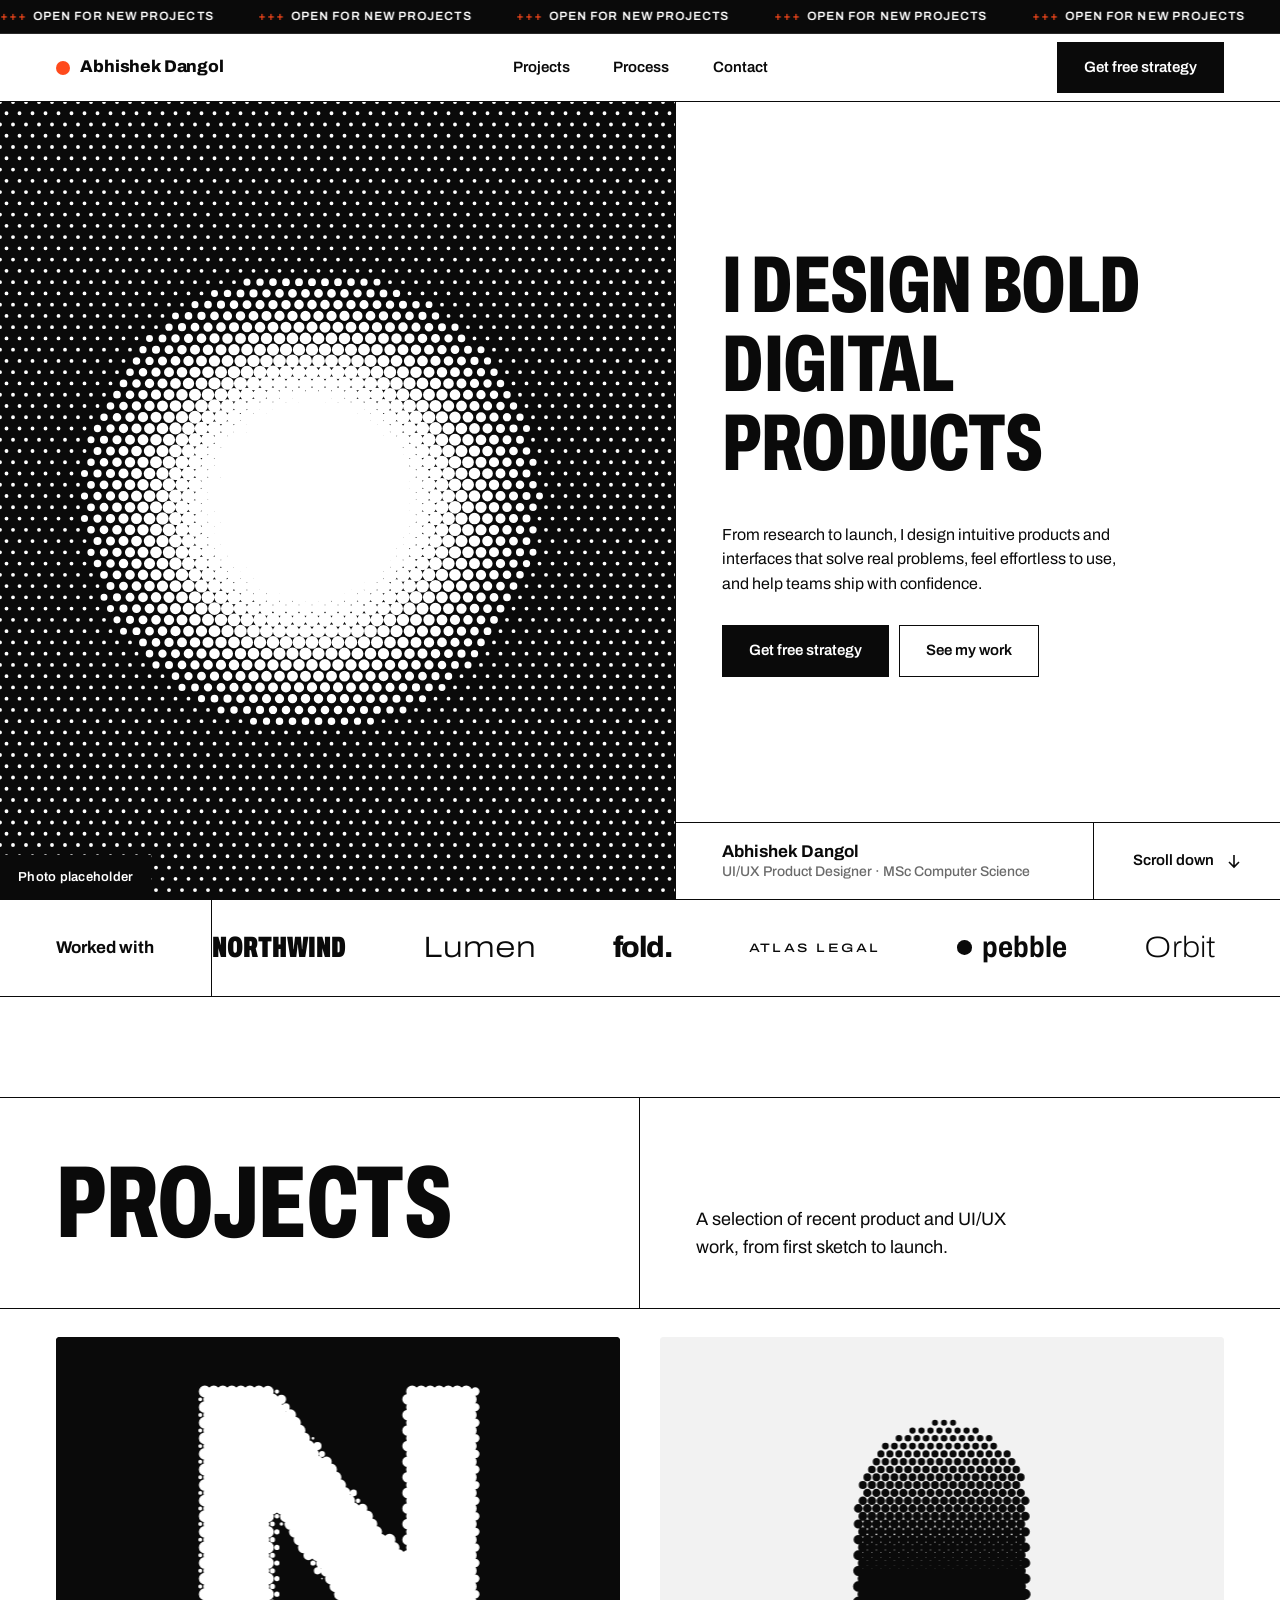
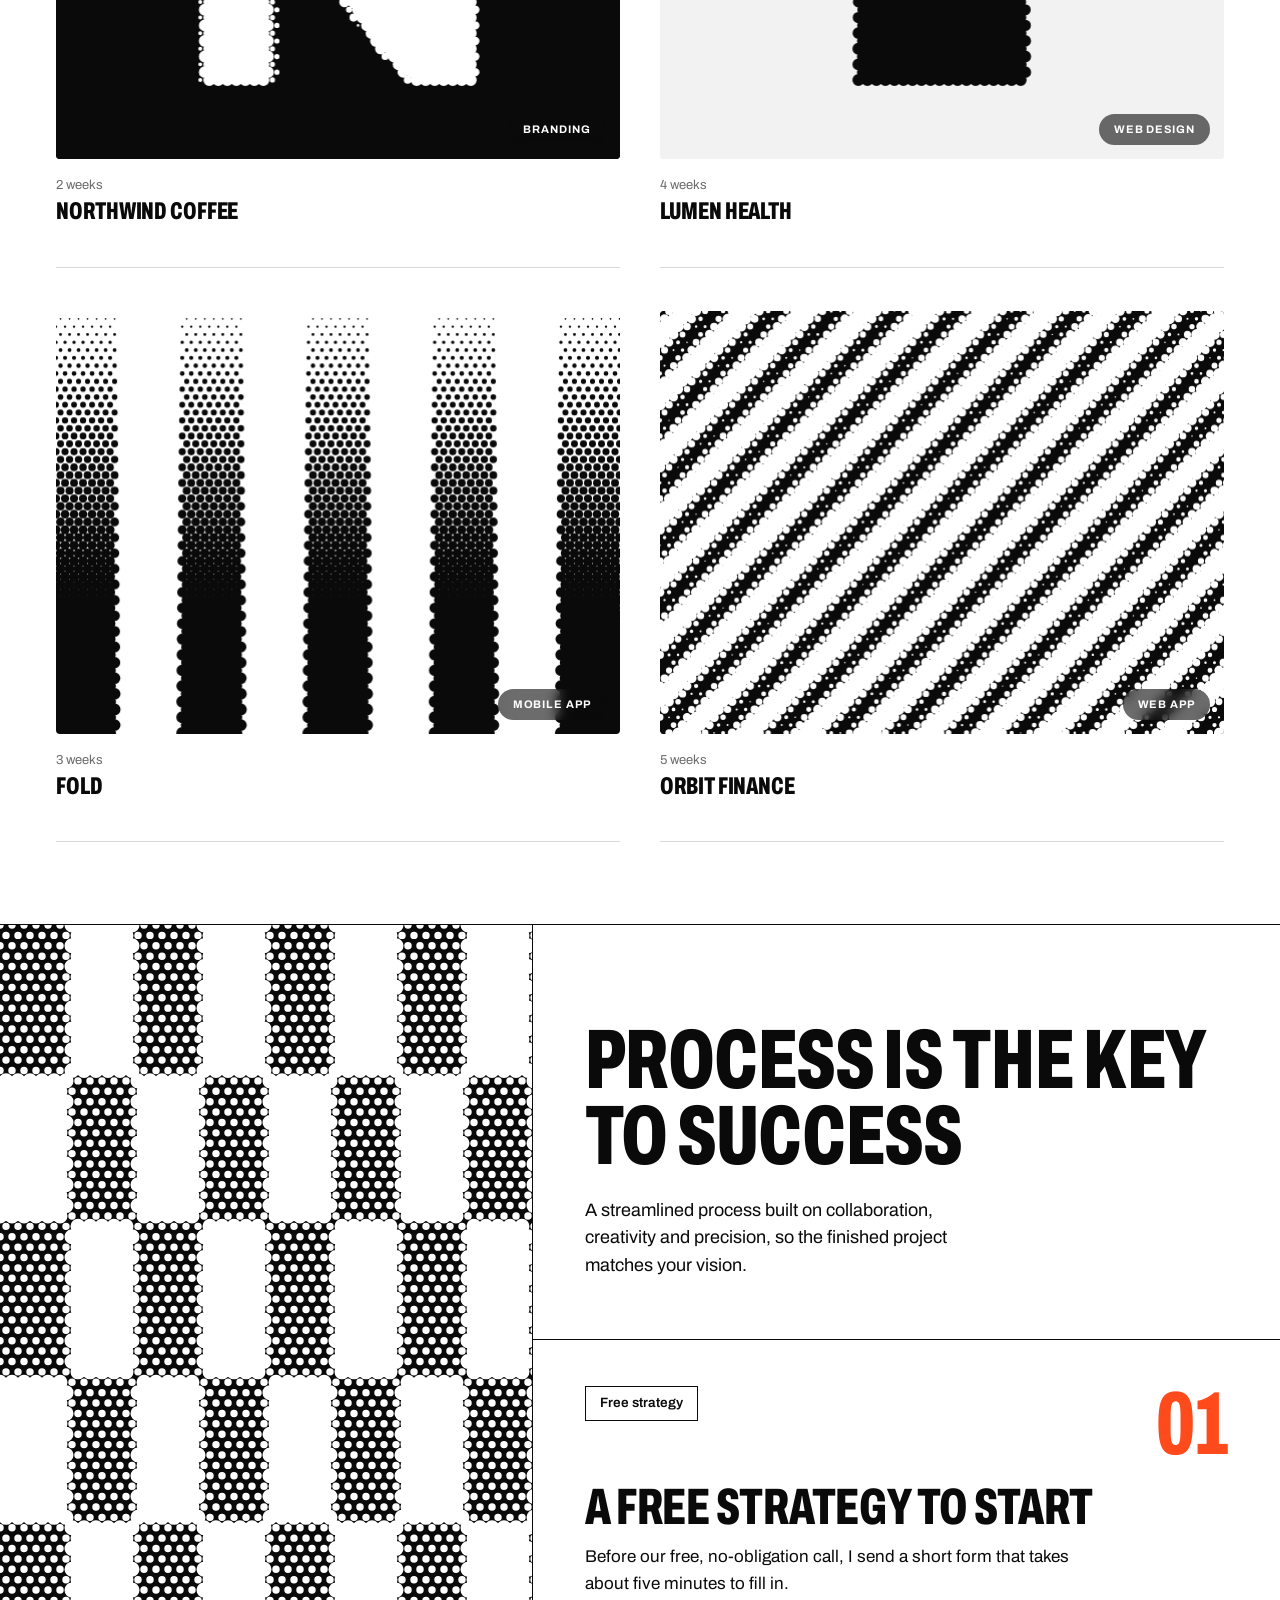
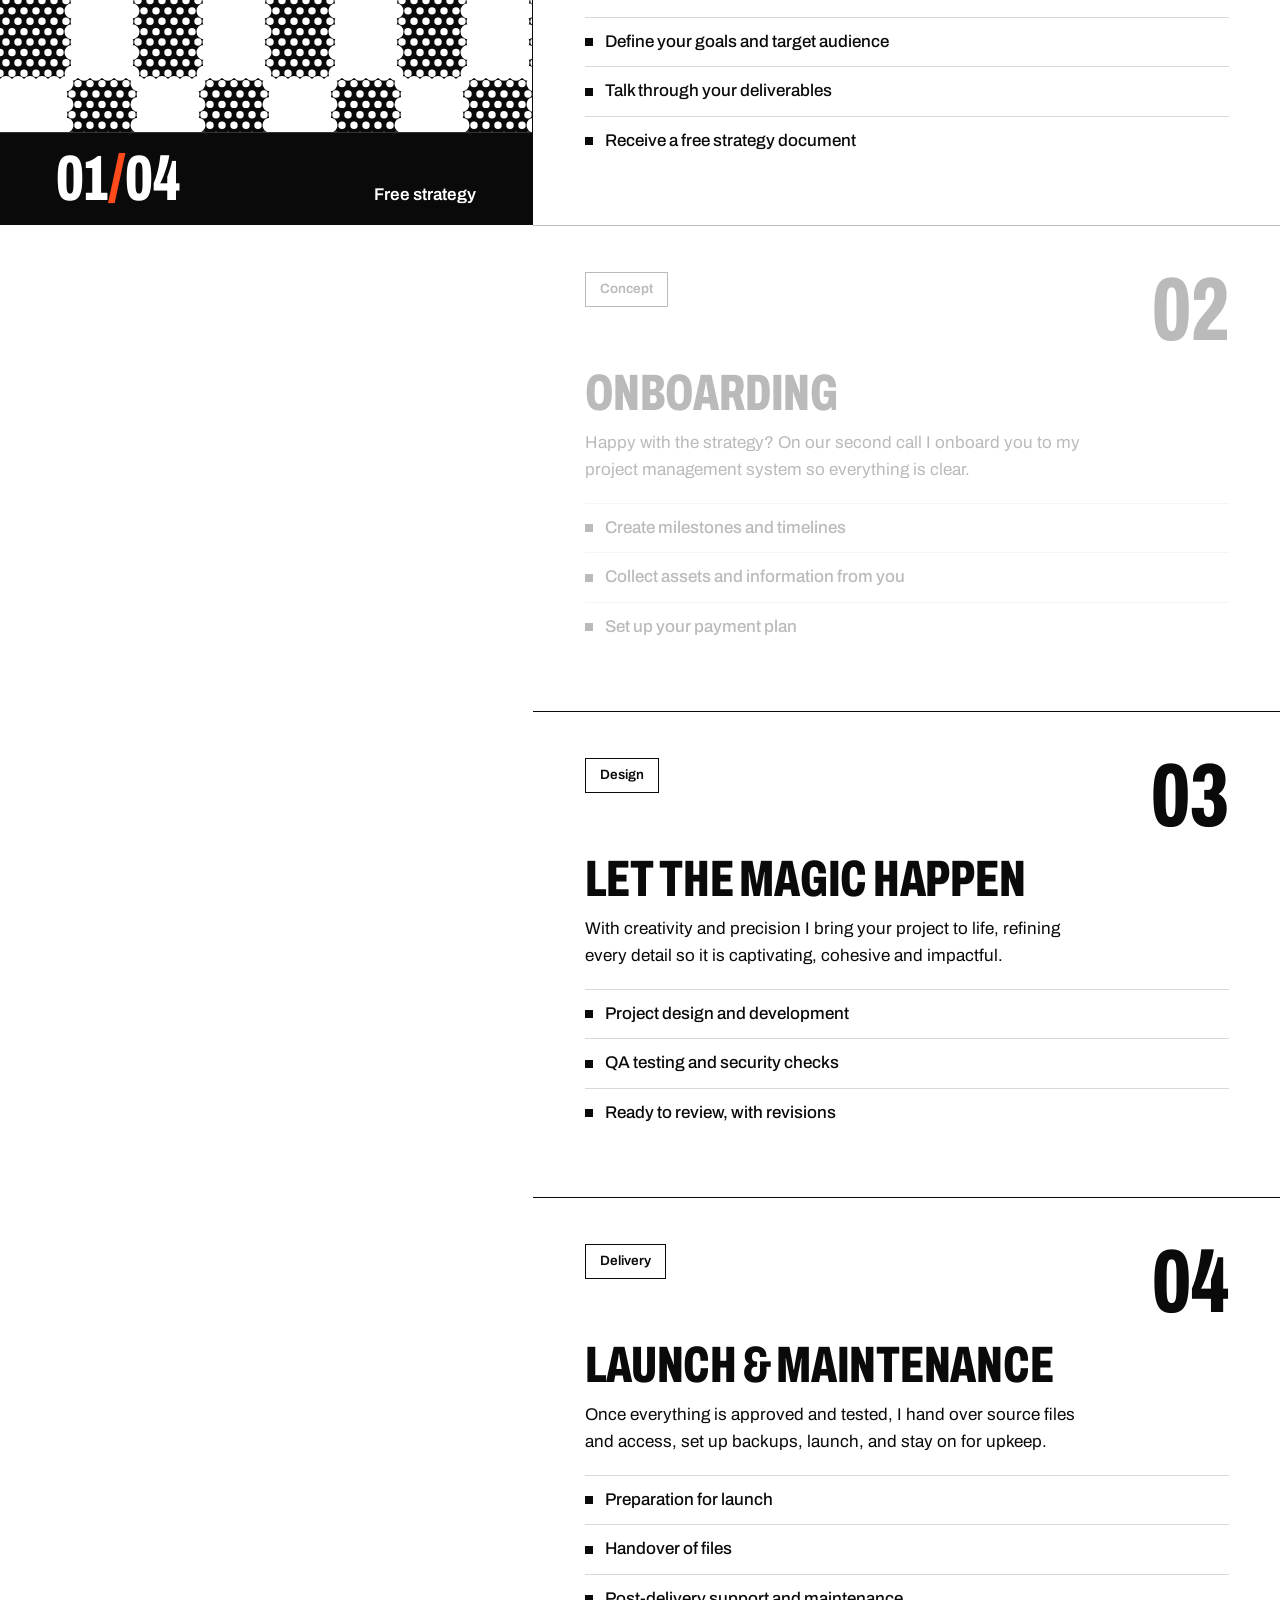
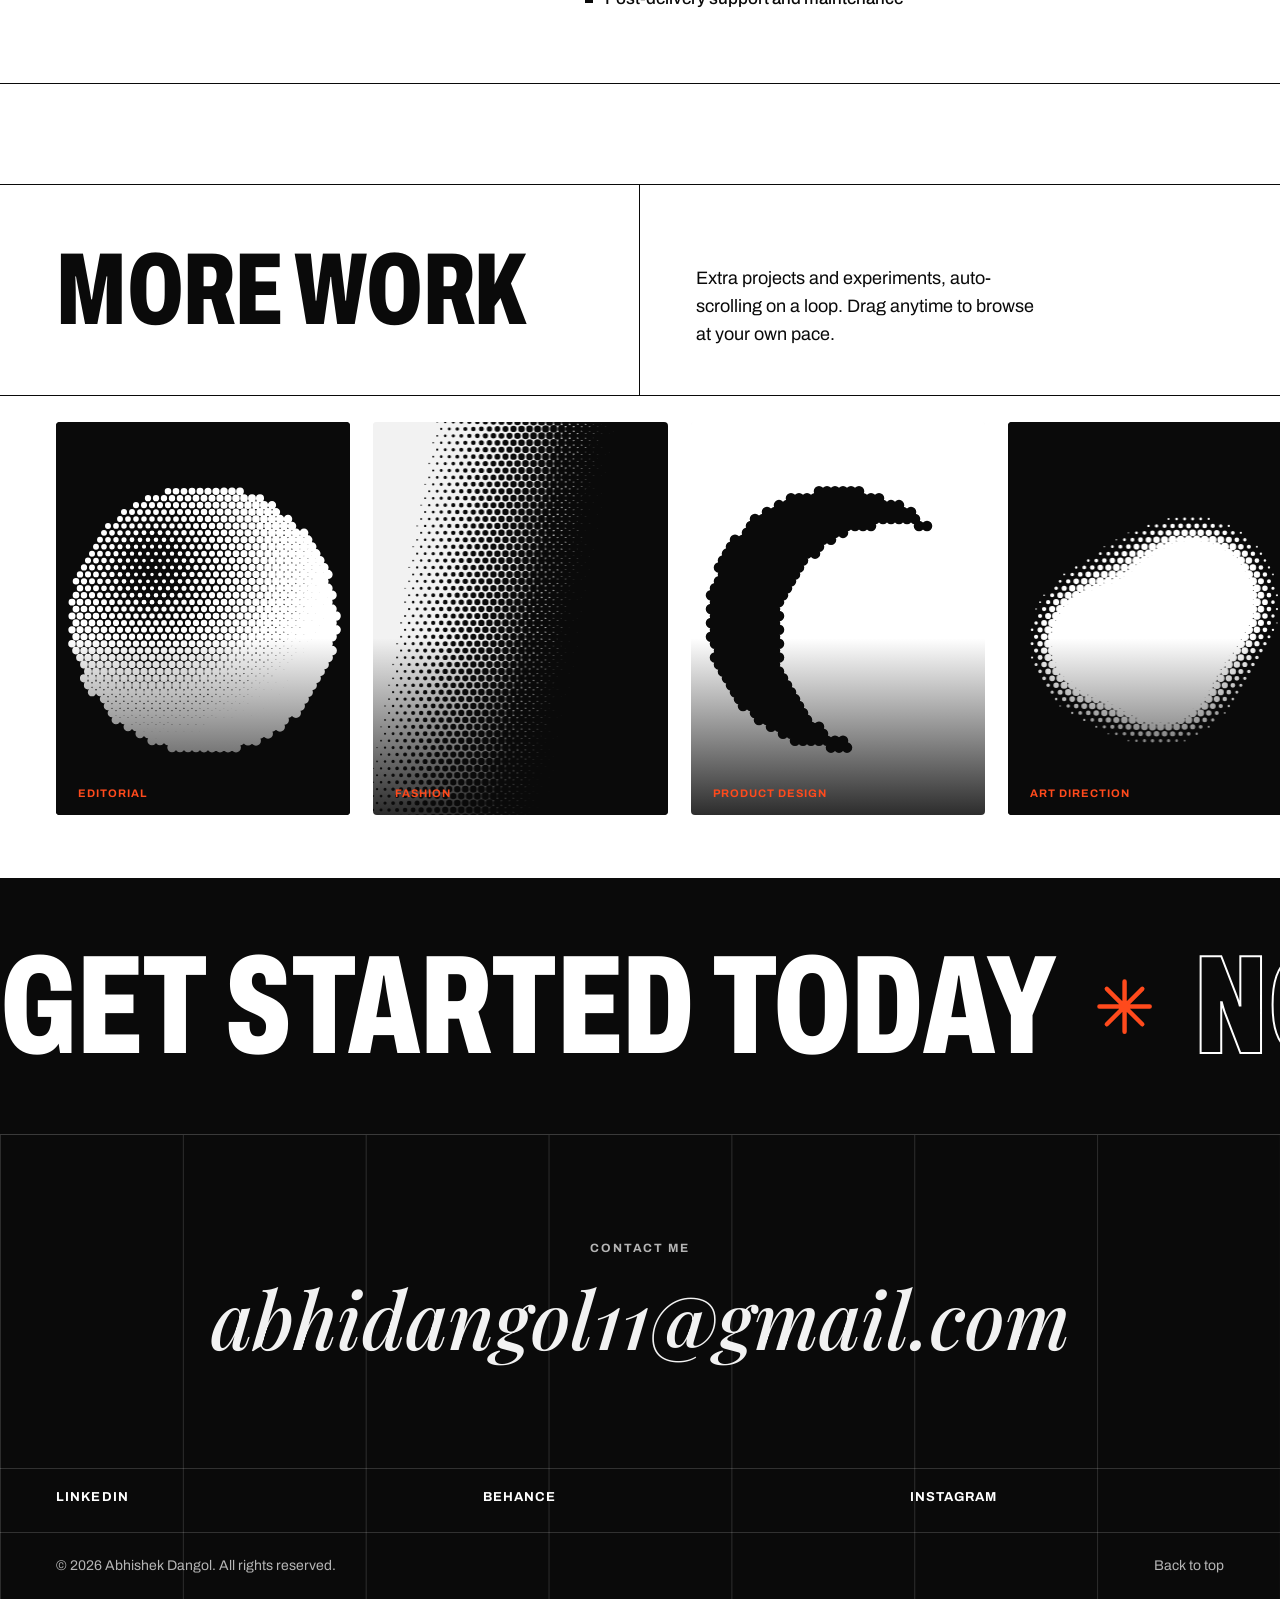
==== portfolio.html @ b3ecc822 "First Update Before removing canvas" ====
<!doctype html>
<html lang="en">

<head>
  <meta charset="utf-8">
  <meta name="viewport" content="width=device-width, initial-scale=1">
  <title>Abhishek Dangol | UI/UX Product Designer</title>
  <meta name="description"
    content="Portfolio of Abhishek Dangol, a UI/UX product designer with a master's degree in computer science, crafting thoughtful digital products from research to launch.">
  <meta name="theme-color" content="#ffffff">
  <meta property="og:title" content="Abhishek Dangol | UI/UX Product Designer">
  <meta property="og:description"
    content="Digital products designed with research, care and craft, from first sketch to launch.">
  <meta property="og:type" content="website">
  <link rel="icon"
    href="data:image/svg+xml,%3Csvg xmlns='http://www.w3.org/2000/svg' viewBox='0 0 32 32'%3E%3Crect width='32' height='32' fill='%230A0A0A'/%3E%3Ccircle cx='16' cy='16' r='7' fill='%23FF4A1C'/%3E%3C/svg%3E">
  <link rel="preconnect" href="https://fonts.googleapis.com">
  <link rel="preconnect" href="https://fonts.gstatic.com" crossorigin>
  <link
    href="https://fonts.googleapis.com/css2?family=Archivo:wdth,wght@62..125,100..900&family=Playfair+Display:ital,wght@1,500;1,600&display=swap"
    rel="stylesheet">
  <link rel="stylesheet" href="portfolio.css">
  <script>document.documentElement.classList.add('js')</script>

  <!--
  ─────────────────────────────────────────────────────────────
  HOW TO MAKE THIS YOURS
  1. Find & replace  "Abhishek Dangol"  with your name, if needed.
  2. Replace the links marked YOUR-BOOKING-LINK, YOUR-LINKEDIN, YOUR-CASE-STUDIES-LINK
     and YOUR-PROJECT-LINK.
  3. Edit copy directly in the HTML. It is plain text.
  4. Every image placeholder below is a static generated graphic, not an
     animation, so you can see exactly where a real image will sit. To swap
     one in, add  data-img="your-image.jpg"  to that block's <canvas> and it
     is replaced with your <img> automatically:
       - Hero photo:      <canvas id="heroCv"> inside <div class="hero-viz">
       - Project covers:  the <canvas> inside each <a class="pcard">
       - Process visuals: the <canvas> inside each <div class="pframe">
         (one per step — 01 Free strategy, 02 Concept, 03 Design, 04 Delivery)
  5. The single accent colour is --accent in :root. Change it in one place.
  ─────────────────────────────────────────────────────────────
-->


</head>

<body>
  <a class="skip" href="#projects">Skip to content</a>

  <!-- ============ HEADER ============ -->
  <header class="site-header" id="top">
    <div class="ticker marquee" data-speed="55" aria-label="Currently open for new projects">
      <div class="track">
        <div class="set">
          <span class="tk"><em>+++</em>Open for new projects</span>
          <span class="tk"><em>+++</em>Open for new projects</span>
          <span class="tk"><em>+++</em>Open for new projects</span>
          <span class="tk"><em>+++</em>Open for new projects</span>
        </div>
      </div>
    </div>
    <nav class="nav" aria-label="Main">
      <a class="logo" href="#top" aria-label="Abhishek Dangol, back to top"><i></i>Abhishek Dangol</a>
      <ul class="links">
        <li><a href="#projects"><span class="roll">Projects</span></a></li>
        <li><a href="#process"><span class="roll">Process</span></a></li>
        <li><a href="#contact"><span class="roll">Contact</span></a></li>
      </ul>
      <a class="btn" href="YOUR-BOOKING-LINK" target="_blank" rel="noopener"><span class="roll">Get free
          strategy</span></a>
      <button class="burger" id="burger" aria-expanded="false" aria-controls="menu">Menu</button>
    </nav>
  </header>

  <div class="menu" id="menu" aria-hidden="true">
    <ul>
      <li><a href="#projects">Projects</a></li>
      <li><a href="#process">Process</a></li>
      <li><a href="#contact">Contact</a></li>
    </ul>
    <p>Open for new projects. Free, no-obligation strategy call.</p>
  </div>

  <main>

    <!-- ============ HERO ============ -->
    <section class="hero" aria-labelledby="hero-title">
      <div class="hero-viz" id="heroViz">
        <canvas id="heroCv" aria-hidden="true"></canvas>
        <span class="hint">Photo placeholder</span>
      </div>
      <div class="hero-copy">
        <div class="hc-main">
          <h1 class="display" id="hero-title">
            <span class="line"><span class="inner" style="--d:0">I design bold</span></span>
            <span class="line"><span class="inner" style="--d:1">digital</span></span>
            <span class="line"><span class="inner" style="--d:2">products</span></span>
          </h1>
          <p>From research to launch, I design intuitive products and interfaces that solve real problems, feel
            effortless to use, and help teams ship with confidence.</p>
          <div class="hf-cta">
            <a class="btn" href="YOUR-BOOKING-LINK" target="_blank" rel="noopener"><span class="roll">Get free
                strategy</span></a>
            <a class="btn btn-ghost" href="#projects"><span class="roll">See my work</span></a>
          </div>
        </div>
        <div class="hc-bar">
          <div class="who">Abhishek Dangol<span>UI/UX Product Designer &middot; MSc Computer Science</span></div>
          <a class="cue" href="#clients"><span class="roll">Scroll down</span>
            <svg viewBox="0 0 16 16" fill="none" stroke="currentColor" stroke-width="1.6" aria-hidden="true">
              <path d="M8 2v11M3 9l5 5 5-5" />
            </svg></a>
        </div>
      </div>
    </section>

    <!-- ============ CLIENTS BAND ============ -->
    <section class="clients" id="clients" aria-label="Selected clients">
      <div class="clients-label">Worked with</div>
      <div class="marquee" data-speed="60" data-velocity>
        <div class="track">
          <div class="set">
            <span class="wm"
              style="font-weight:900;font-variation-settings:'wdth' 62;text-transform:uppercase">Northwind</span>
            <span class="wm" style="font-weight:300;font-variation-settings:'wdth' 125">Lumen</span>
            <span class="wm" style="font-weight:800;letter-spacing:-.04em">fold.</span>
            <span class="wm"
              style="font-weight:500;font-variation-settings:'wdth' 125;letter-spacing:.2em;font-size:.72em;text-transform:uppercase">Atlas
              Legal</span>
            <span class="wm" style="font-weight:700;font-variation-settings:'wdth' 85"><i></i>pebble</span>
            <span class="wm" style="font-weight:200;font-variation-settings:'wdth' 115">Orbit</span>
            <span class="wm"
              style="font-weight:800;font-variation-settings:'wdth' 70;text-transform:uppercase;text-decoration:underline;text-decoration-thickness:.09em;text-underline-offset:.16em">Sable</span>
            <span class="wm"
              style="font-weight:400;font-variation-settings:'wdth' 100;letter-spacing:-.02em">verdant</span>
          </div>
        </div>
      </div>
    </section>

    <!-- ============ PROJECTS (image + meta cards, matches reference) ============ -->
    <section class="projects" id="projects" aria-labelledby="proj-title">
      <div class="svc-intro">
        <h2 class="display" id="proj-title">Projects</h2>
        <p>A selection of recent product and UI/UX work, from first sketch to launch.</p>
      </div>
      <!-- <div class="proj-items">Items: <b>04</b></div> -->
      <div class="pgrid-list">
        <a class="pcard" href="YOUR-PROJECT-LINK" target="_blank" rel="noopener"
          aria-label="Northwind Coffee: Brand identity and packaging. View project">
          <div class="cv"><canvas data-scene="letter" data-theme="dark" data-letter="N" data-cell="9"
              data-alt="Northwind Coffee project preview"></canvas><span class="ptag">Branding</span></div>
          <div class="pinfo"><span class="dur">2 weeks</span>
            <h3 class="display">Northwind Coffee</h3>
          </div>
        </a>
        <a class="pcard" href="YOUR-PROJECT-LINK" target="_blank" rel="noopener"
          aria-label="Lumen Health: Website design and Webflow build. View project">
          <div class="cv"><canvas data-scene="arch" data-theme="grey" data-cell="9"
              data-alt="Lumen Health project preview"></canvas><span class="ptag">Web Design</span></div>
          <div class="pinfo"><span class="dur">4 weeks</span>
            <h3 class="display">Lumen Health</h3>
          </div>
        </a>
        <a class="pcard" href="YOUR-PROJECT-LINK" target="_blank" rel="noopener"
          aria-label="Fold: Mobile app design. View project">
          <div class="cv"><canvas data-scene="bars" data-theme="light" data-cell="9"
              data-alt="Fold project preview"></canvas><span class="ptag">Mobile App</span></div>
          <div class="pinfo"><span class="dur">3 weeks</span>
            <h3 class="display">Fold</h3>
          </div>
        </a>
        <a class="pcard" href="YOUR-PROJECT-LINK" target="_blank" rel="noopener"
          aria-label="Orbit Finance: Dashboard and React web app. View project">
          <div class="cv"><canvas data-scene="stripes" data-theme="dark" data-cell="9"
              data-alt="Orbit Finance project preview"></canvas><span class="ptag">Web App</span></div>
          <div class="pinfo"><span class="dur">5 weeks</span>
            <h3 class="display">Orbit Finance</h3>
          </div>
        </a>
      </div>
    </section>


    <!-- ============ PROCESS ============ -->
    <section id="process" aria-labelledby="proc-title">
      <div class="pgrid">
        <div class="pviz" aria-hidden="true">
          <div class="pframe on"><canvas data-scene="grid" data-theme="dark" data-alt="Free strategy"></canvas></div>
          <div class="pframe"><canvas data-scene="wave" data-theme="dark" data-alt="Concept"></canvas></div>
          <div class="pframe"><canvas data-scene="blobs" data-theme="dark" data-alt="Design"></canvas></div>
          <div class="pframe"><canvas data-scene="rings" data-theme="dark" data-alt="Delivery"></canvas></div>
          <div class="pcap"><span class="cur"><span id="procCur">01</span><em>/</em>04</span><span id="procName">Free
              strategy</span></div>
        </div>
        <div class="pmain">
          <div class="phead">
            <h2 class="display" id="proc-title">Process is the key to success</h2>
            <p>A streamlined process built on collaboration, creativity and precision, so the finished project matches
              your vision.</p>
          </div>
          <ol>
            <li class="pstep on" data-name="Free strategy">
              <div class="ps-top"><span class="pill">Free strategy</span><span class="ps-num"
                  aria-hidden="true">01</span></div>
              <h3 class="display">A free strategy to start</h3>
              <p>Before our free, no-obligation call, I send a short form that takes about five minutes to fill in.</p>
              <ul>
                <li>Define your goals and target audience</li>
                <li>Talk through your deliverables</li>
                <li>Receive a free strategy document</li>
              </ul>
            </li>
            <li class="pstep" data-name="Concept">
              <div class="ps-top"><span class="pill">Concept</span><span class="ps-num" aria-hidden="true">02</span>
              </div>
              <h3 class="display">Onboarding</h3>
              <p>Happy with the strategy? On our second call I onboard you to my project management system so everything
                is clear.</p>
              <ul>
                <li>Create milestones and timelines</li>
                <li>Collect assets and information from you</li>
                <li>Set up your payment plan</li>
              </ul>
            </li>
            <li class="pstep" data-name="Design">
              <div class="ps-top"><span class="pill">Design</span><span class="ps-num" aria-hidden="true">03</span>
              </div>
              <h3 class="display">Let the magic happen</h3>
              <p>With creativity and precision I bring your project to life, refining every detail so it is captivating,
                cohesive and impactful.</p>
              <ul>
                <li>Project design and development</li>
                <li>QA testing and security checks</li>
                <li>Ready to review, with revisions</li>
              </ul>
            </li>
            <li class="pstep" data-name="Delivery">
              <div class="ps-top"><span class="pill">Delivery</span><span class="ps-num" aria-hidden="true">04</span>
              </div>
              <h3 class="display">Launch &amp; maintenance</h3>
              <p>Once everything is approved and tested, I hand over source files and access, set up backups, launch,
                and stay on for upkeep.</p>
              <ul>
                <li>Preparation for launch</li>
                <li>Handover of files</li>
                <li>Post-delivery support and maintenance</li>
              </ul>
            </li>
          </ol>
        </div>
      </div>
    </section>

    <!-- ============ MORE WORK (auto-scrolling marquee, drag-to-browse, 3:4 cards) ============ -->
    <section class="extra" aria-labelledby="extra-title">
      <div class="svc-intro">
        <h2 class="display" id="extra-title">More work</h2>
        <p>Extra projects and experiments, auto-scrolling on a loop. Drag anytime to browse at your own pace.</p>
      </div>
      <div class="extra-scroll marquee" data-speed="34" data-drag data-hover-pause data-velocity
        aria-label="Additional projects, auto-scrolling, drag to browse">
        <div class="track">
          <div class="set">
            <a class="xcard" href="YOUR-PROJECT-LINK" target="_blank" rel="noopener"
              aria-label="Off Grid: Editorial photography. View project">
              <div class="cv"><canvas data-scene="sphere" data-theme="dark" data-cell="8"
                  data-alt="Off Grid project preview"></canvas></div>
              <div class="xmeta"><span class="xcat">Editorial</span>
                <h3>Off Grid</h3>
                <p>Band portrait series shot on location, 2 weeks.</p>
              </div>
            </a>
            <a class="xcard" href="YOUR-PROJECT-LINK" target="_blank" rel="noopener"
              aria-label="Primary Form: Fashion campaign. View project">
              <div class="cv"><canvas data-scene="grad" data-theme="grey" data-cell="8"
                  data-alt="Primary Form project preview"></canvas></div>
              <div class="xmeta"><span class="xcat">Fashion</span>
                <h3>Primary Form</h3>
                <p>Bold colour-blocked lookbook campaign, 4 weeks.</p>
              </div>
            </a>
            <a class="xcard" href="YOUR-PROJECT-LINK" target="_blank" rel="noopener"
              aria-label="Luma Wood: Product design. View project">
              <div class="cv"><canvas data-scene="moon" data-theme="light" data-cell="8"
                  data-alt="Luma Wood project preview"></canvas></div>
              <div class="xmeta"><span class="xcat">Product Design</span>
                <h3>Luma Wood</h3>
                <p>Sculptural wooden desk lamp, 2 weeks.</p>
              </div>
            </a>
            <a class="xcard" href="YOUR-PROJECT-LINK" target="_blank" rel="noopener"
              aria-label="Soft Signal: Art direction. View project">
              <div class="cv"><canvas data-scene="blobs" data-theme="dark" data-cell="8"
                  data-alt="Soft Signal project preview"></canvas></div>
              <div class="xmeta"><span class="xcat">Art Direction</span>
                <h3>Soft Signal</h3>
                <p>Close-up beauty and skincare visuals, 2 weeks.</p>
              </div>
            </a>
            <a class="xcard" href="YOUR-PROJECT-LINK" target="_blank" rel="noopener"
              aria-label="Lumen Void: Art direction. View project">
              <div class="cv"><canvas data-scene="wave" data-theme="dark" data-cell="8"
                  data-alt="Lumen Void project preview"></canvas></div>
              <div class="xmeta"><span class="xcat">Art Direction</span>
                <h3>Lumen Void</h3>
                <p>Powder and light study, 5 weeks.</p>
              </div>
            </a>
            <a class="xcard" href="YOUR-PROJECT-LINK" target="_blank" rel="noopener"
              aria-label="Silence Studio: Branding. View project">
              <div class="cv"><canvas data-scene="rings" data-theme="grey" data-cell="8"
                  data-alt="Silence Studio project preview"></canvas></div>
              <div class="xmeta"><span class="xcat">Branding</span>
                <h3>Silence Studio</h3>
                <p>Audio brand identity and packaging, 3 weeks.</p>
              </div>
            </a>
          </div>
        </div>
      </div>
    </section>

    <!-- ============ CTA ============ -->
    <section class="cta" id="contact" aria-labelledby="cta-title">
      <h2 class="cta-mq marquee" id="cta-title" data-speed="110" data-velocity>
        <span class="track"><span class="set">
            <span class="u">Get started today
              <svg class="spin" viewBox="0 0 40 40" fill="none" stroke="currentColor" stroke-width="3"
                stroke-linecap="round" aria-hidden="true">
                <path d="M20 3v34M3 20h34M8 8l24 24M32 8L8 32" />
              </svg>
            </span>
            <span class="u o">No obligation call
              <svg class="spin" viewBox="0 0 40 40" fill="none" stroke="currentColor" stroke-width="3"
                stroke-linecap="round" aria-hidden="true">
                <path d="M20 3v34M3 20h34M8 8l24 24M32 8L8 32" />
              </svg>
            </span>
          </span></span>
      </h2>
      <!-- <div class="tiles">
        <a class="cta-link" href="YOUR-BOOKING-LINK" target="_blank" rel="noopener">
          <h3 class="display">Book a free strategy call</h3><span class="roll">Book now</span>
        </a>
        <a class="cta-link" href="YOUR-LINKEDIN" target="_blank" rel="noopener">
          <h3 class="display">LinkedIn</h3><span class="roll">Visit LinkedIn</span>
        </a>
        <a class="cta-link" href="YOUR-CASE-STUDIES-LINK" target="_blank" rel="noopener">
          <h3 class="display">My work</h3><span class="roll">Visit my work</span>
        </a>
      </div> -->
    </section>

  </main>

  <!-- ============ FOOTER ============ -->
  <footer class="footer">
    <div class="footer-contact">
      <span class="footer-label">Contact me</span>
      <a class="footer-mail" href="mailto:abhidangol11@gmail.com">abhidangol11@gmail.com</a>
    </div>
    <div class="footer-links">
      <a href="YOUR-LINKEDIN" target="_blank" rel="noopener"><span class="roll">LinkedIn</span></a>
      <a href="YOUR-BEHANCE-LINK" target="_blank" rel="noopener"><span class="roll">Behance</span></a>
      <a href="YOUR-INSTAGRAM-LINK" target="_blank" rel="noopener"><span class="roll">Instagram</span></a>
    </div>
    <div class="fbottom">
      <span>&copy; <span id="year">2026</span> Abhishek Dangol. All rights reserved.</span>
      <a href="#top" id="toTop"><span class="roll">Back to top</span></a>
    </div>
  </footer>

  <script src="portfolio.js"></script>
</body>

</html>
---- portfolio.css ----
:root {
    --paper: #ffffff;
    --soft: #F2F2F2;
    --ink: #0A0A0A;
    --mute: #6B6B6B;
    --hair: #D9D9D9;
    --accent: #FF4A1C;
    --ff-display: 'Archivo', 'Arial Narrow', Impact, sans-serif;
    --ff-body: 'Archivo', system-ui, -apple-system, 'Segoe UI', sans-serif;
    --ff-serif: 'Playfair Display', Georgia, 'Times New Roman', serif;
    --pad: clamp(22px, 4.4vw, 64px);
    --tick-h: 34px;
    --nav-h: 68px;
    --ease: cubic-bezier(.22, 1, .36, 1);
}

* {
    box-sizing: border-box;
    margin: 0;
    padding: 0
}

html {
    -webkit-text-size-adjust: 100%;
    scroll-behavior: smooth;
    overflow-x: clip
}

body {
    font-family: var(--ff-body);
    font-size: 17px;
    line-height: 1.55;
    color: var(--ink);
    background: var(--paper);
    overflow-x: clip;
    -webkit-font-smoothing: antialiased
}

body.lock {
    overflow: hidden
}

::selection {
    background: var(--accent);
    color: var(--ink)
}

a {
    color: inherit;
    text-decoration: none
}

ul,
ol {
    list-style: none
}

img,
svg,
canvas {
    display: block;
    max-width: 100%
}

button {
    font: inherit;
    color: inherit;
    background: none;
    border: 0;
    cursor: pointer
}

:focus-visible {
    outline: 2px solid var(--accent);
    outline-offset: 3px
}

.skip {
    position: fixed;
    left: 16px;
    top: -60px;
    z-index: 100;
    background: var(--ink);
    color: #fff;
    padding: 10px 16px;
    transition: top .3s
}

.skip:focus {
    top: 12px
}

section[id] {
    scroll-margin-top: 40px
}

.display {
    font-family: var(--ff-display);
    font-weight: 800;
    font-variation-settings: 'wdth' 64;
    text-transform: uppercase;
    letter-spacing: -.005em;
    line-height: .9
}

/* text-roll hover */
.roll {
    display: block;
    position: relative;
    overflow: hidden;
    line-height: 1.3
}

.js .roll>span {
    display: block;
    white-space: nowrap;
    transition: transform .55s var(--ease)
}

.js .roll>span:last-child {
    position: absolute;
    left: 0;
    top: 100%
}

a:hover .roll>span,
button:hover .roll>span,
a:focus-visible .roll>span,
button:focus-visible .roll>span {
    transform: translateY(-100%)
}

.btn {
    display: inline-flex;
    align-items: center;
    padding: 15px 26px;
    background: var(--ink);
    color: #fff;
    font-weight: 600;
    font-size: 15px;
    border: 1px solid var(--ink);
    transition: background .3s, color .3s, border-color .3s
}

.btn:hover,
.btn:focus-visible {
    background: var(--accent);
    border-color: var(--accent);
    color: var(--ink)
}

.btn-ghost {
    background: transparent;
    color: var(--ink)
}

.btn-ghost:hover,
.btn-ghost:focus-visible {
    background: var(--ink);
    border-color: var(--ink);
    color: #fff
}

.spin {
    display: inline-block;
    flex: none;
    will-change: transform
}

/* marquee engine */
.marquee {
    overflow: hidden;
    position: relative;
    min-width: 0
}

.track {
    display: flex;
    width: max-content;
    will-change: transform
}

.set {
    display: flex;
    flex: none;
    align-items: center
}

/* ---------- header ---------- */
.site-header {
    position: fixed;
    inset: 0 0 auto 0;
    z-index: 60;
    transition: transform .55s var(--ease)
}

.site-header.hide {
    transform: translateY(-100%)
}

.ticker {
    height: var(--tick-h);
    background: var(--ink);
    color: #fff;
    font-size: 12px;
    font-weight: 600;
    letter-spacing: .09em;
    text-transform: uppercase;
    display: flex;
    align-items: center;
    border-bottom: 1px solid #2a2a2a
}

.ticker .tk {
    padding-right: 44px;
    white-space: nowrap
}

.ticker .tk em {
    font-style: normal;
    color: var(--accent);
    margin-right: 6px
}

.nav {
    height: var(--nav-h);
    padding: 0 var(--pad);
    display: flex;
    align-items: center;
    justify-content: space-between;
    gap: 24px;
    background: rgba(255, 255, 255, .94);
    -webkit-backdrop-filter: blur(12px);
    backdrop-filter: blur(12px);
    border-bottom: 1px solid var(--ink)
}

.logo {
    display: flex;
    align-items: center;
    gap: 10px;
    font-weight: 800;
    font-size: 17px;
    letter-spacing: -.01em
}

.logo i {
    width: 14px;
    height: 14px;
    border-radius: 50%;
    background: var(--accent);
    flex: none
}

.links {
    display: flex;
    gap: clamp(24px, 3.4vw, 48px);
    font-weight: 600;
    font-size: 15px
}

.burger {
    display: none;
    padding: 9px 16px;
    border: 1px solid currentColor;
    font-weight: 600;
    font-size: 14px
}

.menu {
    position: fixed;
    inset: 0;
    z-index: 55;
    background: var(--ink);
    color: #fff;
    padding: calc(var(--tick-h) + var(--nav-h) + 28px) var(--pad) 40px;
    display: flex;
    flex-direction: column;
    justify-content: space-between;
    transform: translateY(-101%);
    visibility: hidden;
    transition: transform .7s var(--ease), visibility 0s .7s
}

.menu.open {
    transform: none;
    visibility: visible;
    transition: transform .7s var(--ease)
}

.menu ul a {
    display: block;
    font: 800 clamp(52px, 17vw, 96px)/1.02 var(--ff-display);
    font-variation-settings: 'wdth' 64;
    text-transform: uppercase
}

.menu ul a:hover {
    color: var(--accent)
}

.menu p {
    opacity: .65;
    font-size: 15px
}

.menu-open .site-header .nav {
    background: var(--ink);
    color: #fff;
    border-color: #2a2a2a
}

/* ---------- hero ---------- */
.hero {
    display: grid;
    grid-template-columns: minmax(0, 1.12fr) minmax(0, 1fr);
    min-height: 100svh;
    padding-top: calc(var(--tick-h) + var(--nav-h));
    border-bottom: 1px solid var(--ink)
}

.hero-viz {
    position: relative;
    background: var(--ink);
    border-right: 1px solid var(--ink);
    min-height: 440px;
    overflow: hidden
}

.hero-viz canvas {
    position: absolute;
    inset: 0;
    width: 100%;
    height: 100%
}

.hint {
    position: absolute;
    left: 0;
    bottom: 0;
    background: var(--ink);
    color: #fff;
    font-size: 13px;
    font-weight: 600;
    padding: 12px 18px;
    pointer-events: none;
    letter-spacing: .02em
}

.hero-copy {
    display: flex;
    flex-direction: column;
    min-width: 0
}

.hc-main {
    margin-block: auto;
    padding: clamp(28px, 4vw, 64px) clamp(22px, 3.6vw, 56px)
}

.hero h1 {
    font-size: clamp(50px, 6.3vw, 118px);
    margin-bottom: clamp(24px, 3vw, 40px)
}

.hero h1 .line {
    display: block;
    overflow: hidden;
    padding: .02em 0 .06em
}

.hero h1 .inner {
    display: block;
    transform: translateY(112%);
    animation: rise 1.15s var(--ease) forwards;
    animation-delay: calc(.15s + var(--d, 0)*.12s)
}

@keyframes rise {
    to {
        transform: none
    }
}

.hc-main p {
    max-width: 44ch;
    font-size: clamp(16px, 1.25vw, 19px);
    margin-bottom: 28px
}

.hc-main p,
.hf-cta {
    opacity: 0;
    transform: translateY(16px);
    animation: up 1s var(--ease) forwards;
    animation-delay: .85s
}

.hf-cta {
    animation-delay: 1s;
    display: flex;
    flex-wrap: wrap;
    gap: 10px
}

@keyframes up {
    to {
        opacity: 1;
        transform: none
    }
}

.hc-bar {
    display: grid;
    grid-template-columns: 1fr auto;
    border-top: 1px solid var(--ink)
}

.who {
    padding: 18px clamp(22px, 3.6vw, 56px);
    font-weight: 700;
    line-height: 1.3
}

.who span {
    display: block;
    font-weight: 500;
    font-size: 14px;
    color: var(--mute)
}

.cue {
    display: flex;
    align-items: center;
    gap: 12px;
    padding: 0 clamp(22px, 3vw, 44px);
    border-left: 1px solid var(--ink);
    font-weight: 600;
    font-size: 15px;
    transition: background .3s
}

.cue svg {
    width: 16px;
    height: 16px;
    transition: transform .5s var(--ease)
}

.cue:hover {
    background: var(--soft)
}

.cue:hover svg {
    transform: translateY(4px)
}

/* ---------- clients band ---------- */
.clients {
    display: grid;
    grid-template-columns: auto minmax(0, 1fr);
    border-bottom: 1px solid var(--ink)
}

.clients-label {
    display: flex;
    align-items: center;
    padding: 0 var(--pad);
    border-right: 1px solid var(--ink);
    font-weight: 700;
    white-space: nowrap
}

.clients .marquee {
    padding: clamp(22px, 2.6vw, 34px) 0
}

.wm {
    display: flex;
    align-items: center;
    gap: 10px;
    margin-right: clamp(44px, 6vw, 92px);
    font-size: clamp(22px, 2.3vw, 32px);
    line-height: 1;
    white-space: nowrap;
    color: var(--ink)
}

.wm i {
    width: .5em;
    height: .5em;
    border-radius: 50%;
    background: var(--ink)
}


/* ---------- projects (image + meta cards, matches reference layout) ---------- */
.projects {
    border-bottom: 1px solid var(--ink);
    border-top: 1px solid var(--ink);
    margin-top: 100px;
}

/* .proj-items {
    display: flex;
    align-items: center;
    gap: 8px;
    padding: 14px var(--pad);
    border-bottom: 1px solid var(--hair);
    font-size: 12px;
    font-weight: 700;
    letter-spacing: .1em;
    text-transform: uppercase;
    color: var(--mute)
}

.proj-items b {
    color: var(--ink)
} */

.pgrid-list {
    display: grid;
    grid-template-columns: repeat(2, minmax(0, 1fr));
    gap: 0 clamp(24px, 3.2vw, 48px);
    padding: clamp(18px, 2.4vw, 28px) var(--pad) clamp(20px, 3vw, 40px)
}

.pgrid-list .pcard {
    position: relative;
    display: block;
    padding-bottom: clamp(28px, 3.4vw, 44px);
    margin-bottom: clamp(28px, 3.4vw, 44px);
    border-bottom: 1px solid var(--hair)
}

.pcard .cv {
    position: relative;
    aspect-ratio: 4/3;
    border-radius: 4px;
    overflow: hidden;
    cursor: pointer
}

.pcard .cv canvas,
.pcard .cv img {
    position: absolute;
    inset: 0;
    width: 100%;
    height: 100%;
    object-fit: cover;
    transition: transform .7s var(--ease)
}

.pcard:hover .cv canvas,
.pcard:hover .cv img,
.pcard:focus-visible .cv canvas,
.pcard:focus-visible .cv img {
    transform: scale(1.05)
}

.pcard:focus-visible {
    outline-offset: -4px
}

.ptag {
    position: absolute;
    right: 14px;
    bottom: 14px;
    z-index: 2;
    padding: 7px 15px;
    border-radius: 999px;
    background: rgba(10, 10, 10, .6);
    -webkit-backdrop-filter: blur(6px);
    backdrop-filter: blur(6px);
    color: #fff;
    font-size: 11px;
    font-weight: 700;
    letter-spacing: .08em;
    text-transform: uppercase
}

.pinfo {
    padding-top: 16px
}

.pinfo .dur {
    display: block;
    font-size: 13px;
    color: var(--mute);
    margin-bottom: 6px
}

.pinfo h3 {
    font-size: clamp(19px, 1.9vw, 25px);
    letter-spacing: -.005em
}

/* ---------- section intro (shared by Projects etc.) ---------- */
.svc-intro {
    display: grid;
    grid-template-columns: 1fr 1fr;
    border-bottom: 1px solid var(--ink)
}

.svc-intro h2 {
    padding: clamp(32px, 4.6vw, 64px) var(--pad);
    font-size: clamp(48px, 8vw, 128px);
    border-right: 1px solid var(--ink)
}

.svc-intro p {
    align-self: end;
    padding: clamp(28px, 3.6vw, 52px) var(--pad);
    max-width: 46ch;
    font-size: 18px
}

.cv {
    position: relative;
    aspect-ratio: 4/3;
    overflow: hidden;
    background: var(--bg, #fff)
}

.cv canvas,
.cv img {
    position: absolute;
    inset: 0;
    width: 100%;
    height: 100%;
    object-fit: cover
}


/* ---------- process ---------- */
.pgrid {
    display: grid;
    grid-template-columns: minmax(0, 5fr) minmax(0, 7fr);
    border-bottom: 1px solid var(--ink)
}

.pviz {
    position: sticky;
    top: 0;
    height: 100svh;
    background: var(--ink);
    border-right: 1px solid var(--ink);
    overflow: hidden
}

.pframe {
    position: absolute;
    inset: 0;
    opacity: 0;
    transition: opacity .6s var(--ease)
}

.pframe.on {
    opacity: 1
}

.pframe canvas,
.pframe img {
    position: absolute;
    inset: 0;
    width: 100%;
    height: 100%;
    object-fit: cover
}

.pcap {
    position: absolute;
    left: 0;
    right: 0;
    bottom: 0;
    display: flex;
    justify-content: space-between;
    align-items: baseline;
    gap: 16px;
    padding: 14px var(--pad);
    background: var(--ink);
    border-top: 1px solid #333;
    color: #fff;
    font-weight: 600
}

.pcap .cur {
    font: 800 clamp(44px, 5vw, 72px)/1 var(--ff-display);
    font-variation-settings: 'wdth' 64
}

.pcap .cur em {
    font-style: normal;
    color: var(--accent)
}

.pmain {
    min-width: 0
}

.phead {
    padding: clamp(52px, 7.6vw, 112px) clamp(26px, 4vw, 60px) clamp(36px, 4.6vw, 60px)
}

.phead h2 {
    font-size: clamp(46px, 6.6vw, 112px);
    margin-bottom: 22px
}

.phead p {
    max-width: 42ch;
    font-size: 18px
}

.pstep {
    padding: clamp(32px, 3.6vw, 48px) clamp(26px, 4vw, 60px);
    border-top: 1px solid var(--ink);
    min-height: 54vh;
    opacity: .28;
    transition: opacity .5s var(--ease)
}

.pstep.on {
    opacity: 1
}

.ps-top {
    display: flex;
    justify-content: space-between;
    align-items: flex-start;
    gap: 16px;
    margin-bottom: 22px
}

.pill {
    padding: 6px 14px;
    border: 1px solid var(--ink);
    font-weight: 600;
    font-size: 13.5px
}

.ps-num {
    font: 800 clamp(56px, 7vw, 104px)/.85 var(--ff-display);
    font-variation-settings: 'wdth' 64;
    transition: color .4s
}

.pstep.on .ps-num {
    color: var(--accent)
}

.pstep h3 {
    font-size: clamp(32px, 4vw, 58px);
    margin-bottom: 14px
}

.pstep p {
    max-width: 52ch;
    margin-bottom: 20px
}

.pstep li {
    display: flex;
    align-items: center;
    gap: 12px;
    padding: 11px 0;
    border-top: 1px solid var(--hair);
    font-weight: 500
}

.pstep li::before {
    content: "";
    width: 8px;
    height: 8px;
    background: var(--ink);
    flex: none
}

/* ---------- extra projects (auto-scrolling marquee, drag-to-browse, 3:4 cards) ---------- */
.extra {
    border-bottom: 1px solid var(--ink);
    border-top: 1px solid var(--ink);
    margin-top: 100px;
}

.extra-scroll {
    cursor: grab;
    padding: clamp(16px, 2.2vw, 26px) 0 clamp(40px, 5vw, 64px) var(--pad)
}

.extra-scroll.dragging {
    cursor: grabbing
}

.extra-scroll .set {
    gap: clamp(14px, 1.8vw, 24px);
    padding-right: clamp(14px, 1.8vw, 24px)
}

.xcard {
    position: relative;
    display: block;
    flex: none;
    width: clamp(190px, 23vw, 300px);
    aspect-ratio: 3/4;
    overflow: hidden;
    border-radius: 4px;
    background: var(--soft)
}

.xcard .cv {
    position: absolute;
    inset: 0;
    aspect-ratio: auto
}

.xcard .cv canvas,
.xcard .cv img {
    position: absolute;
    inset: 0;
    width: 100%;
    height: 100%;
    object-fit: cover;
    transition: transform .7s var(--ease)
}

.xcard:hover .cv canvas,
.xcard:hover .cv img,
.xcard:focus-visible .cv canvas,
.xcard:focus-visible .cv img {
    transform: scale(1.06)
}

.xcard::after {
    content: "";
    position: absolute;
    inset: 0;
    z-index: 1;
    background: linear-gradient(180deg, rgba(10, 10, 10, 0) 55%, rgba(10, 10, 10, .86) 100%);
    pointer-events: none
}

.xmeta {
    position: absolute;
    left: 0;
    right: 0;
    bottom: 0;
    z-index: 2;
    padding: clamp(16px, 1.8vw, 22px);
    color: #fff;
    transform: translateY(calc(100% - 52px));
    transition: transform .5s var(--ease)
}

.xcard:hover .xmeta,
.xcard:focus-visible .xmeta {
    transform: none
}

.xmeta .xcat {
    display: block;
    font-size: 11px;
    font-weight: 700;
    letter-spacing: .09em;
    text-transform: uppercase;
    color: var(--accent);
    margin-bottom: 6px
}

.xmeta h3 {
    font-size: clamp(17px, 1.7vw, 21px);
    color: #fff;
    margin-bottom: 6px
}

.xmeta p {
    font-size: 13px;
    line-height: 1.4;
    color: #D9D9D9;
    opacity: 0;
    transition: opacity .3s var(--ease)
}

.xcard:hover .xmeta p,
.xcard:focus-visible .xmeta p {
    opacity: 1;
    transition-delay: .08s
}

/* ---------- cta ---------- */
.cta {
    background: var(--ink);
    color: #fff
}

.cta-mq {
    padding: clamp(40px, 5vw, 72px) 0;
    border-bottom: 1px solid #3a3a3a;
    font: 800 clamp(64px, 11vw, 190px)/.9 var(--ff-display);
    font-variation-settings: 'wdth' 64;
    text-transform: uppercase
}

.cta-mq .u {
    display: flex;
    align-items: center;
    gap: .28em;
    padding-right: .28em;
    white-space: nowrap
}

.cta-mq .o {
    -webkit-text-stroke: 2px #fff;
    color: transparent
}

.cta-mq .spin {
    width: .42em;
    height: .42em;
    color: var(--accent)
}

/* .tiles {
    display: grid;
    grid-template-columns: repeat(3, minmax(0, 1fr))
} */

/* .cta-link {
    position: relative;
    overflow: hidden;
    isolation: isolate;
    padding: clamp(26px, 3vw, 42px) var(--pad);
    min-height: clamp(220px, 24vw, 320px);
    display: flex;
    flex-direction: column;
    justify-content: space-between;
    background: #fff;
    color: var(--ink);
    border-right: 1px solid var(--ink);
    transition: color .45s var(--ease)
}

.cta-link:last-child {
    border-right: 0
}

.cta-link::before {
    content: "";
    position: absolute;
    inset: 0;
    z-index: -1;
    background: var(--accent);
    transform: translateY(101%);
    transition: transform .6s var(--ease)
}

.cta-link:hover,
.cta-link:focus-visible {
    color: var(--ink)
}

.cta-link:focus-visible {
    outline: 2px solid var(--ink);
    outline-offset: -8px
}

.cta-link:hover::before,
.cta-link:focus-visible::before {
    transform: none
}

.cta-link h3 {
    font-size: clamp(34px, 4vw, 60px)
}

.cta-link .roll {
    font-weight: 600
} */

/* ---------- footer (contact-focused, matches reference) ---------- */
.footer {
    position: relative;
    background: var(--ink);
    color: #fff;
    background-image: repeating-linear-gradient(to right, rgba(255, 255, 255, .14) 0 1px, transparent 1px 100%);
    background-size: calc(100%/7) 100%
}

.footer-contact {
    position: relative;
    text-align: center;
    padding: clamp(56px, 8.4vw, 104px) var(--pad) clamp(60px, 8.6vw, 116px);
    border-bottom: 1px solid rgba(255, 255, 255, .16)
}

.footer-label {
    display: block;
    font-size: 12px;
    font-weight: 700;
    letter-spacing: .16em;
    text-transform: uppercase;
    color: #B5B5B5;
    margin-bottom: 20px
}

.footer-mail {
    display: inline-block;
    font-family: var(--ff-serif);
    font-style: italic;
    font-weight: 500;
    font-size: clamp(28px, 6.2vw, 80px);
    line-height: 1;
    color: #F2F2F2;
    transition: color .3s
}

.footer-mail:hover {
    color: var(--accent)
}

.footer-links {
    display: flex;
    flex-wrap: wrap;
    border-bottom: 1px solid rgba(255, 255, 255, .16)
}

.footer-links a {
    flex: 1;
    min-width: 140px;
    padding: 20px var(--pad);
    font-size: 13px;
    font-weight: 700;
    letter-spacing: .08em;
    text-transform: uppercase;
    transition: color .3s
}

.footer-links a .roll {
    display: inline-block
}

.footer-links a:hover {
    color: var(--accent)
}

.fbottom {
    display: flex;
    justify-content: space-between;
    align-items: center;
    gap: 16px;
    padding: 22px var(--pad);
    font-size: 14px;
    color: #B5B5B5
}

/* ---------- responsive ---------- */
@media (max-width:860px) {

    .links,
    .nav>.btn {
        display: none
    }

    .burger {
        display: block
    }

    .hero {
        grid-template-columns: 1fr
    }

    .hero-viz {
        height: 52svh;
        min-height: 340px;
        border-right: 0;
        border-bottom: 1px solid var(--ink)
    }

    .hero h1 {
        font-size: clamp(50px, 15vw, 96px)
    }

    .svc-intro {
        grid-template-columns: 1fr
    }

    .svc-intro h2 {
        border-right: 0;
        border-bottom: 1px solid var(--ink)
    }

    .pgrid-list {
        grid-template-columns: 1fr
    }

    .pgrid-list .pcard:last-child {
        border-bottom: 0;
        margin-bottom: 0
    }

    .pgrid {
        grid-template-columns: 1fr
    }

    .pviz {
        position: relative;
        height: 48svh;
        min-height: 320px;
        border-right: 0;
        border-bottom: 1px solid var(--ink)
    }

    .pstep {
        min-height: 0;
        opacity: 1
    }

    .pstep .ps-num {
        color: var(--ink)
    }

    /* .tiles {
        grid-template-columns: 1fr
    } */

    /* .cta-link {
        border-right: 0;
        border-bottom: 1px solid var(--ink);
        min-height: 170px
    }

    .cta-link:last-child {
        border-bottom: 0
    } */

    .footer {
        background-size: calc(100%/3) 100%
    }

    .footer-links a {
        min-width: 33.33%
    }
}

@media (max-width:520px) {
    .clients-label {
        padding: 0 16px;
        font-size: 14px
    }

    .hc-bar {
        grid-template-columns: 1fr
    }

    .cue {
        display: none
    }

    .fbottom {
        flex-direction: column;
        align-items: flex-start
    }
}

@media (prefers-reduced-motion:reduce) {
    html {
        scroll-behavior: auto
    }

    *,
    *::before,
    *::after {
        animation-duration: .001ms !important;
        animation-iteration-count: 1 !important;
        transition-duration: .001ms !important
    }

    .hero h1 .inner {
        transform: none
    }

    .hc-main p,
    .hf-cta {
        opacity: 1;
        transform: none
    }

    .marquee {
        overflow-x: auto
    }
}
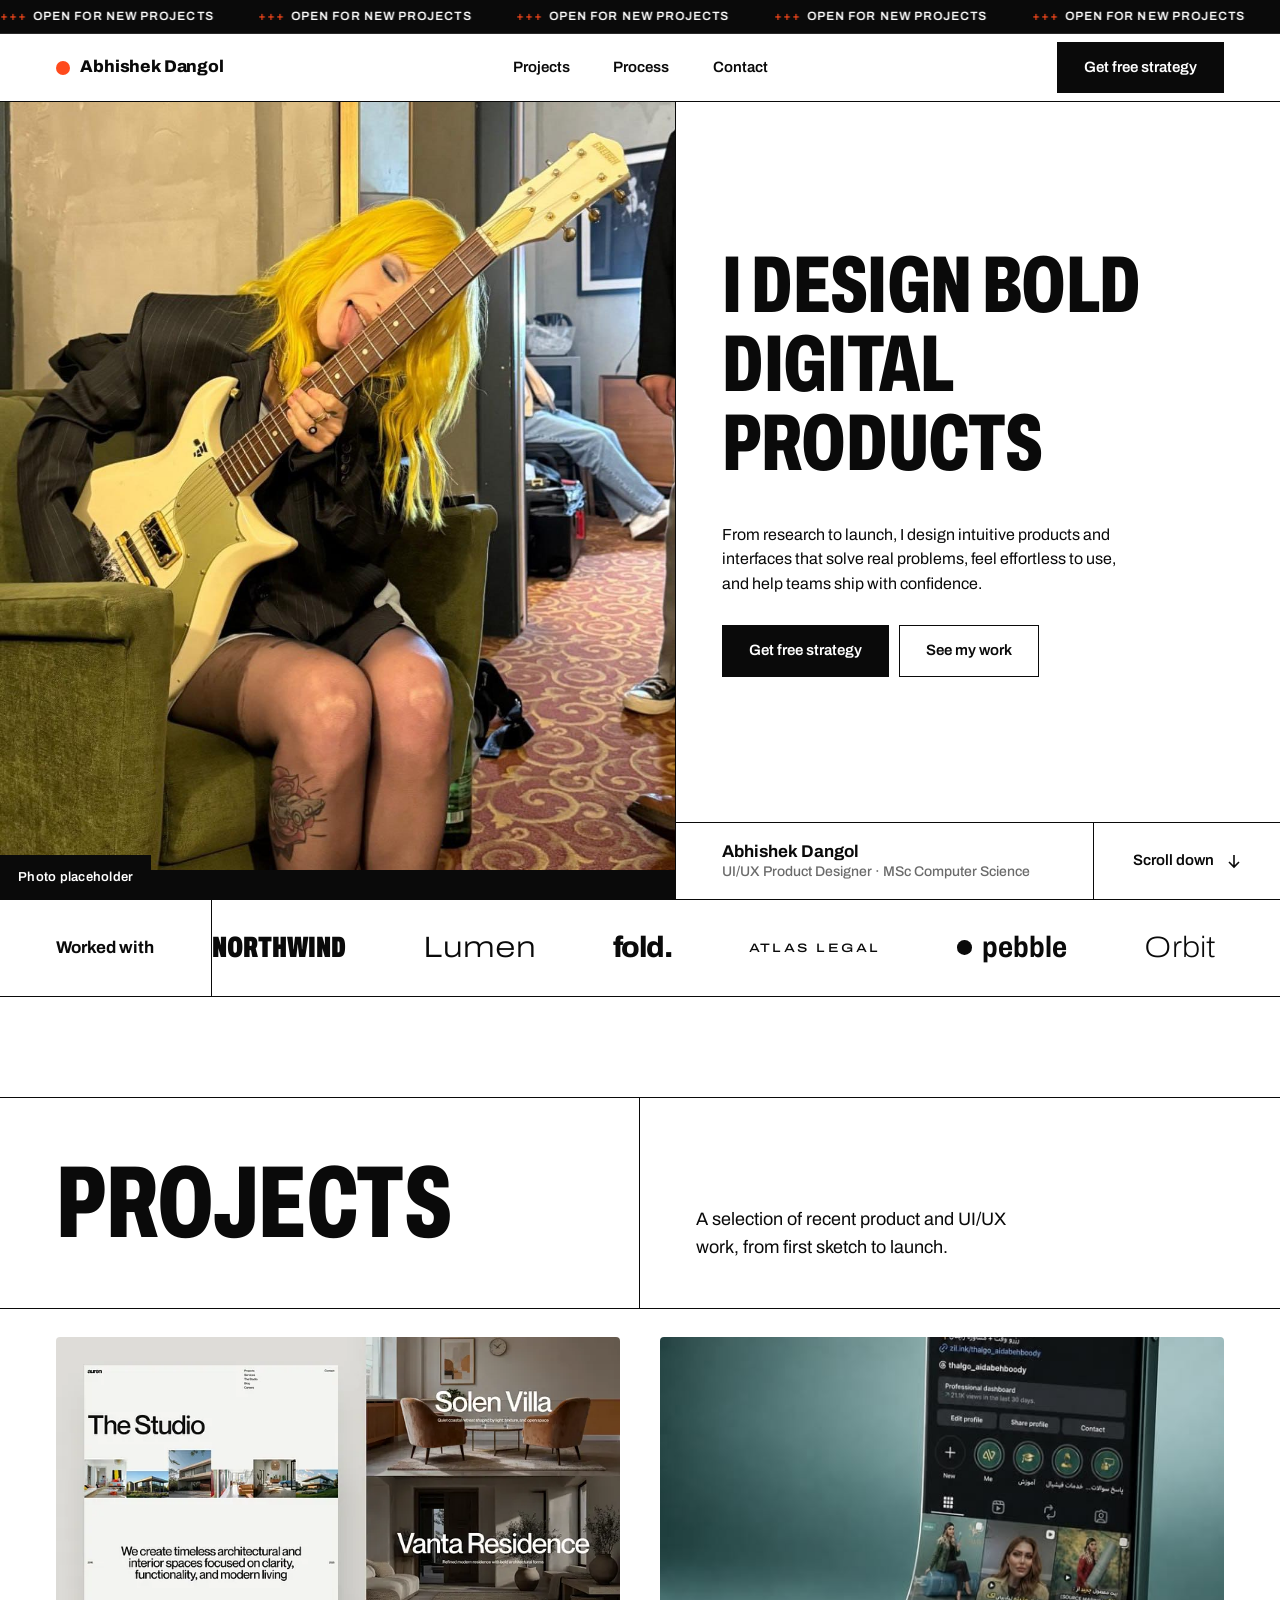
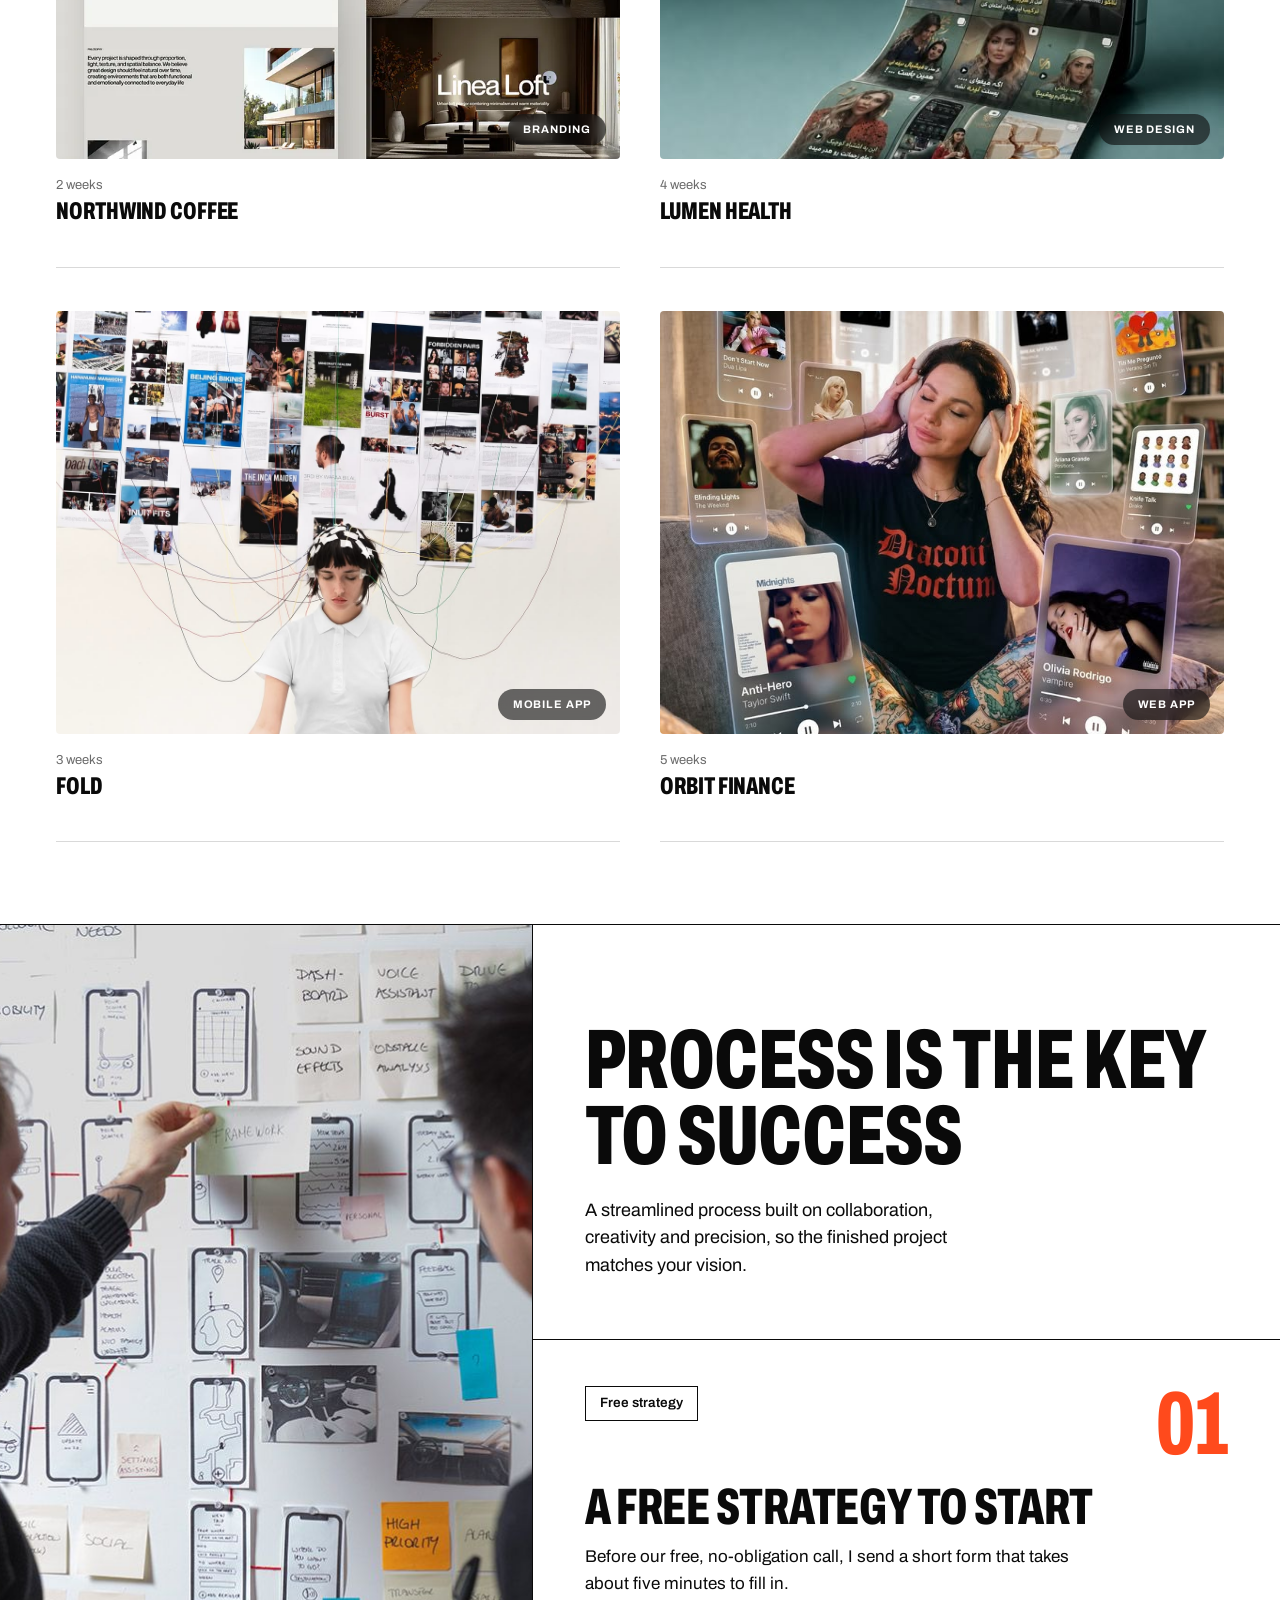
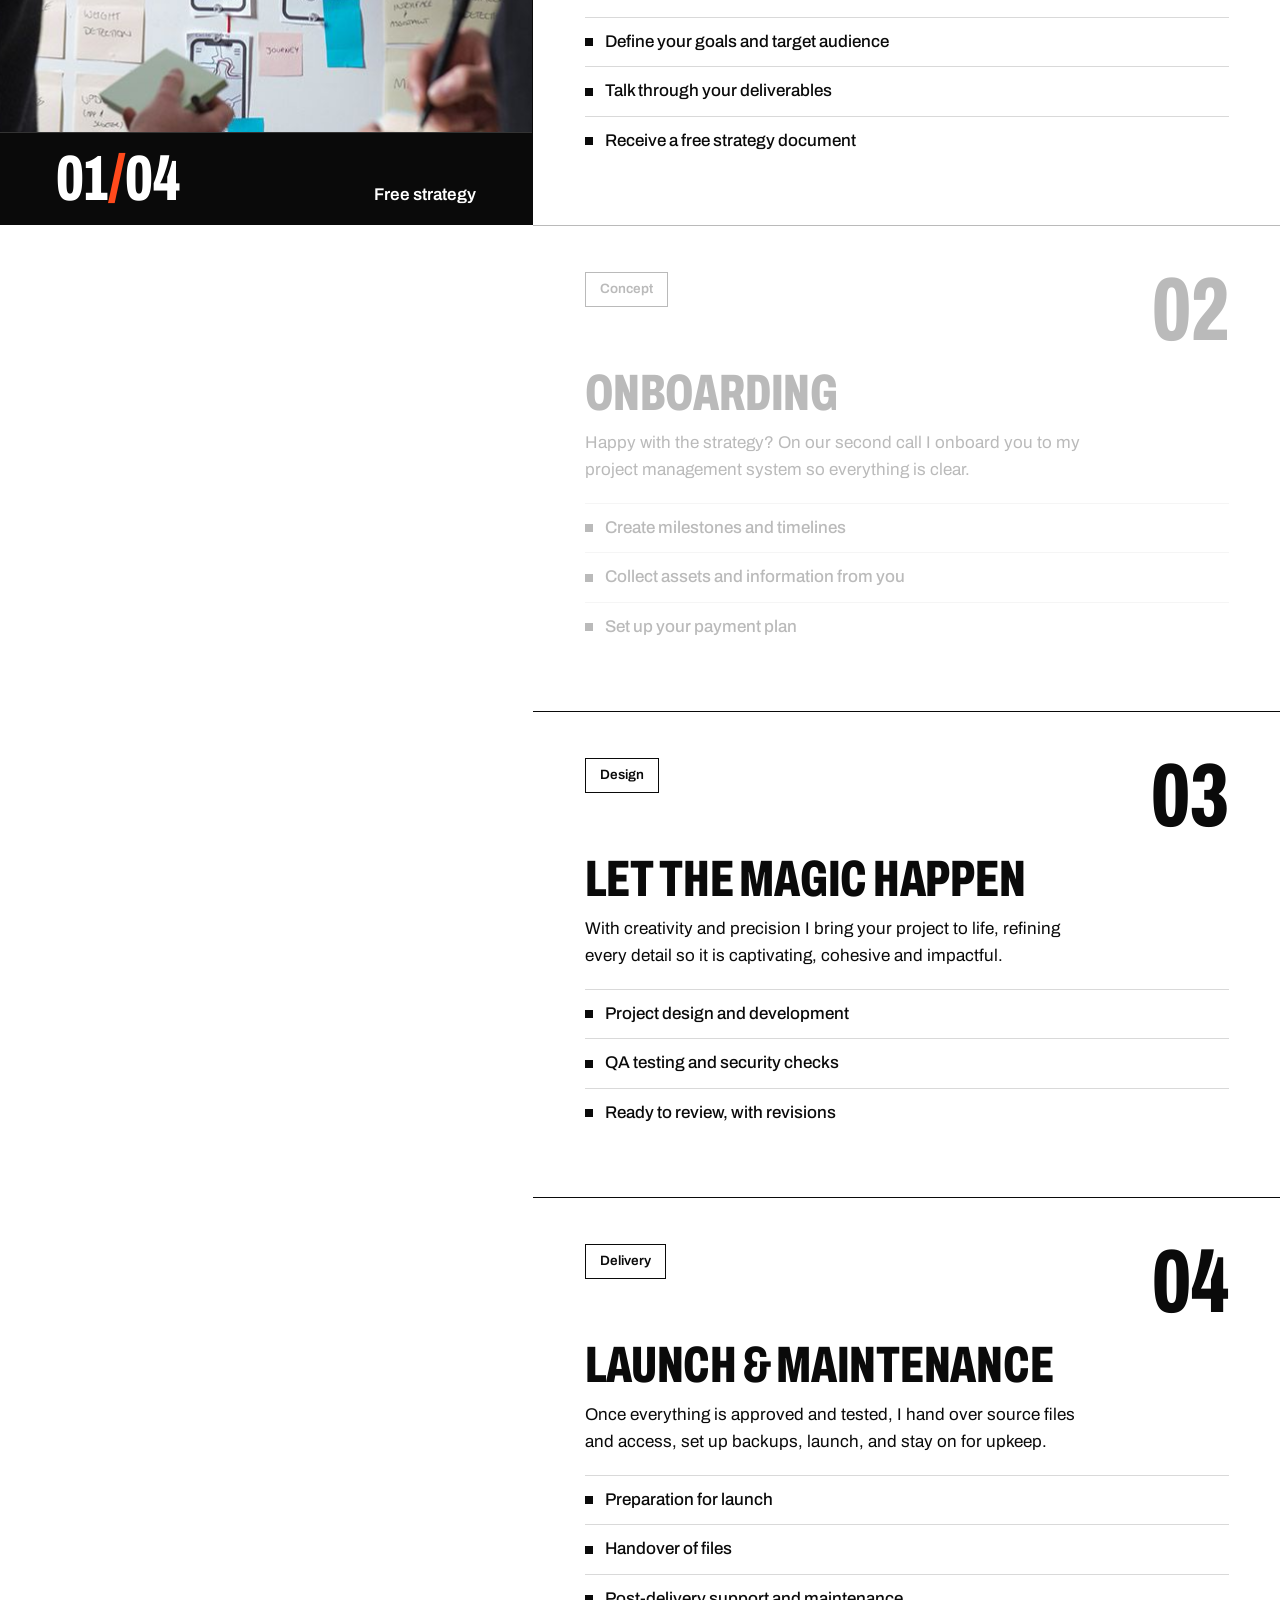
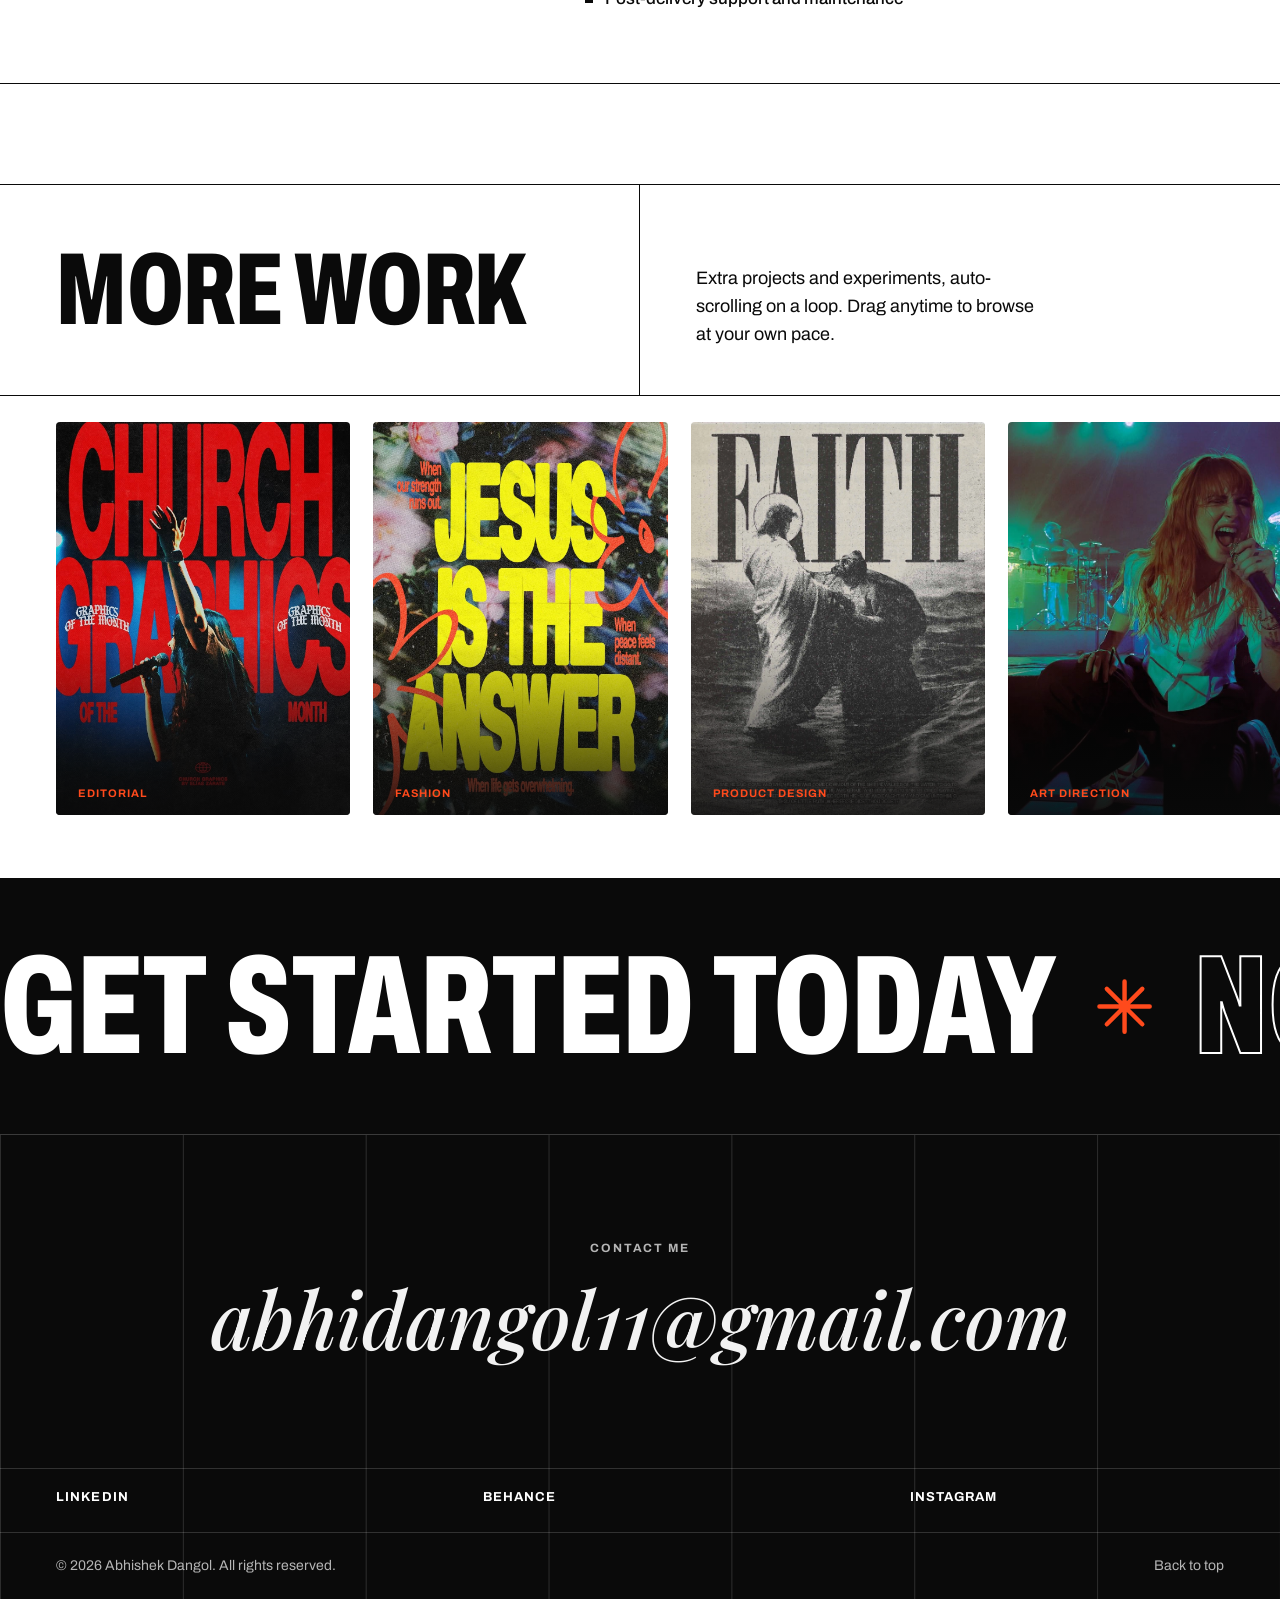
==== commit ca973fc2: "images added" ====
--- a/portfolio.html
+++ b/portfolio.html
@@ -86,7 +86,8 @@
     <!-- ============ HERO ============ -->
     <section class="hero" aria-labelledby="hero-title">
       <div class="hero-viz" id="heroViz">
-        <canvas id="heroCv" aria-hidden="true"></canvas>
+        <!-- <canvas id="heroCv" aria-hidden="true"></canvas> -->
+        <img src="images/hero-image.jpg" alt="Abhishek Dangol">
         <span class="hint">Photo placeholder</span>
       </div>
       <div class="hero-copy">
@@ -148,32 +149,55 @@
       <div class="pgrid-list">
         <a class="pcard" href="YOUR-PROJECT-LINK" target="_blank" rel="noopener"
           aria-label="Northwind Coffee: Brand identity and packaging. View project">
-          <div class="cv"><canvas data-scene="letter" data-theme="dark" data-letter="N" data-cell="9"
-              data-alt="Northwind Coffee project preview"></canvas><span class="ptag">Branding</span></div>
+          <!-- <div class="cv"><canvas data-scene="letter" data-theme="dark" data-letter="N" data-cell="9"
+              data-alt="Northwind Coffee project preview"></canvas><span class="ptag">Branding</span></div> -->
+
+          <div class="cv">
+            <img src="images/1.webp" alt="Northwind Coffee project preview">
+            <span class="ptag">Branding</span>
+          </div>
+
           <div class="pinfo"><span class="dur">2 weeks</span>
             <h3 class="display">Northwind Coffee</h3>
           </div>
         </a>
         <a class="pcard" href="YOUR-PROJECT-LINK" target="_blank" rel="noopener"
           aria-label="Lumen Health: Website design and Webflow build. View project">
-          <div class="cv"><canvas data-scene="arch" data-theme="grey" data-cell="9"
-              data-alt="Lumen Health project preview"></canvas><span class="ptag">Web Design</span></div>
+          <!-- <div class="cv"><canvas data-scene="arch" data-theme="grey" data-cell="9"
+              data-alt="Lumen Health project preview"></canvas><span class="ptag">Web Design</span></div> -->
+
+          <div class="cv">
+            <img src="images/2.jpg" alt="Lumen Health project preview">
+            <span class="ptag">Web Design</span>
+          </div>
+
           <div class="pinfo"><span class="dur">4 weeks</span>
             <h3 class="display">Lumen Health</h3>
           </div>
         </a>
         <a class="pcard" href="YOUR-PROJECT-LINK" target="_blank" rel="noopener"
           aria-label="Fold: Mobile app design. View project">
-          <div class="cv"><canvas data-scene="bars" data-theme="light" data-cell="9"
-              data-alt="Fold project preview"></canvas><span class="ptag">Mobile App</span></div>
+          <!-- <div class="cv"><canvas data-scene="bars" data-theme="light" data-cell="9"
+              data-alt="Fold project preview"></canvas><span class="ptag">Mobile App</span></div> -->
+
+          <div class="cv">
+            <img src="images/3.jpg" alt="Fold project preview">
+            <span class="ptag">Mobile App</span>
+          </div>
+
           <div class="pinfo"><span class="dur">3 weeks</span>
             <h3 class="display">Fold</h3>
           </div>
         </a>
         <a class="pcard" href="YOUR-PROJECT-LINK" target="_blank" rel="noopener"
           aria-label="Orbit Finance: Dashboard and React web app. View project">
-          <div class="cv"><canvas data-scene="stripes" data-theme="dark" data-cell="9"
-              data-alt="Orbit Finance project preview"></canvas><span class="ptag">Web App</span></div>
+          <!-- <div class="cv"><canvas data-scene="stripes" data-theme="dark" data-cell="9"
+              data-alt="Orbit Finance project preview"></canvas><span class="ptag">Web App</span></div> -->
+          <div class="cv">
+            <img src="images/4.jpg" alt="Orbit Finance project preview">
+            <span class="ptag">Web App</span>
+          </div>
+
           <div class="pinfo"><span class="dur">5 weeks</span>
             <h3 class="display">Orbit Finance</h3>
           </div>
@@ -186,10 +210,35 @@
     <section id="process" aria-labelledby="proc-title">
       <div class="pgrid">
         <div class="pviz" aria-hidden="true">
-          <div class="pframe on"><canvas data-scene="grid" data-theme="dark" data-alt="Free strategy"></canvas></div>
-          <div class="pframe"><canvas data-scene="wave" data-theme="dark" data-alt="Concept"></canvas></div>
-          <div class="pframe"><canvas data-scene="blobs" data-theme="dark" data-alt="Design"></canvas></div>
-          <div class="pframe"><canvas data-scene="rings" data-theme="dark" data-alt="Delivery"></canvas></div>
+          <!-- <div class="pframe on">
+            <canvas data-scene="grid" data-theme="dark" data-alt="Free strategy"></canvas>
+          </div>
+          <div class="pframe">
+            <canvas data-scene="wave" data-theme="dark" data-alt="Concept"></canvas>
+          </div>
+          <div class="pframe">
+            <canvas data-scene="blobs" data-theme="dark" data-alt="Design"></canvas>
+          </div>
+          <div class="pframe">
+            <canvas data-scene="rings" data-theme="dark" data-alt="Delivery"></canvas>
+          </div> -->
+
+          <div class="pframe on">
+              <img src="images/process1.jpg" alt="Free strategy">
+          </div>
+
+          <div class="pframe">
+              <img src="images/process2.jpg" alt="Concept">
+          </div>
+
+          <div class="pframe">
+              <img src="images/process3.jpg" alt="Design">
+          </div>
+
+          <div class="pframe">
+              <img src="images/process4.jpg" alt="Delivery">
+          </div>
+
           <div class="pcap"><span class="cur"><span id="procCur">01</span><em>/</em>04</span><span id="procName">Free
               strategy</span></div>
         </div>
@@ -264,8 +313,13 @@
           <div class="set">
             <a class="xcard" href="YOUR-PROJECT-LINK" target="_blank" rel="noopener"
               aria-label="Off Grid: Editorial photography. View project">
-              <div class="cv"><canvas data-scene="sphere" data-theme="dark" data-cell="8"
-                  data-alt="Off Grid project preview"></canvas></div>
+              <!-- <div class="cv"><canvas data-scene="sphere" data-theme="dark" data-cell="8"
+                  data-alt="Off Grid project preview"></canvas></div> -->
+
+              <div class="cv">
+                <img src="images/extra1.webp" alt="Off Grid project preview">
+              </div>
+
               <div class="xmeta"><span class="xcat">Editorial</span>
                 <h3>Off Grid</h3>
                 <p>Band portrait series shot on location, 2 weeks.</p>
@@ -273,8 +327,13 @@
             </a>
             <a class="xcard" href="YOUR-PROJECT-LINK" target="_blank" rel="noopener"
               aria-label="Primary Form: Fashion campaign. View project">
-              <div class="cv"><canvas data-scene="grad" data-theme="grey" data-cell="8"
-                  data-alt="Primary Form project preview"></canvas></div>
+              <!-- <div class="cv"><canvas data-scene="grad" data-theme="grey" data-cell="8"
+                  data-alt="Primary Form project preview"></canvas></div> -->
+
+              <div class="cv">
+                <img src="images/extra2.webp" alt="Primary Form project preview">
+              </div>
+
               <div class="xmeta"><span class="xcat">Fashion</span>
                 <h3>Primary Form</h3>
                 <p>Bold colour-blocked lookbook campaign, 4 weeks.</p>
@@ -282,8 +341,13 @@
             </a>
             <a class="xcard" href="YOUR-PROJECT-LINK" target="_blank" rel="noopener"
               aria-label="Luma Wood: Product design. View project">
-              <div class="cv"><canvas data-scene="moon" data-theme="light" data-cell="8"
-                  data-alt="Luma Wood project preview"></canvas></div>
+              <!-- <div class="cv"><canvas data-scene="moon" data-theme="light" data-cell="8"
+                  data-alt="Luma Wood project preview"></canvas></div> -->
+
+              <div class="cv">
+                <img src="images/extra3.webp" alt="Luma Wood project preview">
+              </div>
+
               <div class="xmeta"><span class="xcat">Product Design</span>
                 <h3>Luma Wood</h3>
                 <p>Sculptural wooden desk lamp, 2 weeks.</p>
@@ -291,8 +355,13 @@
             </a>
             <a class="xcard" href="YOUR-PROJECT-LINK" target="_blank" rel="noopener"
               aria-label="Soft Signal: Art direction. View project">
-              <div class="cv"><canvas data-scene="blobs" data-theme="dark" data-cell="8"
-                  data-alt="Soft Signal project preview"></canvas></div>
+              <!-- <div class="cv"><canvas data-scene="blobs" data-theme="dark" data-cell="8"
+                  data-alt="Soft Signal project preview"></canvas></div> -->
+
+              <div class="cv">
+                <img src="images/extra4.webp" alt="Soft Signal project preview">
+              </div>
+
               <div class="xmeta"><span class="xcat">Art Direction</span>
                 <h3>Soft Signal</h3>
                 <p>Close-up beauty and skincare visuals, 2 weeks.</p>
@@ -300,8 +369,13 @@
             </a>
             <a class="xcard" href="YOUR-PROJECT-LINK" target="_blank" rel="noopener"
               aria-label="Lumen Void: Art direction. View project">
-              <div class="cv"><canvas data-scene="wave" data-theme="dark" data-cell="8"
-                  data-alt="Lumen Void project preview"></canvas></div>
+              <!-- <div class="cv"><canvas data-scene="wave" data-theme="dark" data-cell="8"
+                  data-alt="Lumen Void project preview"></canvas></div> -->
+
+              <div class="cv">
+                <img src="images/extra5.webp" alt="Lumen Void project preview">
+              </div>
+
               <div class="xmeta"><span class="xcat">Art Direction</span>
                 <h3>Lumen Void</h3>
                 <p>Powder and light study, 5 weeks.</p>
@@ -309,8 +383,13 @@
             </a>
             <a class="xcard" href="YOUR-PROJECT-LINK" target="_blank" rel="noopener"
               aria-label="Silence Studio: Branding. View project">
-              <div class="cv"><canvas data-scene="rings" data-theme="grey" data-cell="8"
-                  data-alt="Silence Studio project preview"></canvas></div>
+              <!-- <div class="cv"><canvas data-scene="rings" data-theme="grey" data-cell="8"
+                  data-alt="Silence Studio project preview"></canvas></div> -->
+
+              <div class="cv">
+                <img src="images/extra6.webp" alt="Lumen Void project preview">
+              </div>
+
               <div class="xmeta"><span class="xcat">Branding</span>
                 <h3>Silence Studio</h3>
                 <p>Audio brand identity and packaging, 3 weeks.</p>
--- a/portfolio.css
+++ b/portfolio.css
@@ -540,7 +540,7 @@
     cursor: pointer
 }
 
-.pcard .cv canvas,
+/* .pcard .cv canvas, */
 .pcard .cv img {
     position: absolute;
     inset: 0;
@@ -550,9 +550,9 @@
     transition: transform .7s var(--ease)
 }
 
-.pcard:hover .cv canvas,
+/* .pcard:hover .cv canvas, */
 .pcard:hover .cv img,
-.pcard:focus-visible .cv canvas,
+/* .pcard:focus-visible .cv canvas, */
 .pcard:focus-visible .cv img {
     transform: scale(1.05)
 }
@@ -621,7 +621,7 @@
     background: var(--bg, #fff)
 }
 
-.cv canvas,
+/* .cv canvas, */
 .cv img {
     position: absolute;
     inset: 0;
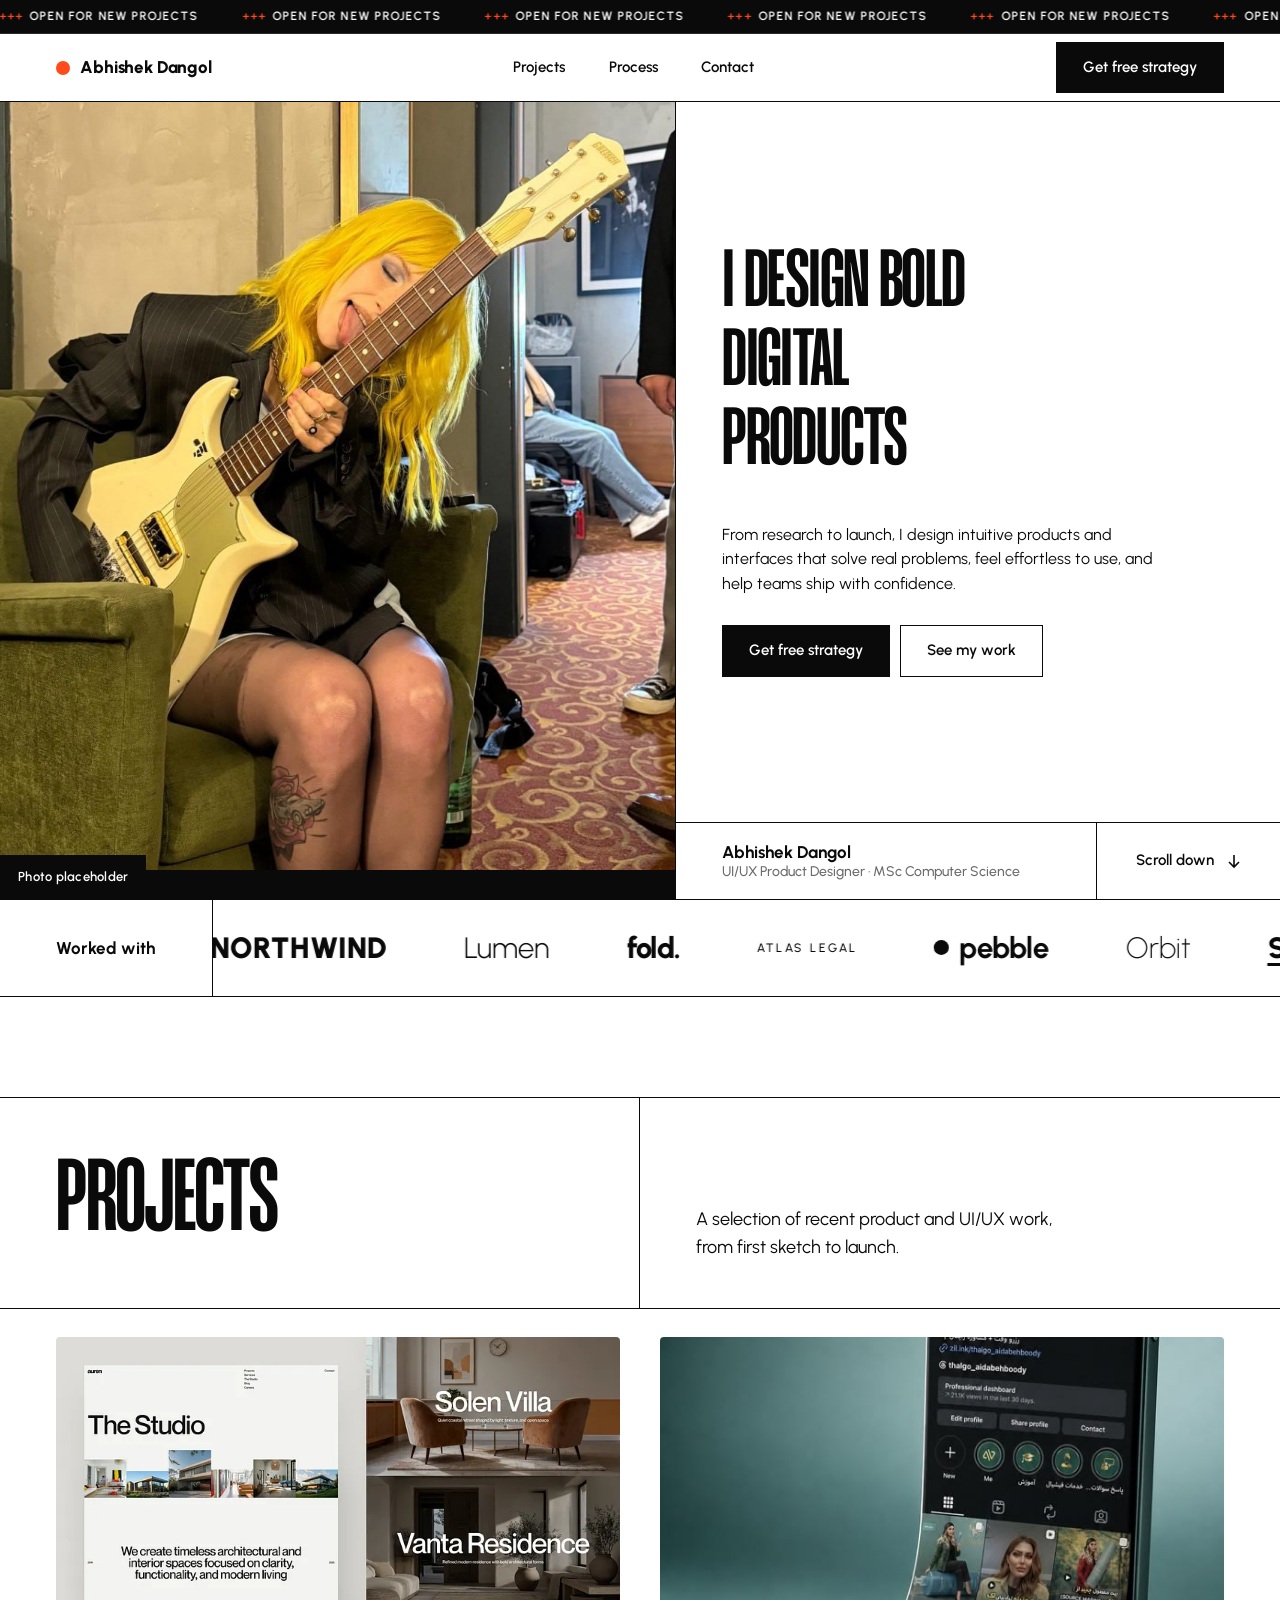
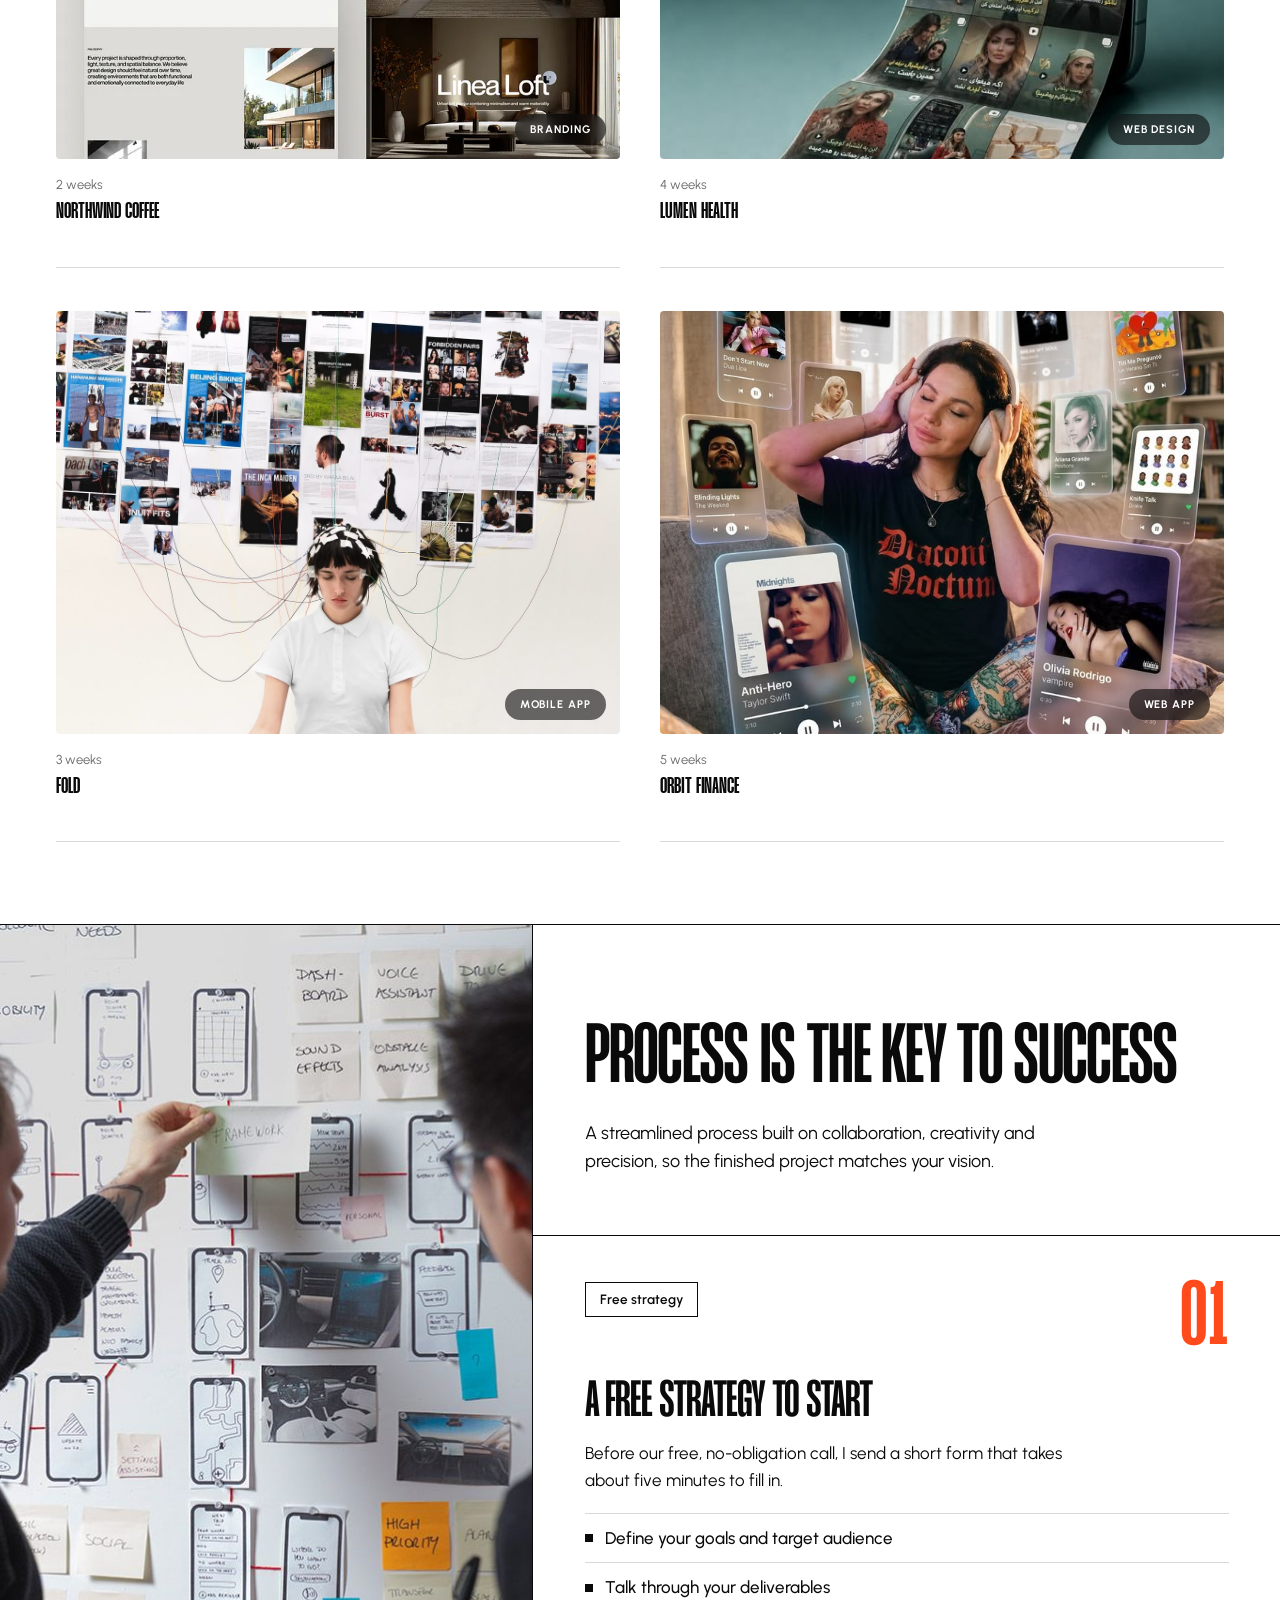
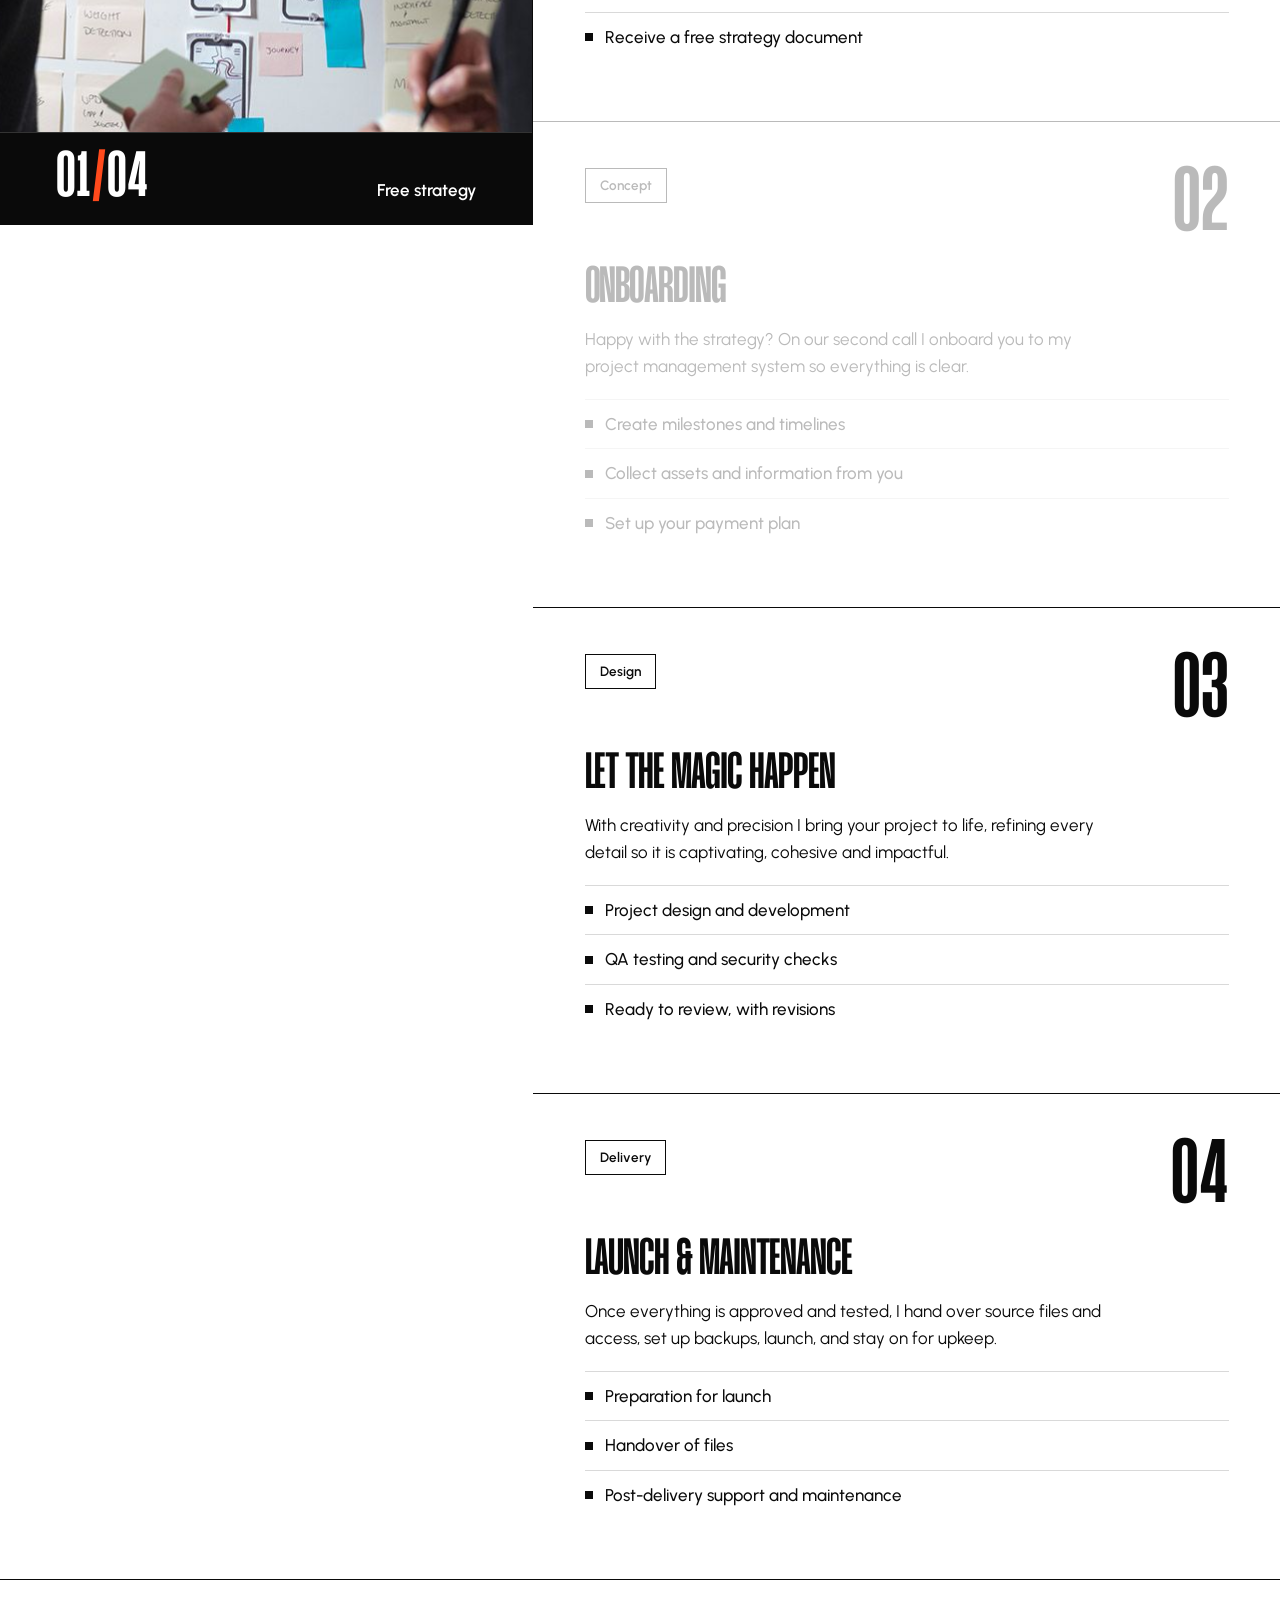
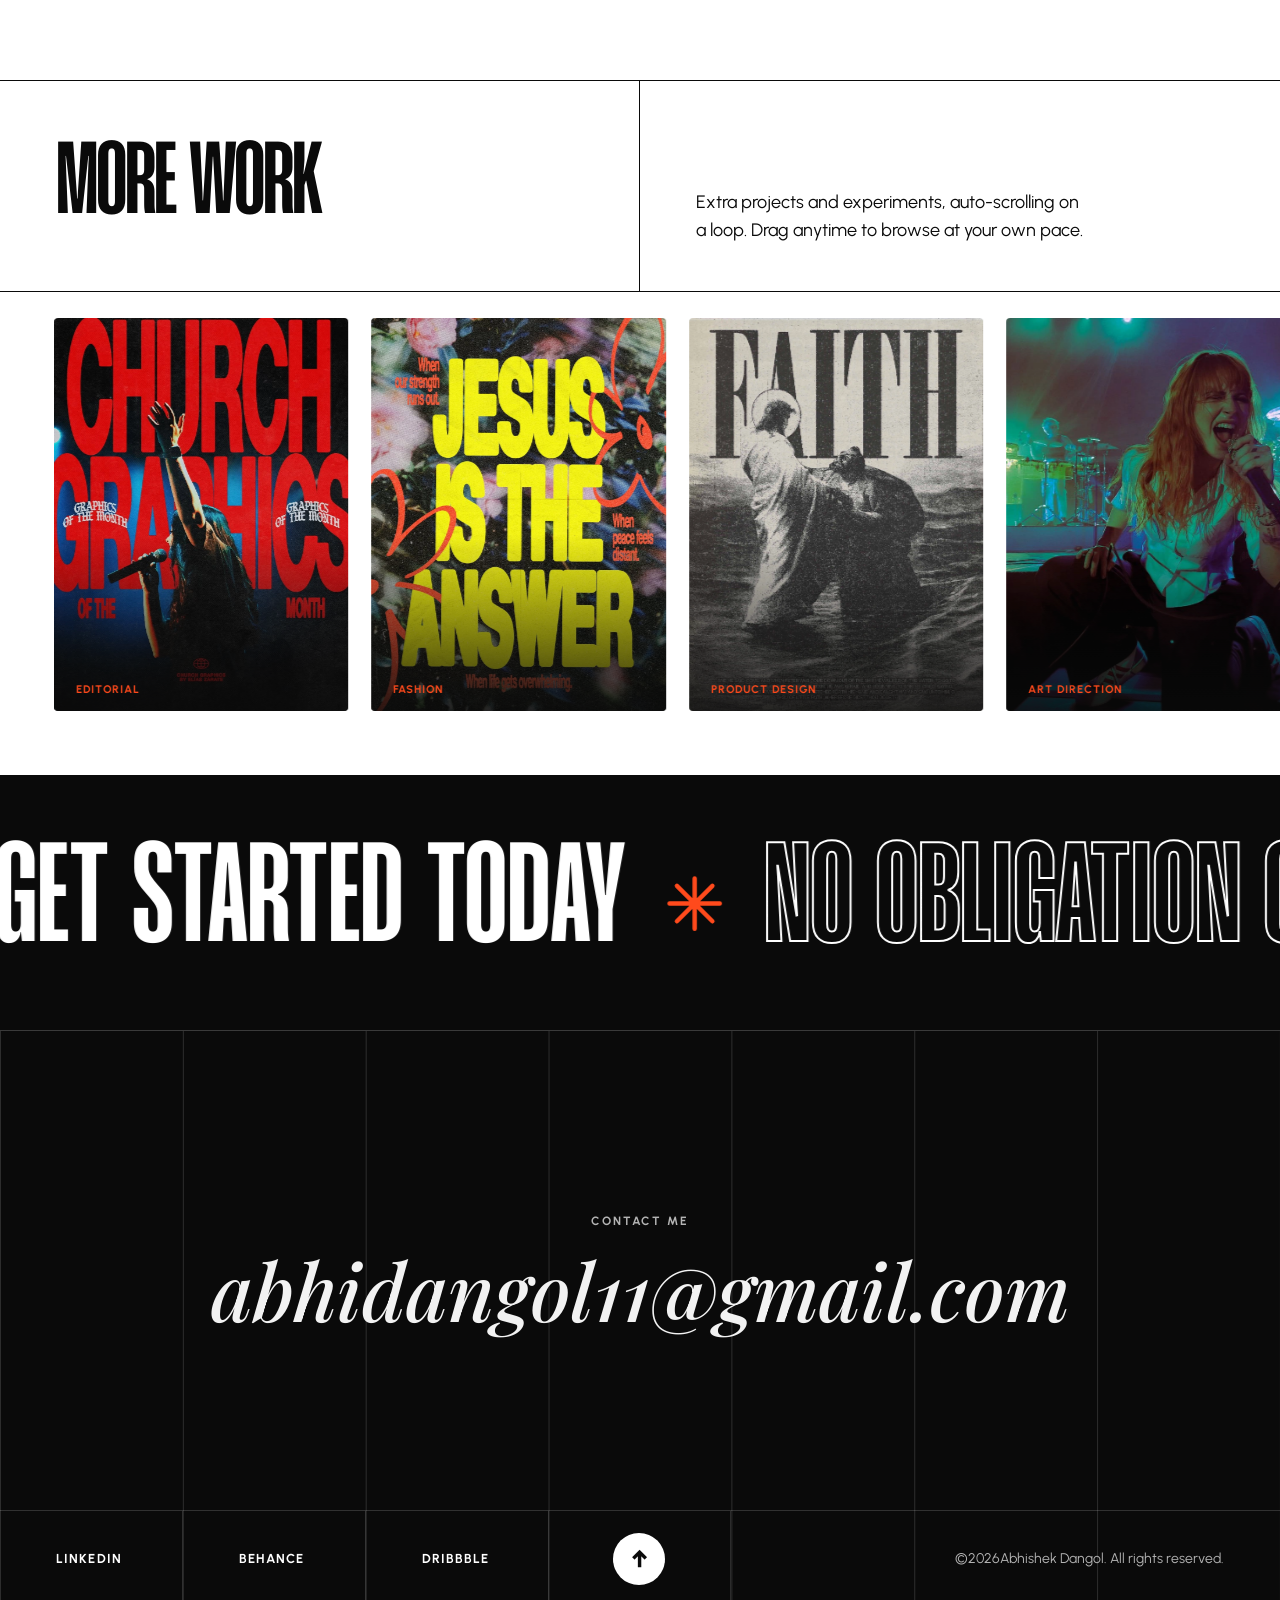
==== commit 8c580bb8: "before the process left section update" ====
--- a/portfolio.html
+++ b/portfolio.html
@@ -16,9 +16,13 @@
     href="data:image/svg+xml,%3Csvg xmlns='http://www.w3.org/2000/svg' viewBox='0 0 32 32'%3E%3Crect width='32' height='32' fill='%230A0A0A'/%3E%3Ccircle cx='16' cy='16' r='7' fill='%23FF4A1C'/%3E%3C/svg%3E">
   <link rel="preconnect" href="https://fonts.googleapis.com">
   <link rel="preconnect" href="https://fonts.gstatic.com" crossorigin>
-  <link
-    href="https://fonts.googleapis.com/css2?family=Archivo:wdth,wght@62..125,100..900&family=Playfair+Display:ital,wght@1,500;1,600&display=swap"
+  <link href="https://fonts.googleapis.com/css2?family=Archivo:wdth,wght@62..125,100..900&family=Playfair+Display:ital,wght@1,500;1,600&display=swap"
     rel="stylesheet">
+
+  <link href="https://fonts.googleapis.com/css2?family=Urbanist:wght@400;500;600;700;800&family=Playfair+Display:ital,wght@1,500;1,600&display=swap"
+  rel="stylesheet">
+
+  
   <link rel="stylesheet" href="portfolio.css">
   <script>document.documentElement.classList.add('js')</script>
 
@@ -434,7 +438,7 @@
   </main>
 
   <!-- ============ FOOTER ============ -->
-  <footer class="footer">
+  <!-- <footer class="footer">
     <div class="footer-contact">
       <span class="footer-label">Contact me</span>
       <a class="footer-mail" href="mailto:abhidangol11@gmail.com">abhidangol11@gmail.com</a>
@@ -448,6 +452,53 @@
       <span>&copy; <span id="year">2026</span> Abhishek Dangol. All rights reserved.</span>
       <a href="#top" id="toTop"><span class="roll">Back to top</span></a>
     </div>
+  </footer> -->
+
+  <footer class="footer">
+
+    <div class="footer-contact">
+      <span class="footer-label">Contact me</span>
+      <a class="footer-mail" href="mailto:abhidangol11@gmail.com">
+        abhidangol11@gmail.com
+      </a>
+    </div>
+
+    <div class="footer-bottom">
+
+      <a class="footer-link footer-link-1"
+        href="YOUR-LINKEDIN"
+        target="_blank"
+        rel="noopener">
+        <span class="roll">LinkedIn</span>
+      </a>
+
+      <a class="footer-link footer-link-2"
+        href="YOUR-BEHANCE-LINK"
+        target="_blank"
+        rel="noopener">
+        <span class="roll">Behance</span>
+      </a>
+
+      <a class="footer-link footer-link-3"
+        href="YOUR-DRIBBBLE-LINK"
+        target="_blank"
+        rel="noopener">
+        <span class="roll">Dribbble</span>
+      </a>
+
+      <a class="footer-top"
+        href="#top"
+        id="toTop"
+        aria-label="Back to top">
+        <span class="footer-top-icon">↑</span>
+      </a>
+
+      <div class="footer-copyright">
+        &copy; <span id="year">2026</span> Abhishek Dangol. All rights reserved.
+      </div>
+
+    </div>
+
   </footer>
 
   <script src="portfolio.js"></script>
--- a/portfolio.css
+++ b/portfolio.css
@@ -1,3 +1,11 @@
+@font-face {
+    font-family: 'Mango Grotesque';
+    src: url('fonts/MangoGrotesque-SemiBold.ttf') format('woff2');
+    font-weight: 400;
+    font-style: normal;
+    font-display: swap;
+}
+
 :root {
     --paper: #ffffff;
     --soft: #F2F2F2;
@@ -5,8 +13,11 @@
     --mute: #6B6B6B;
     --hair: #D9D9D9;
     --accent: #FF4A1C;
-    --ff-display: 'Archivo', 'Arial Narrow', Impact, sans-serif;
+    /* --ff-display: 'Archivo', 'Arial Narrow', Impact, sans-serif;
     --ff-body: 'Archivo', system-ui, -apple-system, 'Segoe UI', sans-serif;
+    --ff-serif: 'Playfair Display', Georgia, 'Times New Roman', serif; */
+    --ff-display: 'Mango Grotesque', sans-serif;
+    --ff-body: 'Urbanist', system-ui, -apple-system, 'Segoe UI', sans-serif;
     --ff-serif: 'Playfair Display', Georgia, 'Times New Roman', serif;
     --pad: clamp(22px, 4.4vw, 64px);
     --tick-h: 34px;
@@ -94,13 +105,21 @@
     scroll-margin-top: 40px
 }
 
-.display {
+/* .display {
     font-family: var(--ff-display);
     font-weight: 800;
     font-variation-settings: 'wdth' 64;
     text-transform: uppercase;
     letter-spacing: -.005em;
     line-height: .9
+} */
+
+.display {
+    font-family: var(--ff-display);
+    font-weight: 800;
+    text-transform: uppercase;
+    letter-spacing: -.02em;
+    line-height: .9;
 }
 
 /* text-roll hover */
@@ -314,7 +333,7 @@
 .hero {
     display: grid;
     grid-template-columns: minmax(0, 1.12fr) minmax(0, 1fr);
-    min-height: 100svh;
+    height: 100svh;
     padding-top: calc(var(--tick-h) + var(--nav-h));
     border-bottom: 1px solid var(--ink)
 }
@@ -977,7 +996,7 @@
 } */
 
 /* ---------- footer (contact-focused, matches reference) ---------- */
-.footer {
+/* .footer {
     position: relative;
     background: var(--ink);
     color: #fff;
@@ -1050,6 +1069,163 @@
     padding: 22px var(--pad);
     font-size: 14px;
     color: #B5B5B5
+} */
+
+/* ---------- footer ---------- */
+
+.footer {
+    position: relative;
+    background: var(--ink);
+    color: #fff;
+    background-image: repeating-linear-gradient(
+        to right,
+        rgba(255, 255, 255, .14) 0 1px,
+        transparent 1px 100%
+    );
+    background-size: calc(100% / 7) 100%;
+}
+
+/* ---------- contact ---------- */
+
+.footer-contact {
+    min-height: 480px;
+    display: flex;
+    flex-direction: column;
+    align-items: center;
+    justify-content: center;
+    text-align: center;
+    padding: 80px var(--pad);
+    border-bottom: 1px solid rgba(255, 255, 255, .16);
+}
+
+.footer-label {
+    display: block;
+    margin-bottom: 20px;
+    font-size: 12px;
+    font-weight: 700;
+    letter-spacing: .16em;
+    text-transform: uppercase;
+    color: #B5B5B5;
+}
+
+.footer-mail {
+    display: inline-block;
+    font-family: var(--ff-serif);
+    font-style: italic;
+    font-weight: 500;
+    font-size: clamp(32px, 6.2vw, 80px);
+    line-height: 1;
+    color: #F2F2F2;
+    transition: color .3s;
+}
+
+.footer-mail:hover {
+    color: var(--accent);
+}
+
+/* ---------- bottom grid ---------- */
+
+.footer-bottom {
+    min-height: 96px;
+    display: grid;
+    grid-template-columns: repeat(7, 1fr);
+    border-bottom: 0;
+}
+
+.footer-link,
+.footer-top,
+.footer-copyright {
+    display: flex;
+    align-items: center;
+    min-width: 0;
+}
+
+/* vertical grid lines */
+
+.footer-link,
+.footer-top,
+.footer-copyright {
+    border-right: 1px solid rgba(255, 255, 255, .14);
+}
+
+.footer-link:last-child {
+    border-right: 0;
+}
+
+/* social links */
+
+.footer-link {
+    padding: 20px var(--pad);
+    font-size: 13px;
+    font-weight: 700;
+    letter-spacing: .08em;
+    text-transform: uppercase;
+    transition: color .3s;
+}
+
+.footer-link:hover {
+    color: var(--accent);
+}
+
+/* LinkedIn */
+
+.footer-link-1 {
+    grid-column: 1;
+}
+
+/* Behance */
+
+.footer-link-2 {
+    grid-column: 2;
+}
+
+/* Dribbble */
+
+.footer-link-3 {
+    grid-column: 3;
+}
+
+/* back to top */
+
+.footer-top {
+    grid-column: 4;
+    justify-content: center;
+    border-right: 1px solid rgba(255, 255, 255, .14);
+}
+
+.footer-top-icon {
+    width: 52px;
+    height: 52px;
+    display: flex;
+    align-items: center;
+    justify-content: center;
+    border-radius: 50%;
+    background: #fff;
+    color: var(--ink);
+    font-size: 28px;
+    font-weight: 700;
+    line-height: 1;
+    transition:
+        background .3s,
+        color .3s,
+        transform .3s;
+}
+
+.footer-top:hover .footer-top-icon {
+    background: var(--accent);
+    color: var(--ink);
+    transform: translateY(-4px);
+}
+
+/* copyright */
+
+.footer-copyright {
+    grid-column: 5 / 8;
+    justify-content: flex-end;
+    padding: 20px var(--pad);
+    font-size: 14px;
+    color: #B5B5B5;
+    border-right: 0;
 }
 
 /* ---------- responsive ---------- */
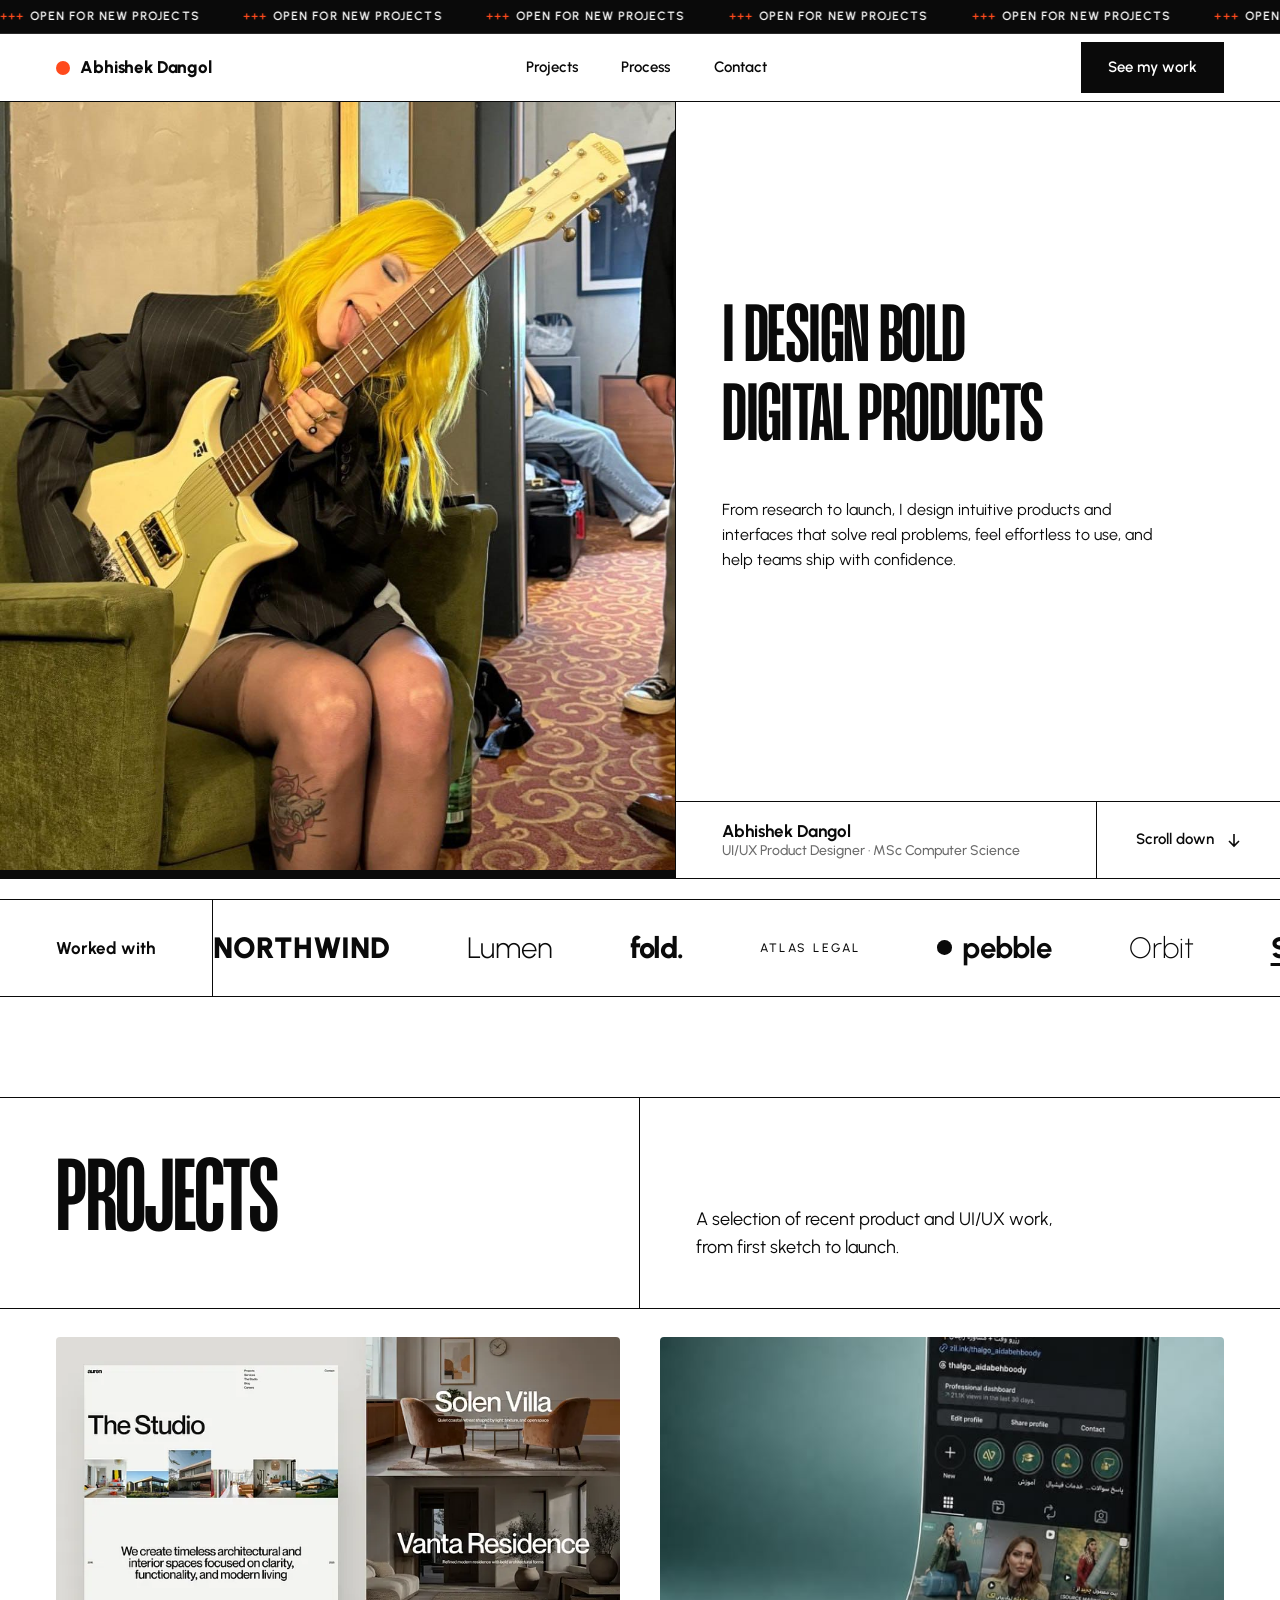
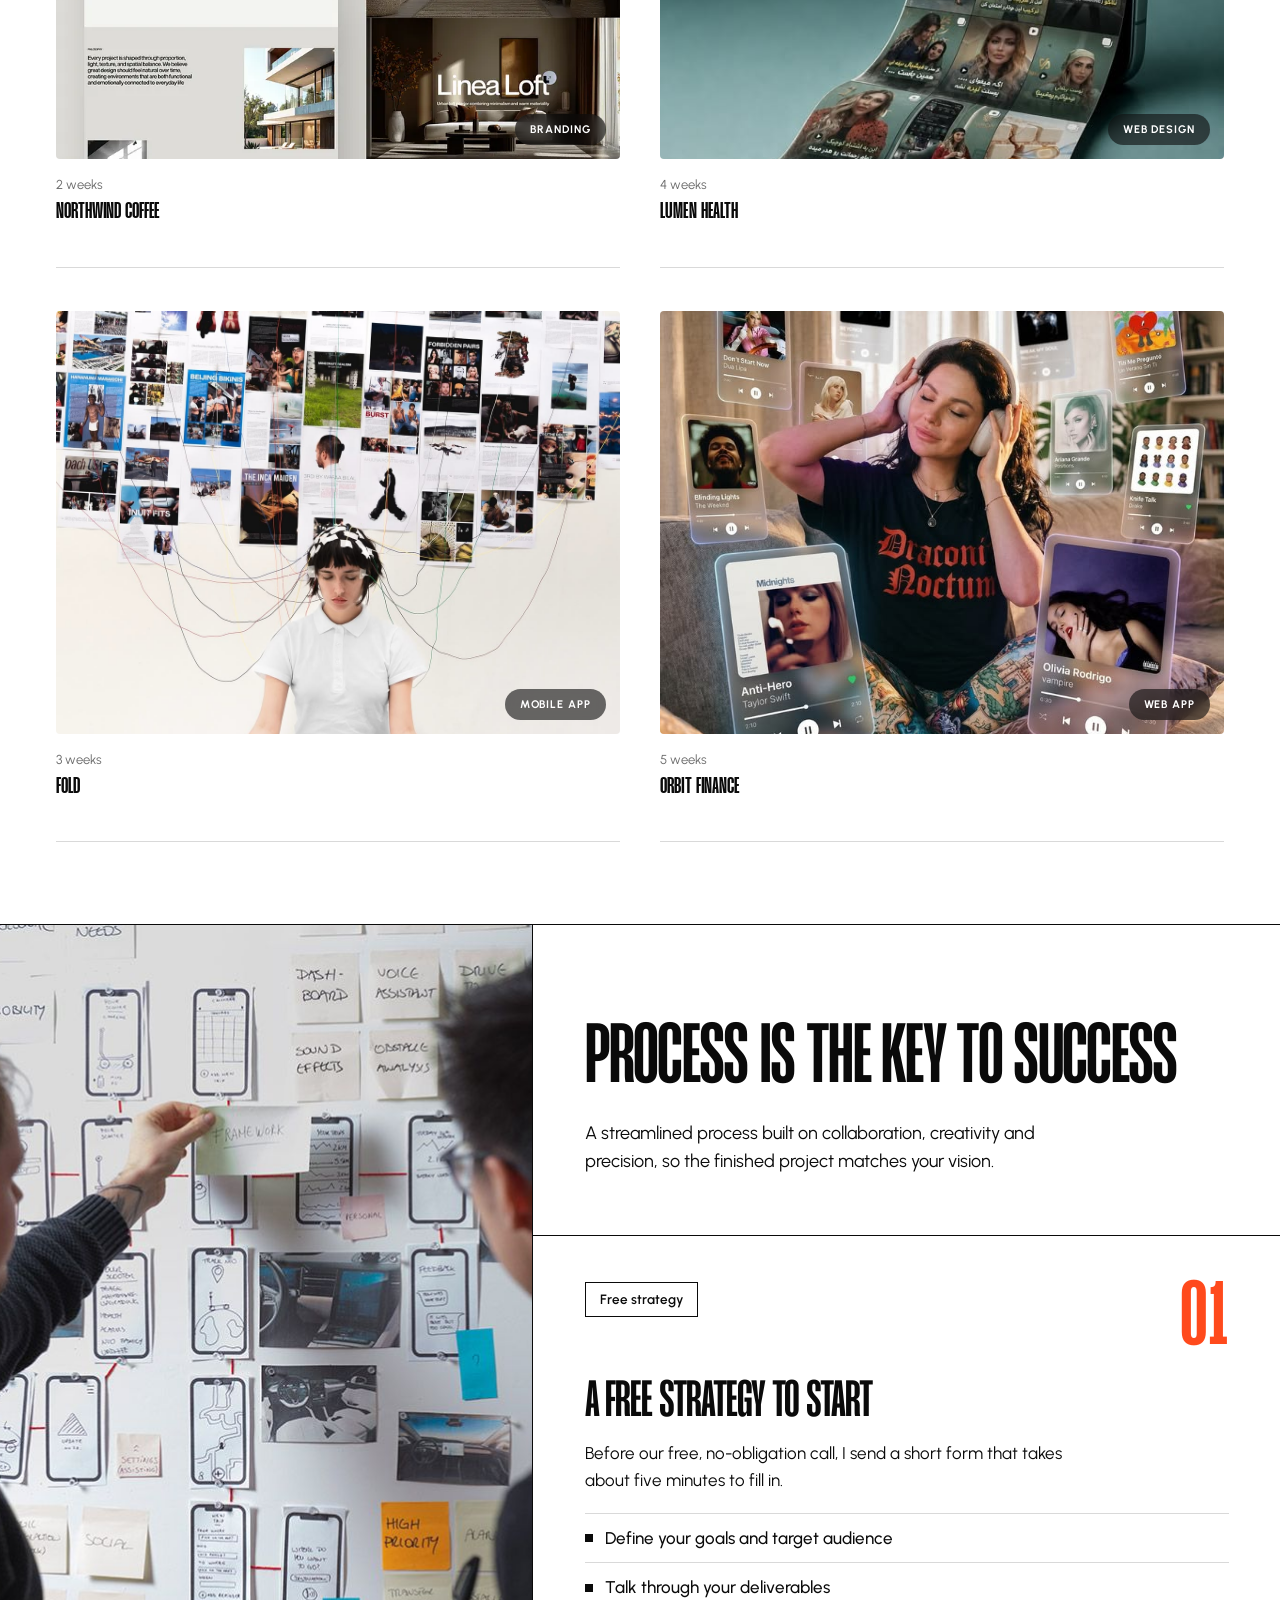
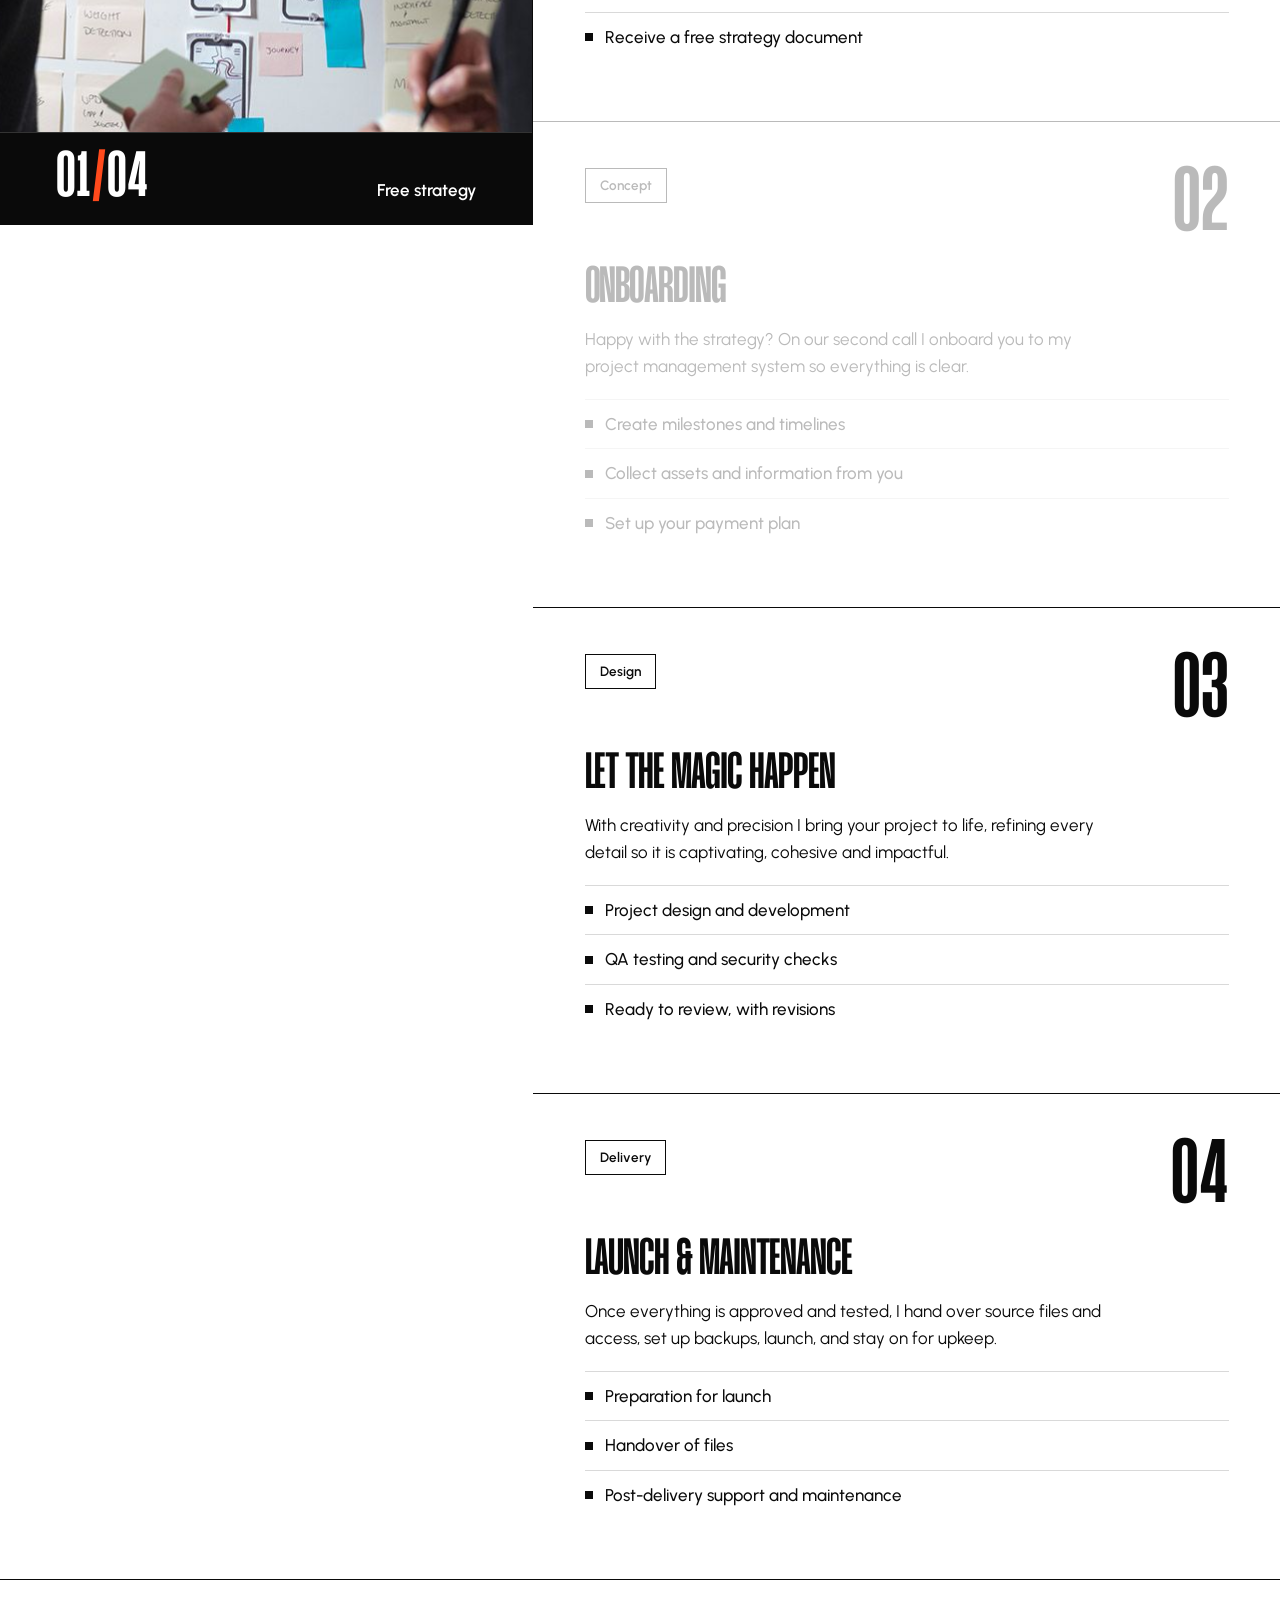
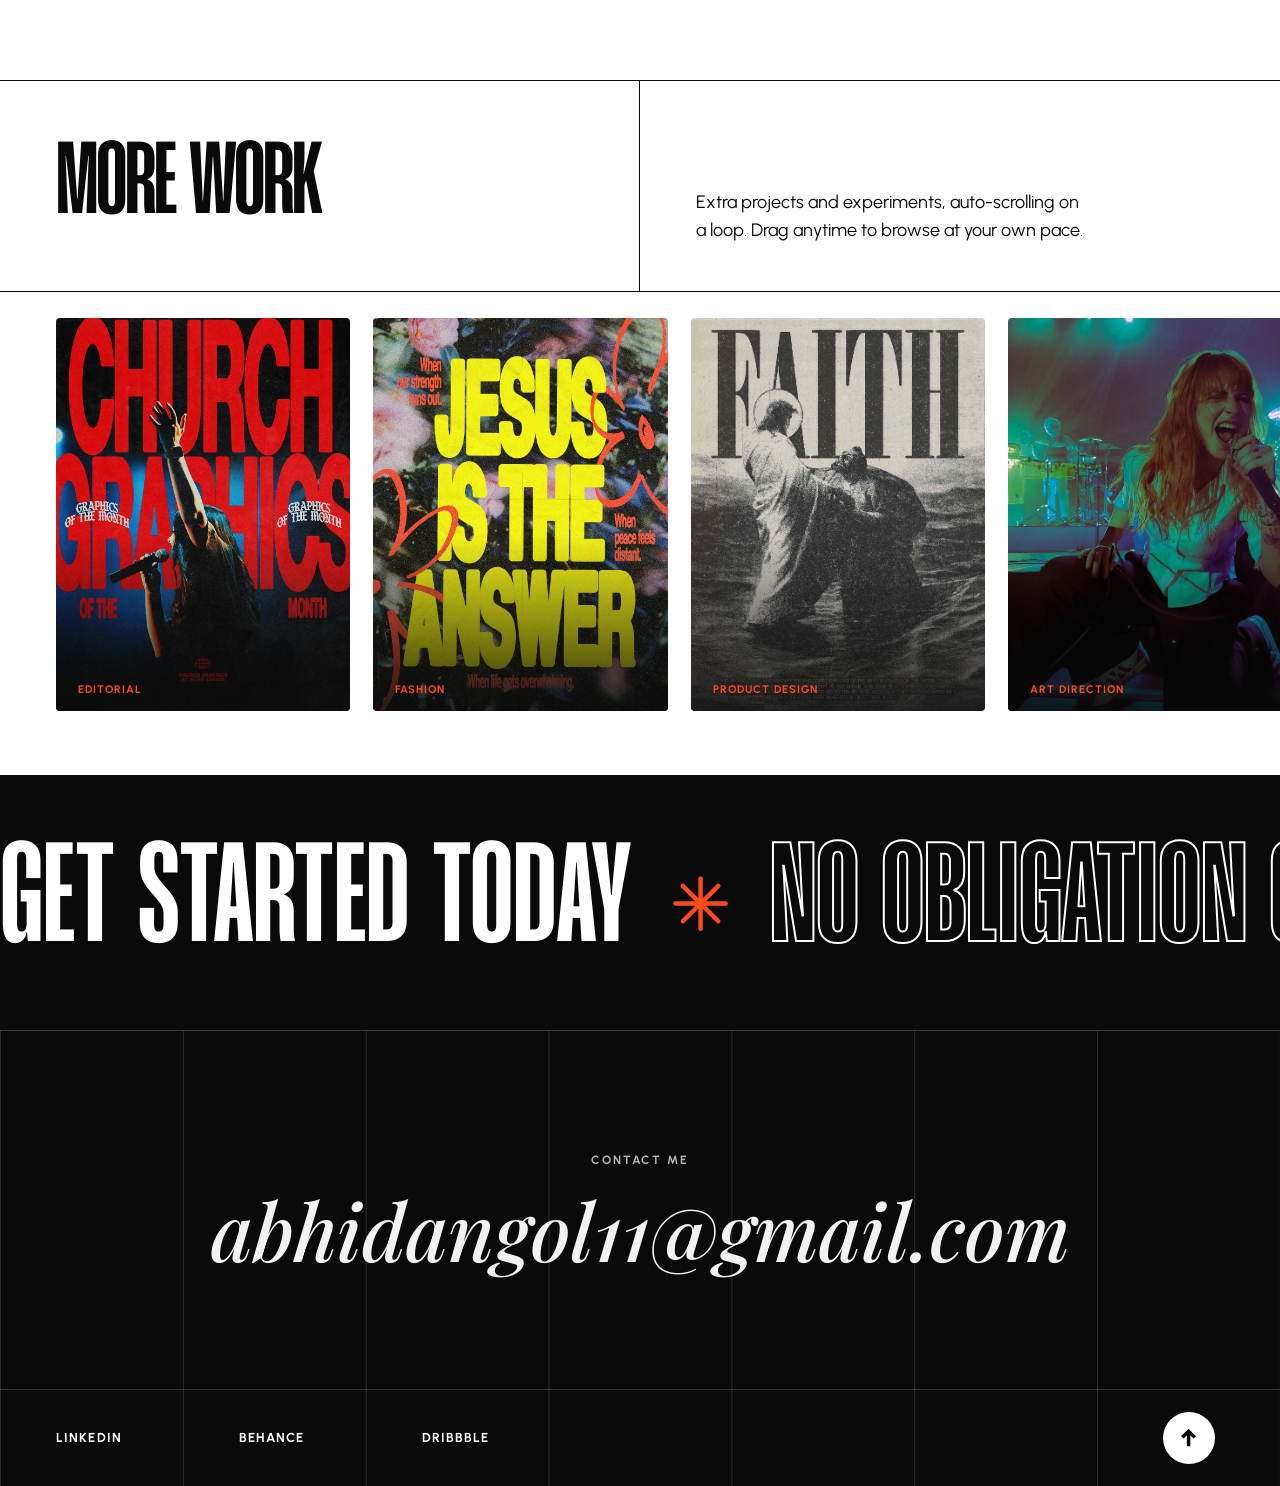
==== commit 29524fc2: "minor updates and fixes" ====
--- a/portfolio.html
+++ b/portfolio.html
@@ -70,8 +70,7 @@
         <li><a href="#process"><span class="roll">Process</span></a></li>
         <li><a href="#contact"><span class="roll">Contact</span></a></li>
       </ul>
-      <a class="btn" href="YOUR-BOOKING-LINK" target="_blank" rel="noopener"><span class="roll">Get free
-          strategy</span></a>
+      <a class="btn" href="YOUR-BOOKING-LINK" target="_blank" rel="noopener"><span class="roll">See my work</span></a>
       <button class="burger" id="burger" aria-expanded="false" aria-controls="menu">Menu</button>
     </nav>
   </header>
@@ -92,22 +91,22 @@
       <div class="hero-viz" id="heroViz">
         <!-- <canvas id="heroCv" aria-hidden="true"></canvas> -->
         <img src="images/hero-image.jpg" alt="Abhishek Dangol">
-        <span class="hint">Photo placeholder</span>
+        <!-- <span class="hint">Photo placeholder</span> -->
       </div>
       <div class="hero-copy">
         <div class="hc-main">
           <h1 class="display" id="hero-title">
             <span class="line"><span class="inner" style="--d:0">I design bold</span></span>
-            <span class="line"><span class="inner" style="--d:1">digital</span></span>
-            <span class="line"><span class="inner" style="--d:2">products</span></span>
+            <span class="line"><span class="inner" style="--d:1">digital products</span></span>
+            <!-- <span class="line"><span class="inner" style="--d:2">products</span></span> -->
           </h1>
           <p>From research to launch, I design intuitive products and interfaces that solve real problems, feel
             effortless to use, and help teams ship with confidence.</p>
-          <div class="hf-cta">
+          <!-- <div class="hf-cta">
             <a class="btn" href="YOUR-BOOKING-LINK" target="_blank" rel="noopener"><span class="roll">Get free
                 strategy</span></a>
             <a class="btn btn-ghost" href="#projects"><span class="roll">See my work</span></a>
-          </div>
+          </div> -->
         </div>
         <div class="hc-bar">
           <div class="who">Abhishek Dangol<span>UI/UX Product Designer &middot; MSc Computer Science</span></div>
@@ -493,10 +492,6 @@
         <span class="footer-top-icon">↑</span>
       </a>
 
-      <div class="footer-copyright">
-        &copy; <span id="year">2026</span> Abhishek Dangol. All rights reserved.
-      </div>
-
     </div>
 
   </footer>
--- a/portfolio.css
+++ b/portfolio.css
@@ -330,20 +330,41 @@
 }
 
 /* ---------- hero ---------- */
+/* .hero {
+    display: grid;
+    grid-template-columns: minmax(0, 1.12fr) minmax(0, 1fr);
+    min-height: 100svh;
+    height: auto;
+    padding-top: calc(var(--tick-h) + var(--nav-h));
+    border-bottom: 1px solid var(--ink)
+} */
+
 .hero {
     display: grid;
     grid-template-columns: minmax(0, 1.12fr) minmax(0, 1fr);
-    height: 100svh;
-    padding-top: calc(var(--tick-h) + var(--nav-h));
-    border-bottom: 1px solid var(--ink)
-}
-
-.hero-viz {
+
+    height: calc(100vh - var(--tick-h) - var(--nav-h));
+
+    margin-top: calc(var(--tick-h) + var(--nav-h));
+
+    border-bottom: 1px solid var(--ink);
+    padding-bottom: 20px;
+}
+
+/* .hero-viz {
     position: relative;
     background: var(--ink);
     border-right: 1px solid var(--ink);
     min-height: 440px;
     overflow: hidden
+} */
+
+.hero-viz {
+    position: relative;
+    background: var(--ink);
+    border-right: 1px solid var(--ink);
+    min-height: 0;
+    overflow: hidden;
 }
 
 .hero-viz canvas {
@@ -353,7 +374,7 @@
     height: 100%
 }
 
-.hint {
+/* .hint {
     position: absolute;
     left: 0;
     bottom: 0;
@@ -364,9 +385,9 @@
     padding: 12px 18px;
     pointer-events: none;
     letter-spacing: .02em
-}
-
-.hero-copy {
+} */
+
+/* .hero-copy {
     display: flex;
     flex-direction: column;
     min-width: 0
@@ -375,7 +396,35 @@
 .hc-main {
     margin-block: auto;
     padding: clamp(28px, 4vw, 64px) clamp(22px, 3.6vw, 56px)
-}
+} */
+
+.hero-copy {
+    display: grid;
+    grid-template-rows: minmax(0, 1fr) auto;
+    min-width: 0;
+    min-height: 0;
+    /* overflow: hidden; */
+}
+
+/* .hc-main {
+    align-self: center;
+    margin: 0;
+    padding: clamp(20px, 4vw, 64px) clamp(22px, 3.6vw, 56px);
+    overflow: hidden;
+} */
+
+.hc-main {
+    min-height: 0;
+    margin: 0;
+    padding: clamp(20px, 4vw, 64px) clamp(22px, 3.6vw, 56px);
+
+    display: flex;
+    flex-direction: column;
+    justify-content: center;
+
+    overflow-y: hidden;
+}
+
 
 .hero h1 {
     font-size: clamp(50px, 6.3vw, 118px);
@@ -415,12 +464,12 @@
     animation-delay: .85s
 }
 
-.hf-cta {
+/* .hf-cta {
     animation-delay: 1s;
     display: flex;
     flex-wrap: wrap;
     gap: 10px
-}
+} */
 
 @keyframes up {
     to {
@@ -432,7 +481,8 @@
 .hc-bar {
     display: grid;
     grid-template-columns: 1fr auto;
-    border-top: 1px solid var(--ink)
+    border-top: 1px solid var(--ink);
+    border-bottom: 1px solid var(--ink);
 }
 
 .who {
@@ -803,6 +853,7 @@
 
 .extra-scroll {
     cursor: grab;
+    touch-action: pan-y;
     padding: clamp(16px, 2.2vw, 26px) 0 clamp(40px, 5vw, 64px) var(--pad)
 }
 
@@ -1088,13 +1139,13 @@
 /* ---------- contact ---------- */
 
 .footer-contact {
-    min-height: 480px;
+    min-height: auto;
     display: flex;
     flex-direction: column;
     align-items: center;
     justify-content: center;
     text-align: center;
-    padding: 80px var(--pad);
+    padding: 120px var(--pad);
     border-bottom: 1px solid rgba(255, 255, 255, .16);
 }
 
@@ -1133,8 +1184,7 @@
 }
 
 .footer-link,
-.footer-top,
-.footer-copyright {
+.footer-top {
     display: flex;
     align-items: center;
     min-width: 0;
@@ -1142,11 +1192,10 @@
 
 /* vertical grid lines */
 
-.footer-link,
-.footer-top,
-.footer-copyright {
+/* .footer-link,
+.footer-top {
     border-right: 1px solid rgba(255, 255, 255, .14);
-}
+} */
 
 .footer-link:last-child {
     border-right: 0;
@@ -1188,9 +1237,8 @@
 /* back to top */
 
 .footer-top {
-    grid-column: 4;
+    grid-column: 7;
     justify-content: center;
-    border-right: 1px solid rgba(255, 255, 255, .14);
 }
 
 .footer-top-icon {
@@ -1241,7 +1289,8 @@
     }
 
     .hero {
-        grid-template-columns: 1fr
+        grid-template-columns: 1fr;
+        height: auto;
     }
 
     .hero-viz {
@@ -1250,6 +1299,26 @@
         border-right: 0;
         border-bottom: 1px solid var(--ink)
     }
+
+    /*new code*/
+    .hero-copy {
+        display: flex;
+        flex-direction: column;
+        min-height: auto;
+        overflow: visible;
+    }
+
+    /* .hc-main {
+    min-height: auto;
+    margin: 0;
+    padding: clamp(28px, 6vw, 56px) clamp(22px, 5vw, 56px);
+    display: block;
+    overflow: visible;
+    } */
+
+    /* .hc-bar {
+        flex: none;
+    } */
 
     .hero h1 {
         font-size: clamp(50px, 15vw, 96px)
@@ -1315,6 +1384,15 @@
     .footer-links a {
         min-width: 33.33%
     }
+
+    /* More Work: always show card information */
+    .xmeta {
+        transform: none;
+    }
+
+    .xmeta p {
+        opacity: 1;
+    }
 }
 
 @media (max-width:520px) {
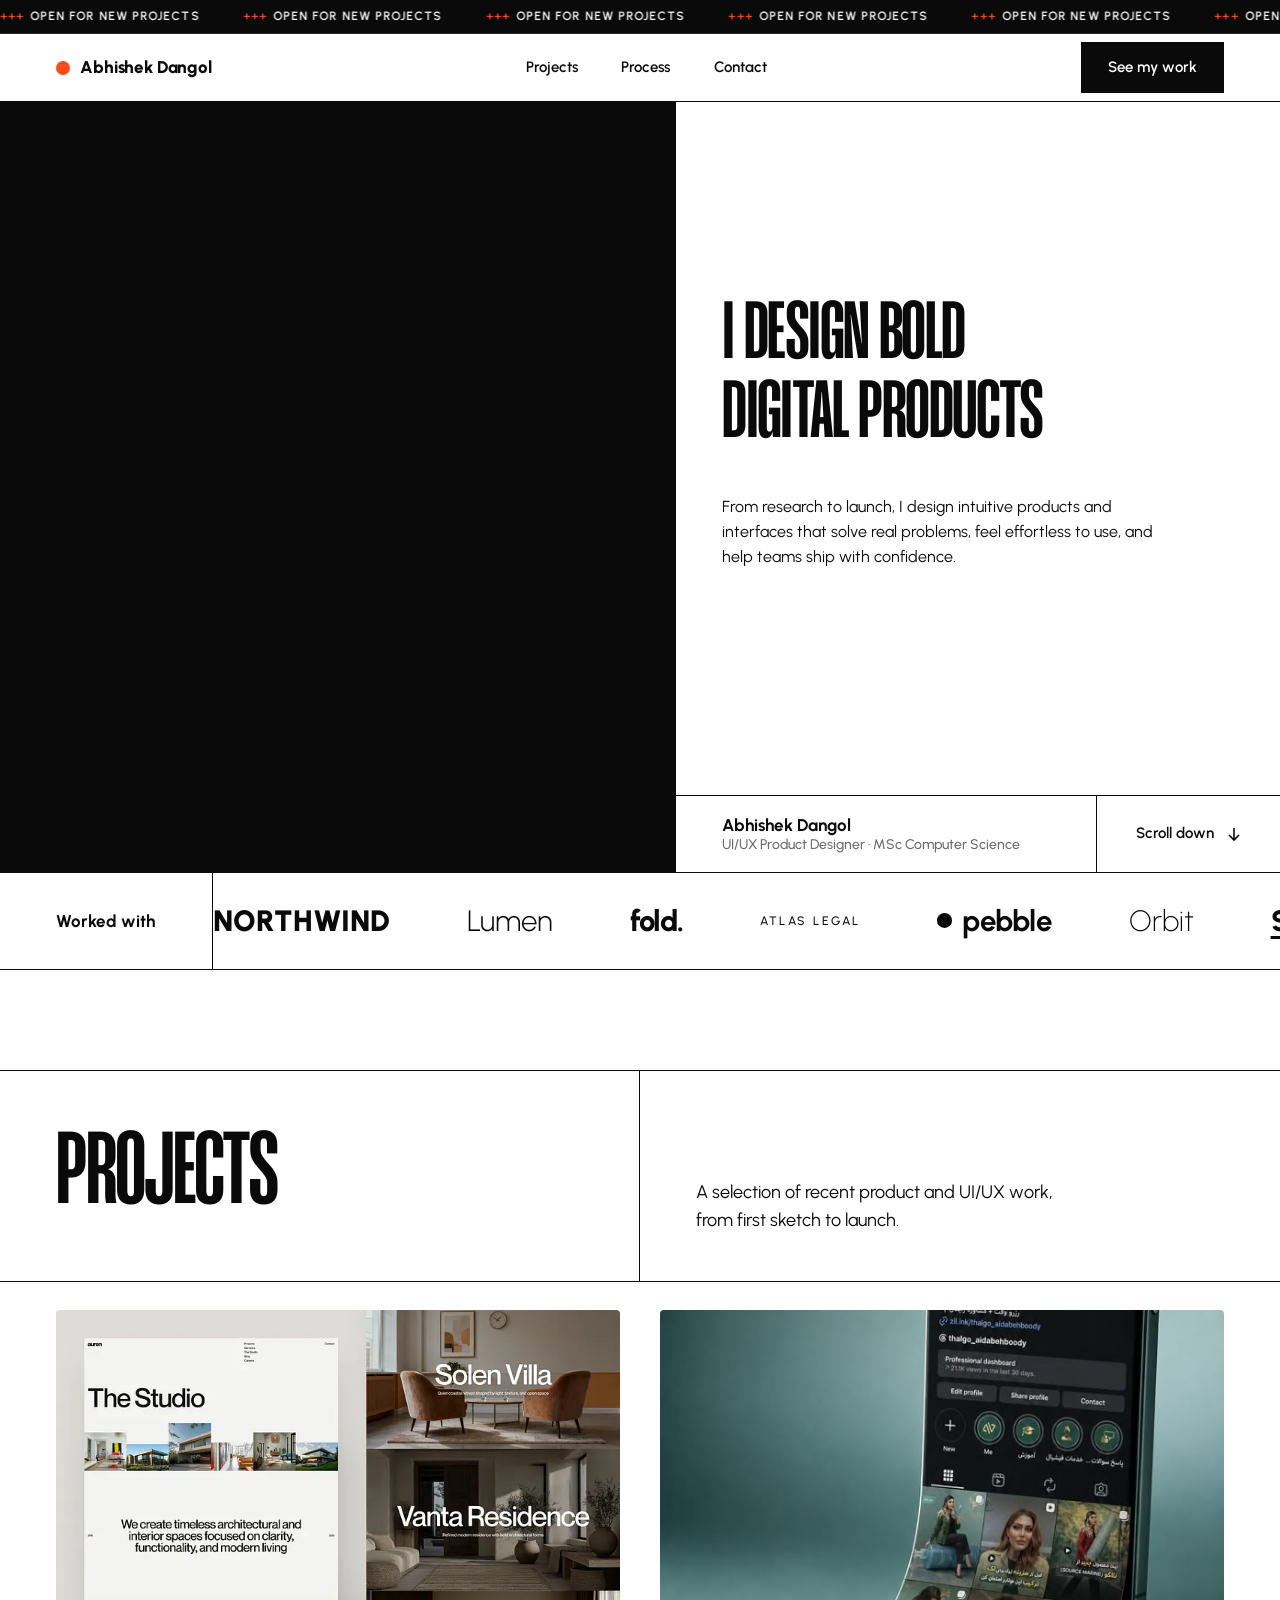
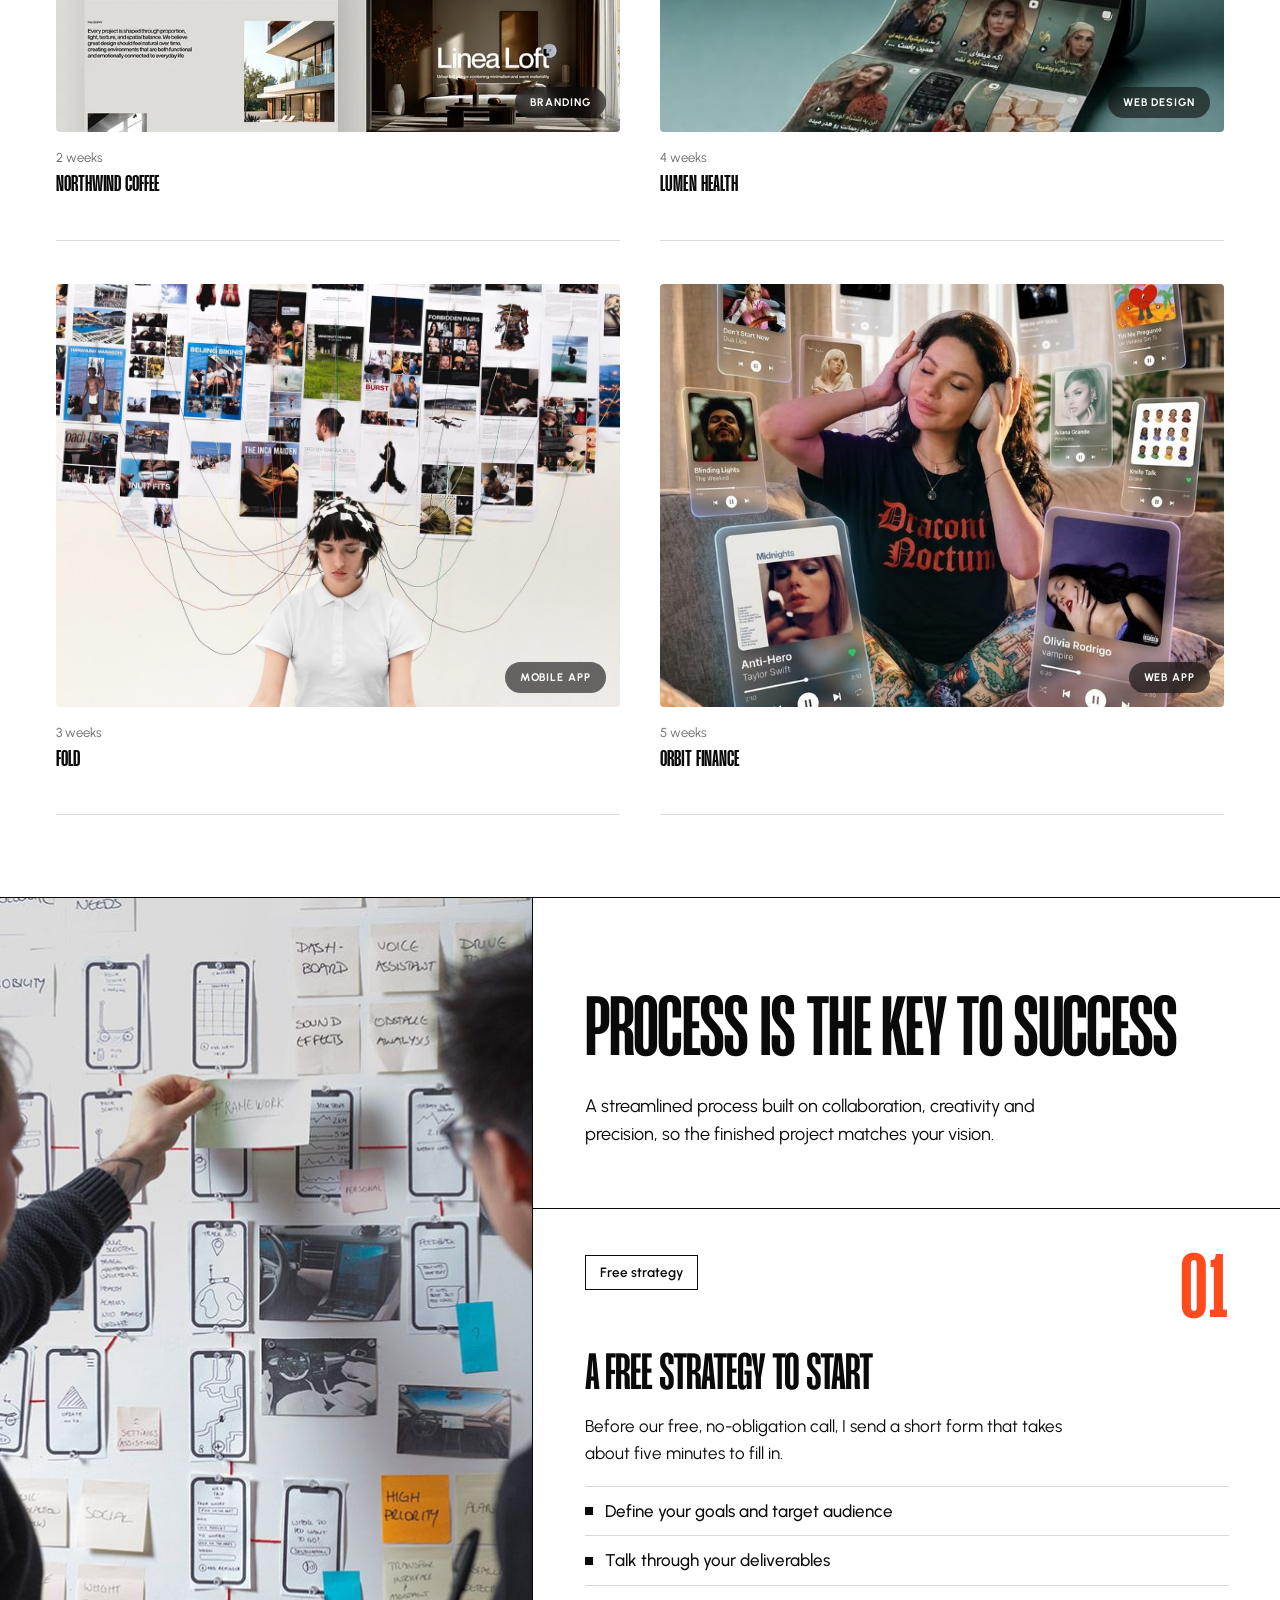
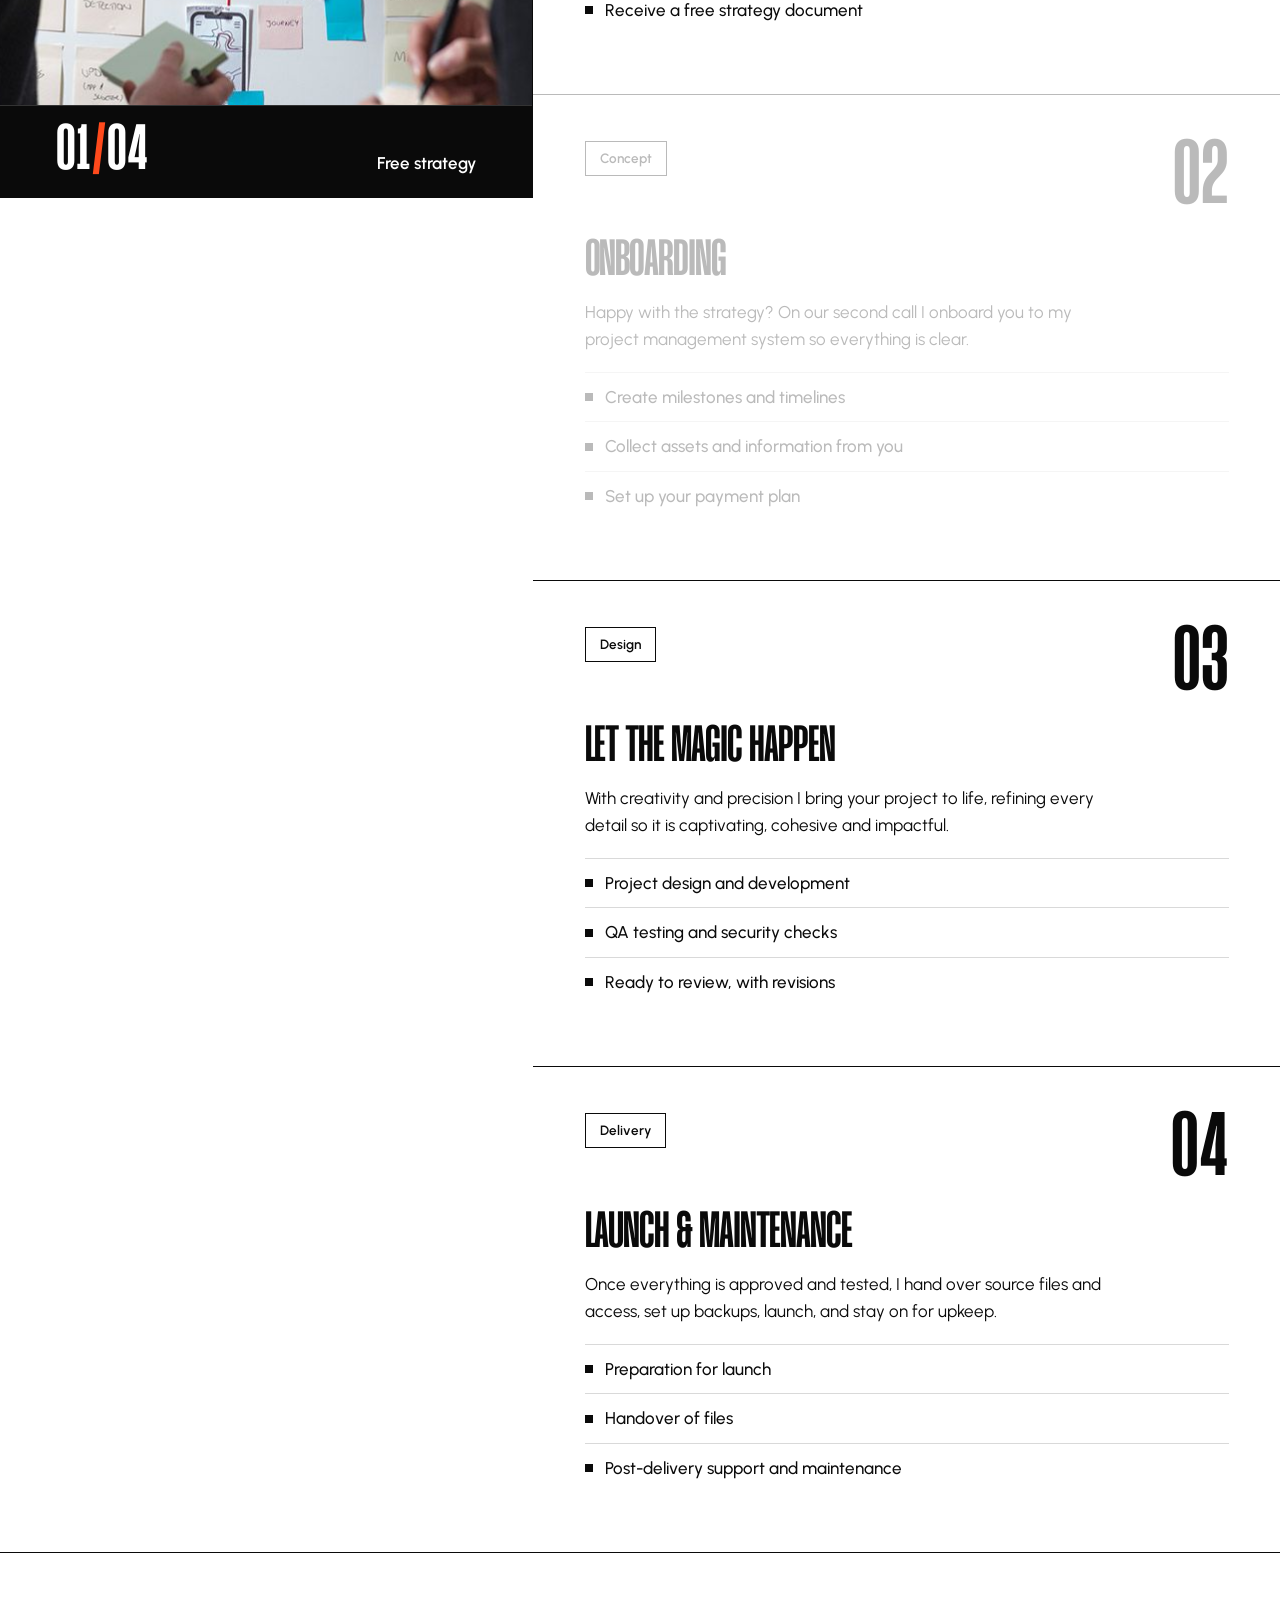
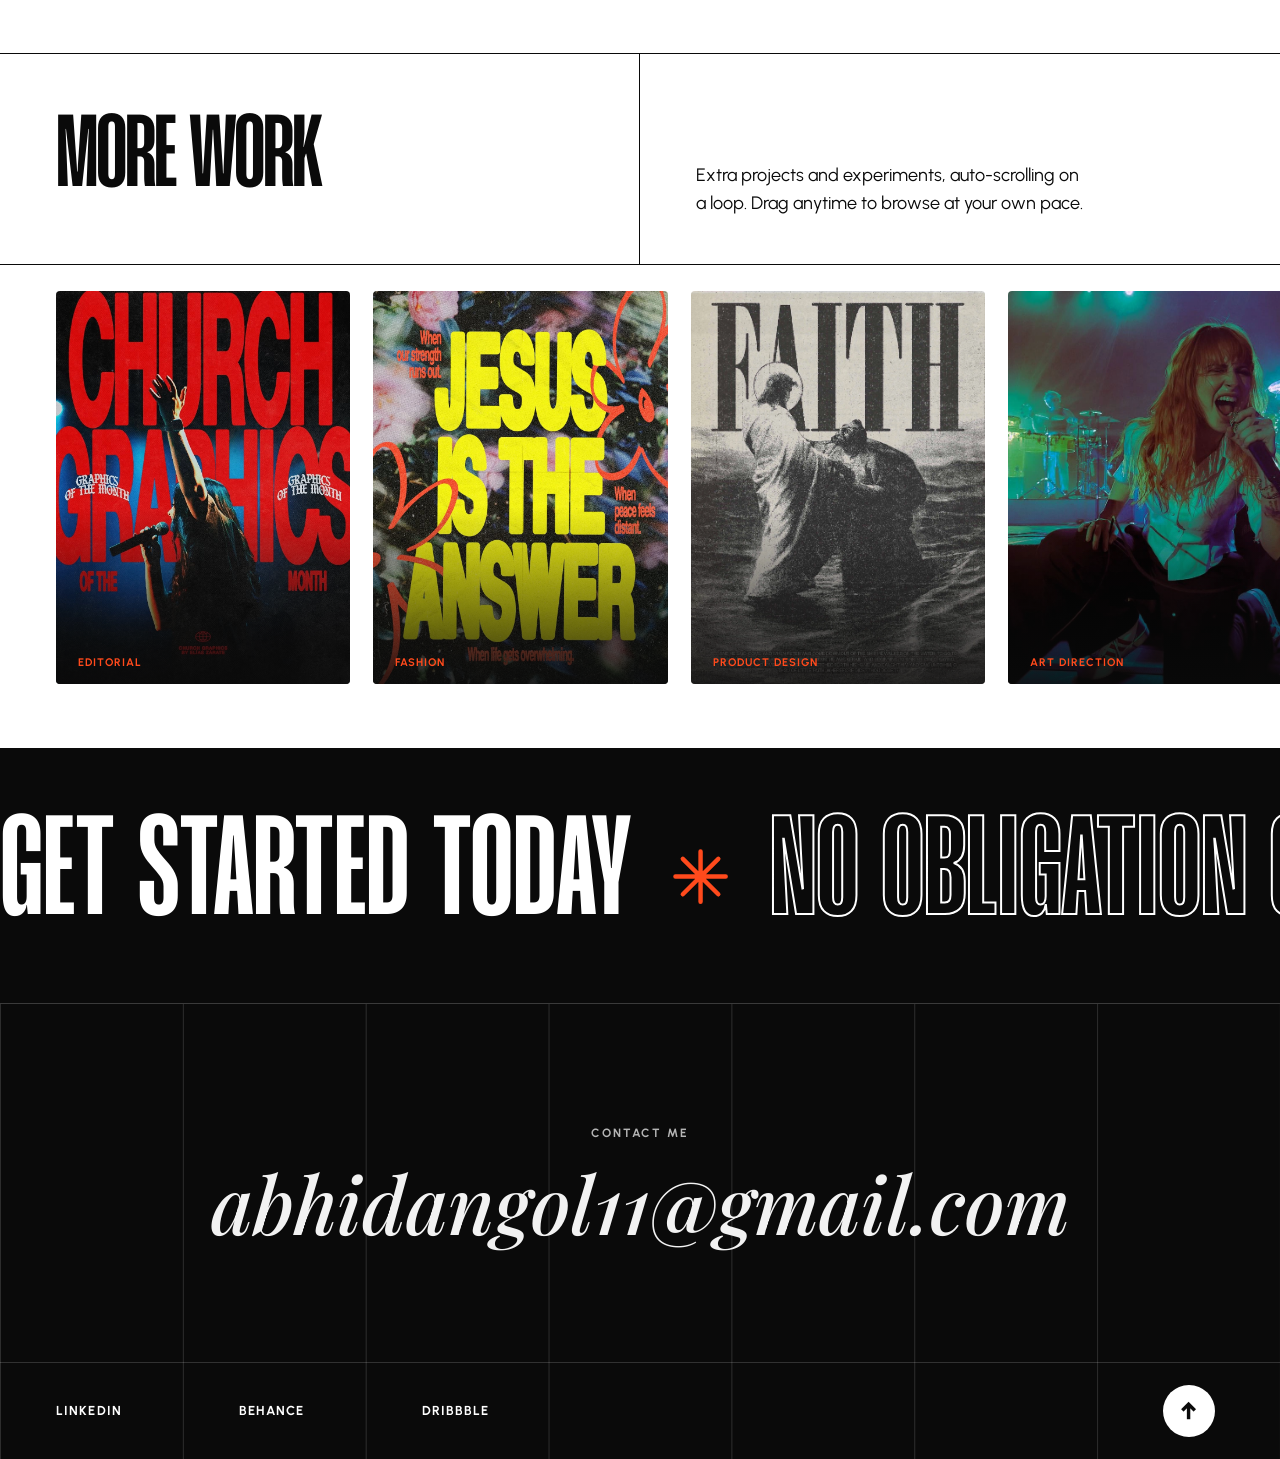
==== commit 791e65b1: "up" ====
--- a/portfolio.html
+++ b/portfolio.html
@@ -90,7 +90,16 @@
     <section class="hero" aria-labelledby="hero-title">
       <div class="hero-viz" id="heroViz">
         <!-- <canvas id="heroCv" aria-hidden="true"></canvas> -->
-        <img src="images/hero-image.jpg" alt="Abhishek Dangol">
+        <!-- <img src="images/hero-image.jpg" alt="Abhishek Dangol"> -->
+        <video
+          src="images/video.mp4"
+          autoplay
+          muted
+          loop
+          playsinline
+          aria-label="Abhishek Dangol">
+        </video>
+
         <!-- <span class="hint">Photo placeholder</span> -->
       </div>
       <div class="hero-copy">
--- a/portfolio.css
+++ b/portfolio.css
@@ -343,12 +343,12 @@
     display: grid;
     grid-template-columns: minmax(0, 1.12fr) minmax(0, 1fr);
 
-    height: calc(100vh - var(--tick-h) - var(--nav-h));
+    height: calc(97vh - var(--tick-h) - var(--nav-h));
 
     margin-top: calc(var(--tick-h) + var(--nav-h));
 
     border-bottom: 1px solid var(--ink);
-    padding-bottom: 20px;
+    /* padding-bottom: 20px; */
 }
 
 /* .hero-viz {
@@ -372,6 +372,14 @@
     inset: 0;
     width: 100%;
     height: 100%
+}
+
+.hero-viz video {
+    position: absolute;
+    inset: 0;
+    width: 100%;
+    height: 100%;
+    object-fit: cover;
 }
 
 /* .hint {
@@ -482,7 +490,7 @@
     display: grid;
     grid-template-columns: 1fr auto;
     border-top: 1px solid var(--ink);
-    border-bottom: 1px solid var(--ink);
+    /* border-bottom: 1px solid var(--ink); */
 }
 
 .who {
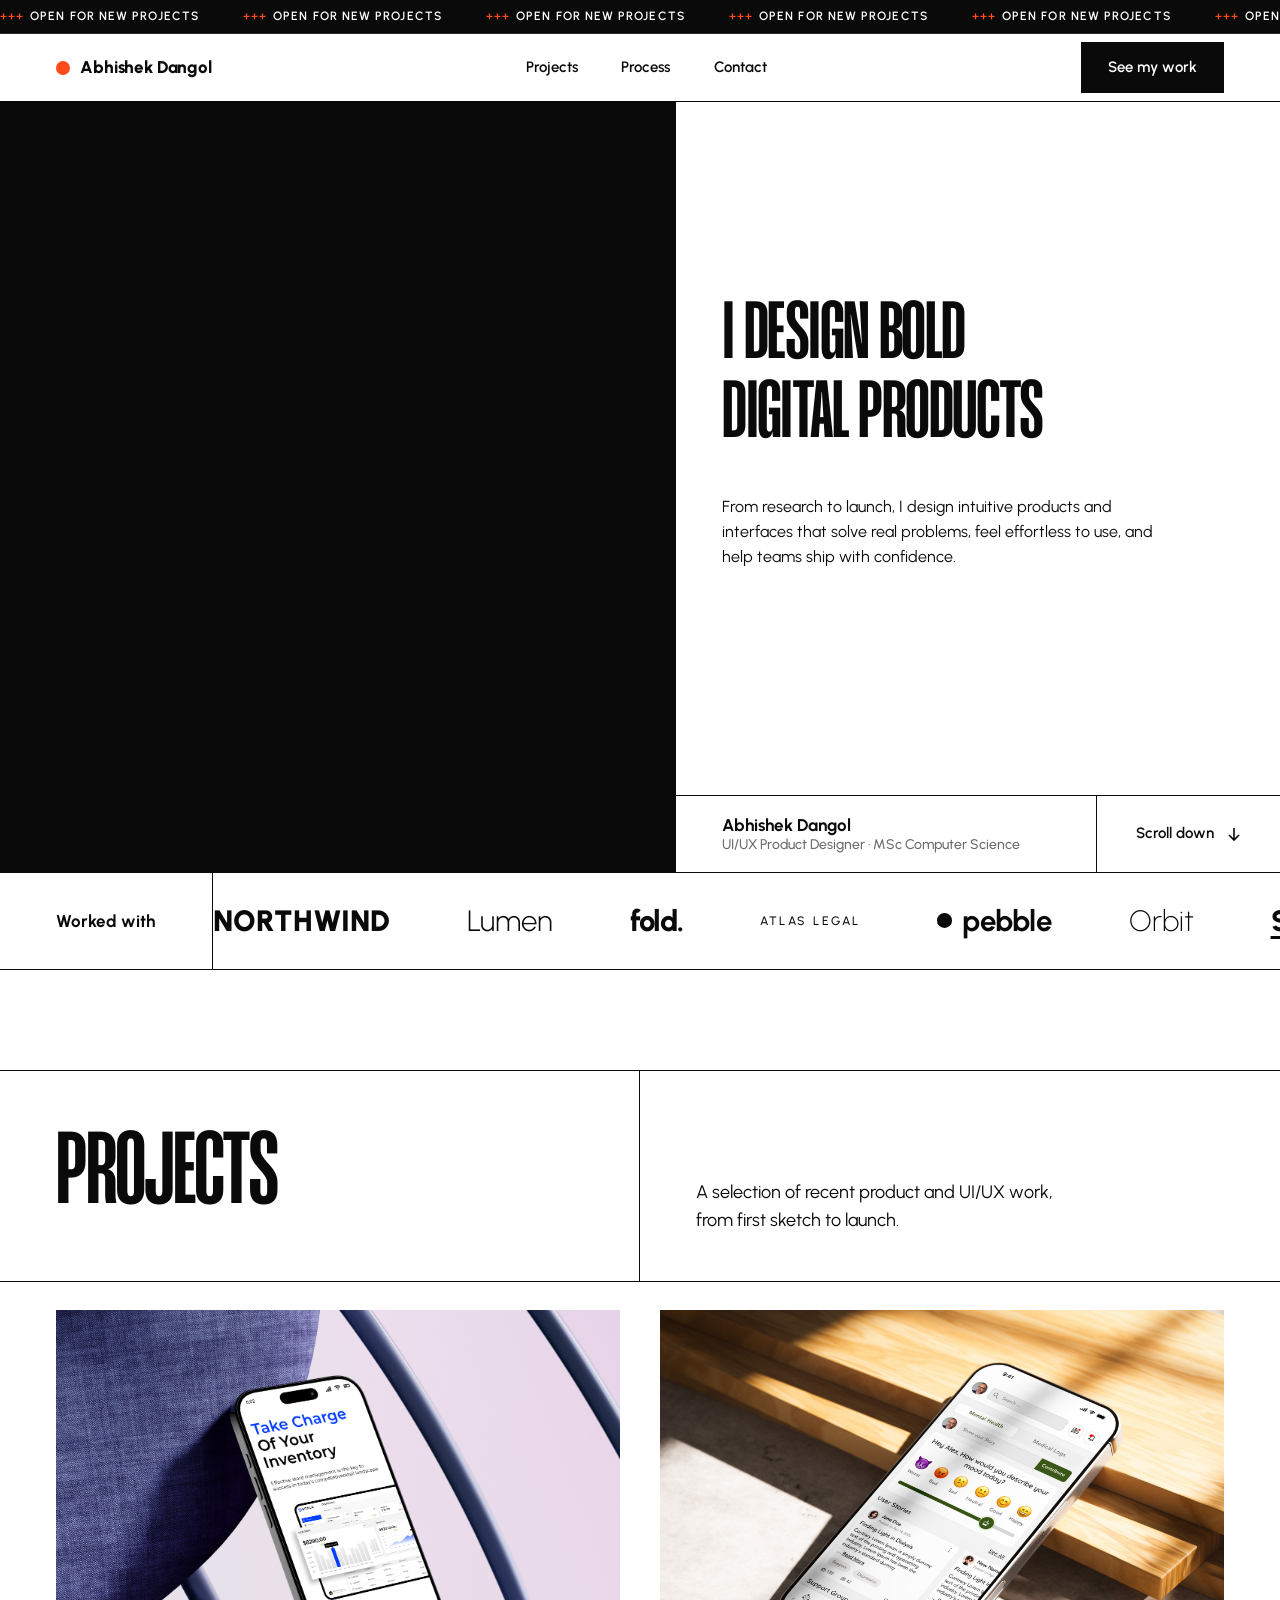
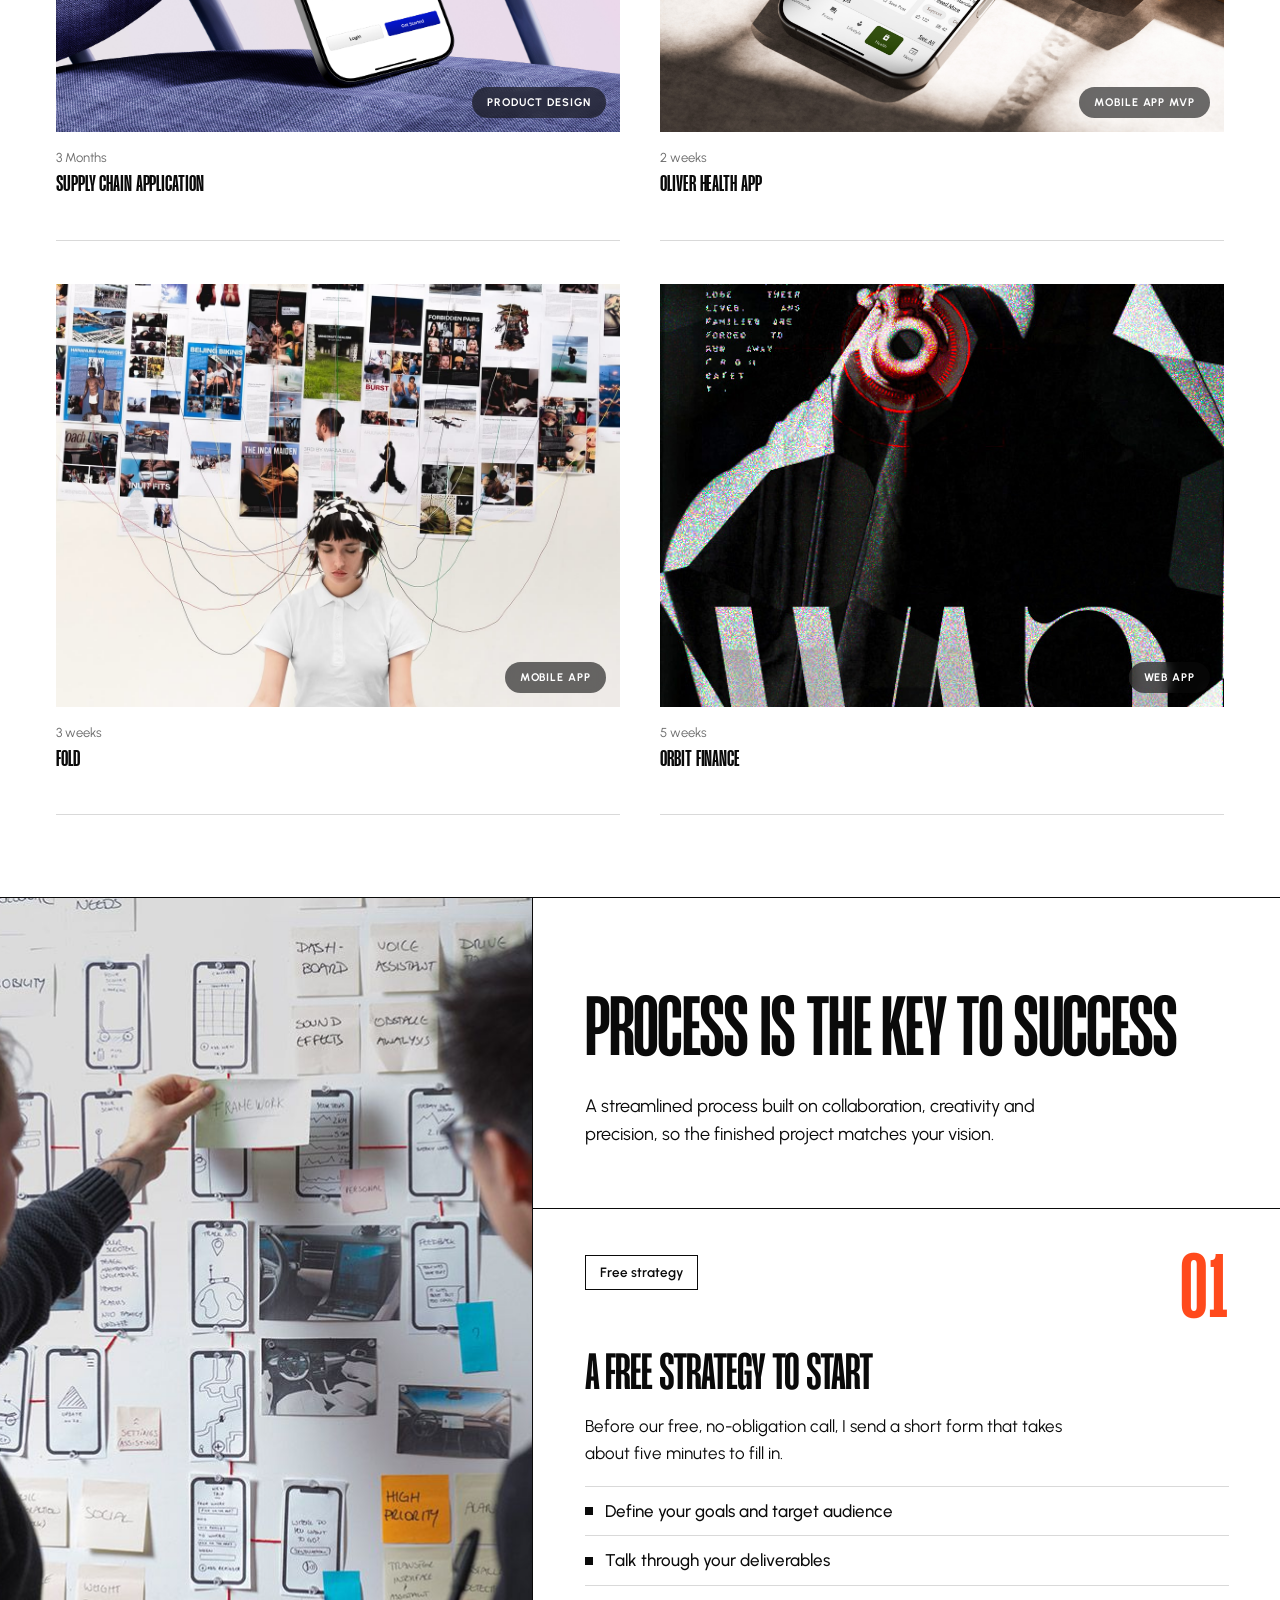
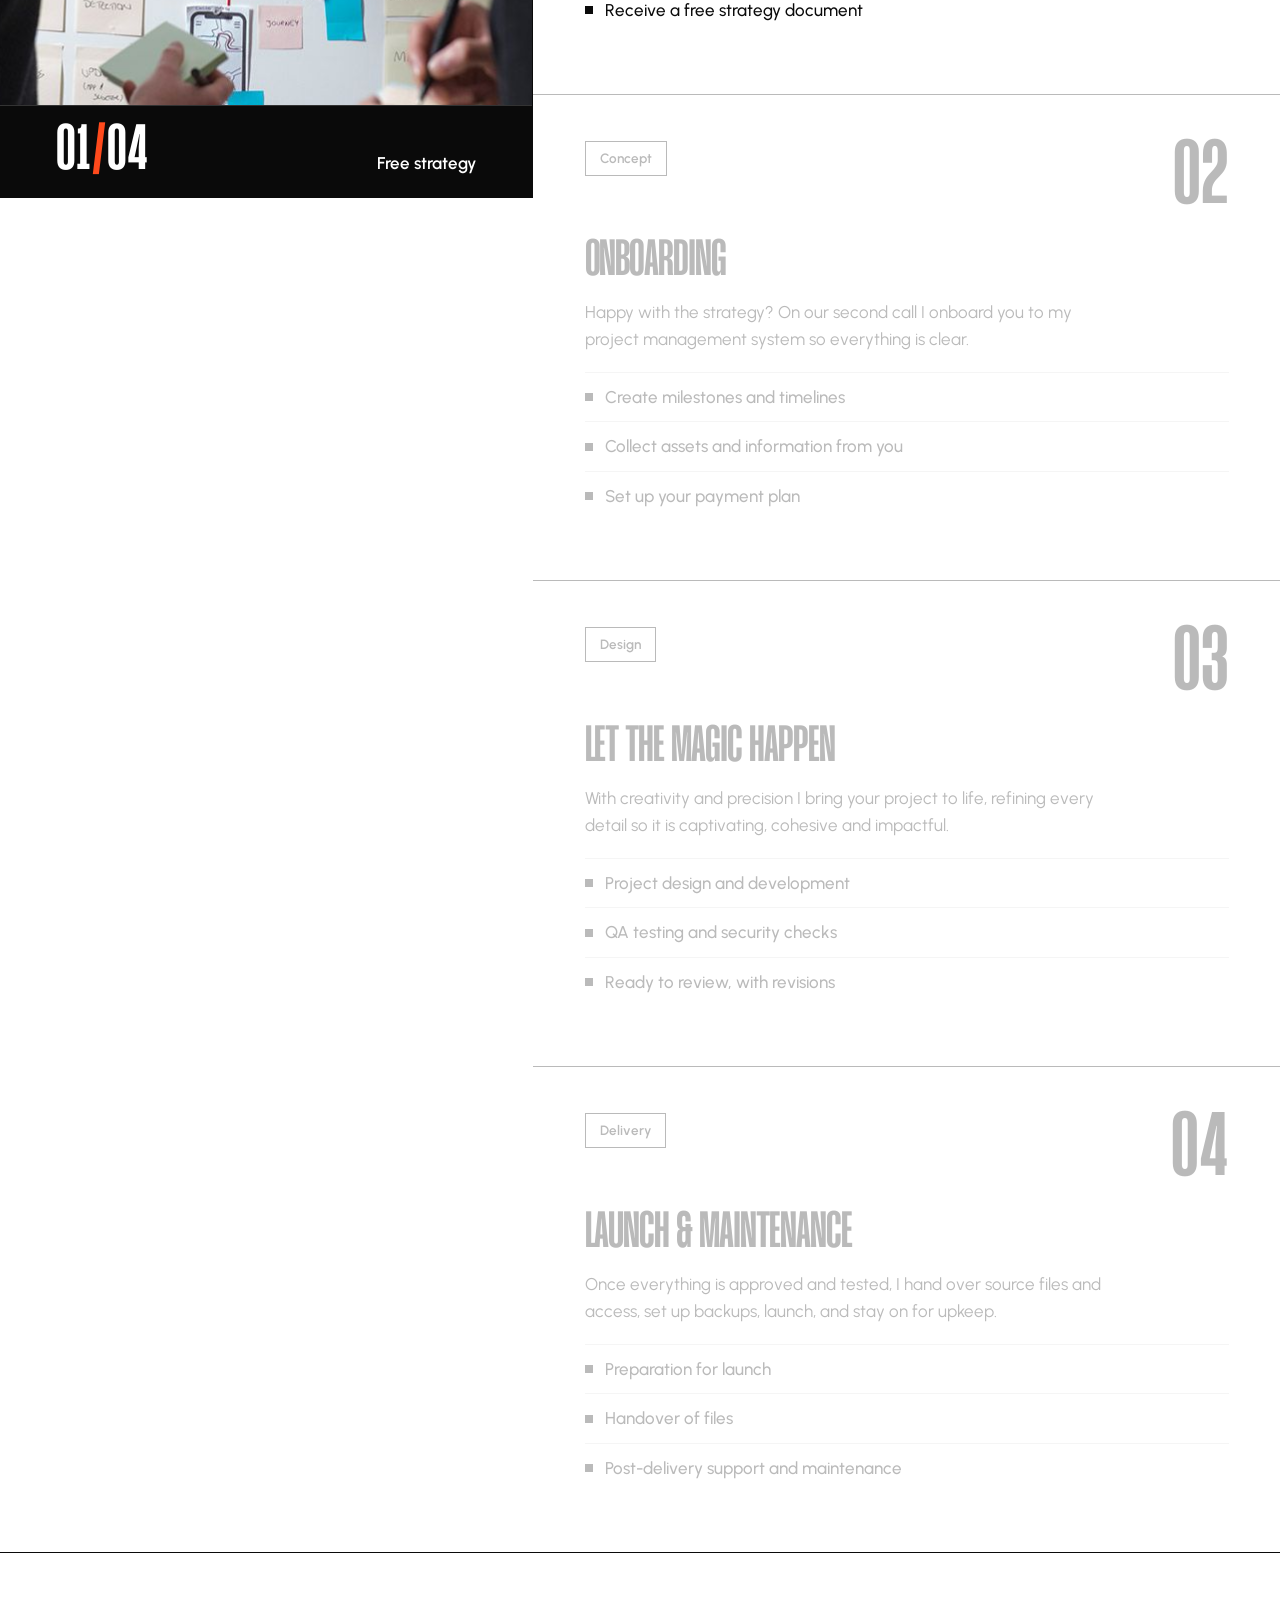
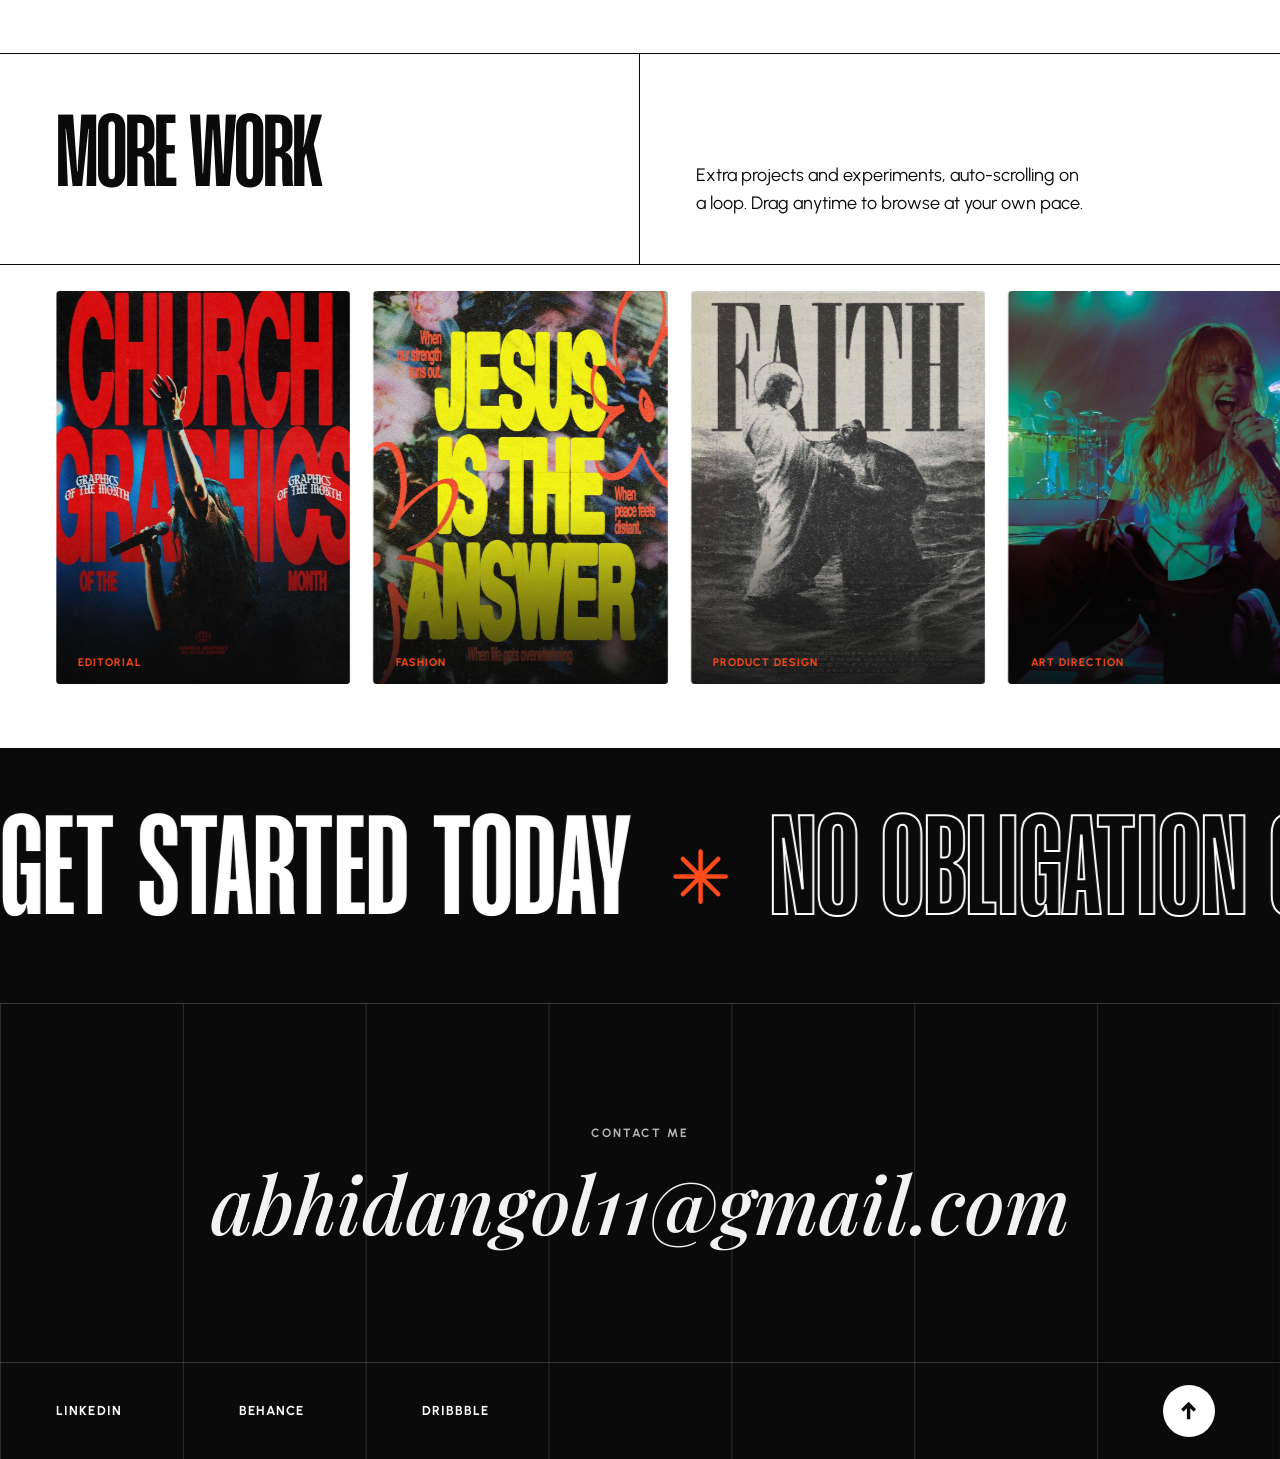
==== commit c717048f: "Updates before working on prject detail page" ====
--- a/portfolio.html
+++ b/portfolio.html
@@ -158,35 +158,37 @@
         <p>A selection of recent product and UI/UX work, from first sketch to launch.</p>
       </div>
       <!-- <div class="proj-items">Items: <b>04</b></div> -->
+
       <div class="pgrid-list">
+        <a class="pcard" href="YOUR-PROJECT-LINK" target="_blank" rel="noopener"
+          aria-label="Lumen Health: Website design and Webflow build. View project">
+          <!-- <div class="cv"><canvas data-scene="arch" data-theme="grey" data-cell="9"
+              data-alt="Lumen Health project preview"></canvas><span class="ptag">Web Design</span></div> -->
+
+          <div class="cv">
+            <img src="images/supply.jpg" alt="Supply Chain Application">
+            <span class="ptag">Product Design</span>
+          </div>
+          <div class="pinfo"><span class="dur">3 Months</span>
+            <h3 class="display">Supply Chain Application</h3>
+          </div>
+        </a>
         <a class="pcard" href="YOUR-PROJECT-LINK" target="_blank" rel="noopener"
           aria-label="Northwind Coffee: Brand identity and packaging. View project">
           <!-- <div class="cv"><canvas data-scene="letter" data-theme="dark" data-letter="N" data-cell="9"
               data-alt="Northwind Coffee project preview"></canvas><span class="ptag">Branding</span></div> -->
 
           <div class="cv">
-            <img src="images/1.webp" alt="Northwind Coffee project preview">
-            <span class="ptag">Branding</span>
-          </div>
-
+            <img src="images/oliver.jpg" alt="Oliver Health App">
+            <span class="ptag">Mobile App MVP</span>
+          </div>
           <div class="pinfo"><span class="dur">2 weeks</span>
-            <h3 class="display">Northwind Coffee</h3>
-          </div>
-        </a>
-        <a class="pcard" href="YOUR-PROJECT-LINK" target="_blank" rel="noopener"
-          aria-label="Lumen Health: Website design and Webflow build. View project">
-          <!-- <div class="cv"><canvas data-scene="arch" data-theme="grey" data-cell="9"
-              data-alt="Lumen Health project preview"></canvas><span class="ptag">Web Design</span></div> -->
-
-          <div class="cv">
-            <img src="images/2.jpg" alt="Lumen Health project preview">
-            <span class="ptag">Web Design</span>
-          </div>
-
-          <div class="pinfo"><span class="dur">4 weeks</span>
-            <h3 class="display">Lumen Health</h3>
-          </div>
-        </a>
+            <h3 class="display">Oliver Health App</h3>
+          </div>
+        </a>
+
+        
+
         <a class="pcard" href="YOUR-PROJECT-LINK" target="_blank" rel="noopener"
           aria-label="Fold: Mobile app design. View project">
           <!-- <div class="cv"><canvas data-scene="bars" data-theme="light" data-cell="9"
@@ -201,12 +203,13 @@
             <h3 class="display">Fold</h3>
           </div>
         </a>
+        
         <a class="pcard" href="YOUR-PROJECT-LINK" target="_blank" rel="noopener"
           aria-label="Orbit Finance: Dashboard and React web app. View project">
           <!-- <div class="cv"><canvas data-scene="stripes" data-theme="dark" data-cell="9"
               data-alt="Orbit Finance project preview"></canvas><span class="ptag">Web App</span></div> -->
           <div class="cv">
-            <img src="images/4.jpg" alt="Orbit Finance project preview">
+            <img src="images/prac.jpg" alt="Orbit Finance project preview">
             <span class="ptag">Web App</span>
           </div>
 
@@ -385,7 +388,7 @@
                   data-alt="Lumen Void project preview"></canvas></div> -->
 
               <div class="cv">
-                <img src="images/extra5.webp" alt="Lumen Void project preview">
+                <img src="images/prac.jpg" alt="Lumen Void project preview">
               </div>
 
               <div class="xmeta"><span class="xcat">Art Direction</span>
--- a/portfolio.css
+++ b/portfolio.css
@@ -614,7 +614,8 @@
     aspect-ratio: 4/3;
     border-radius: 4px;
     overflow: hidden;
-    cursor: pointer
+    cursor: pointer;
+    border-radius: 0;
 }
 
 /* .pcard .cv canvas, */
@@ -624,7 +625,7 @@
     width: 100%;
     height: 100%;
     object-fit: cover;
-    transition: transform .7s var(--ease)
+    transition: transform .7s var(--ease);
 }
 
 /* .pcard:hover .cv canvas, */
